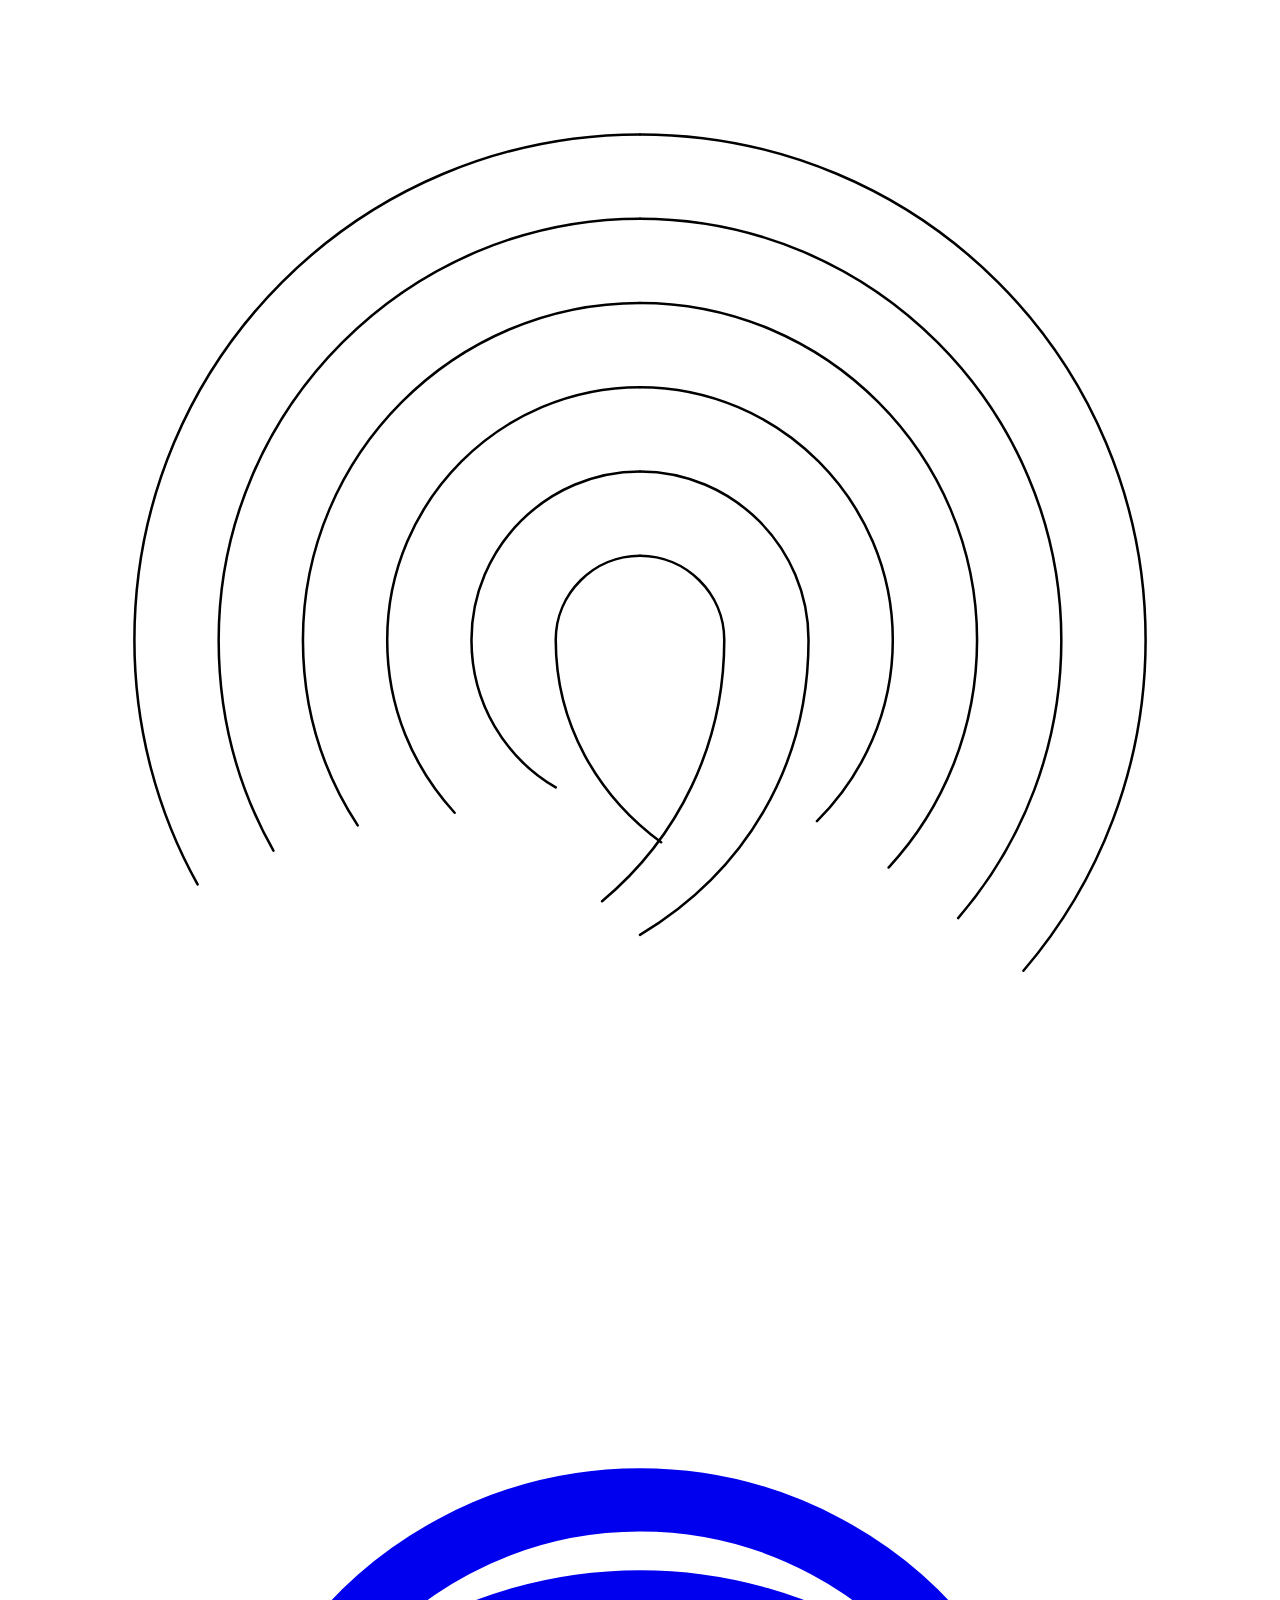
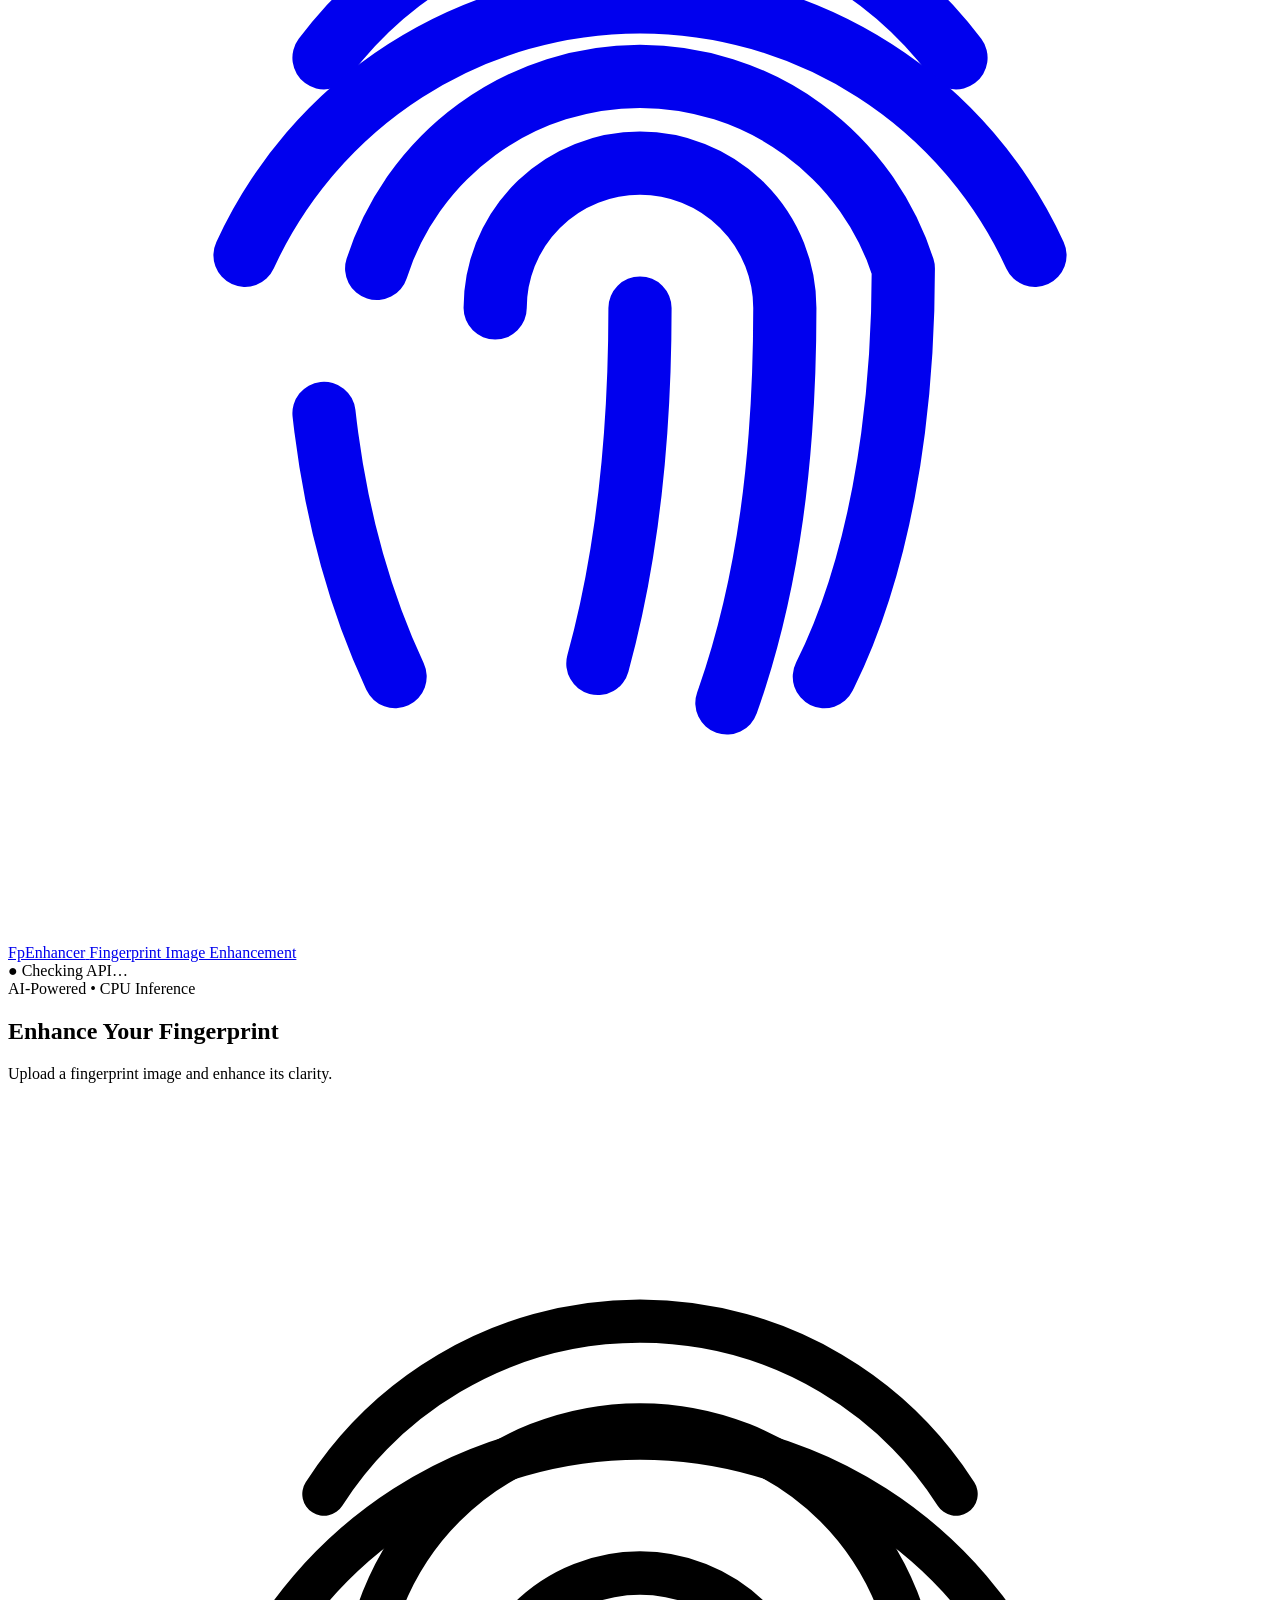
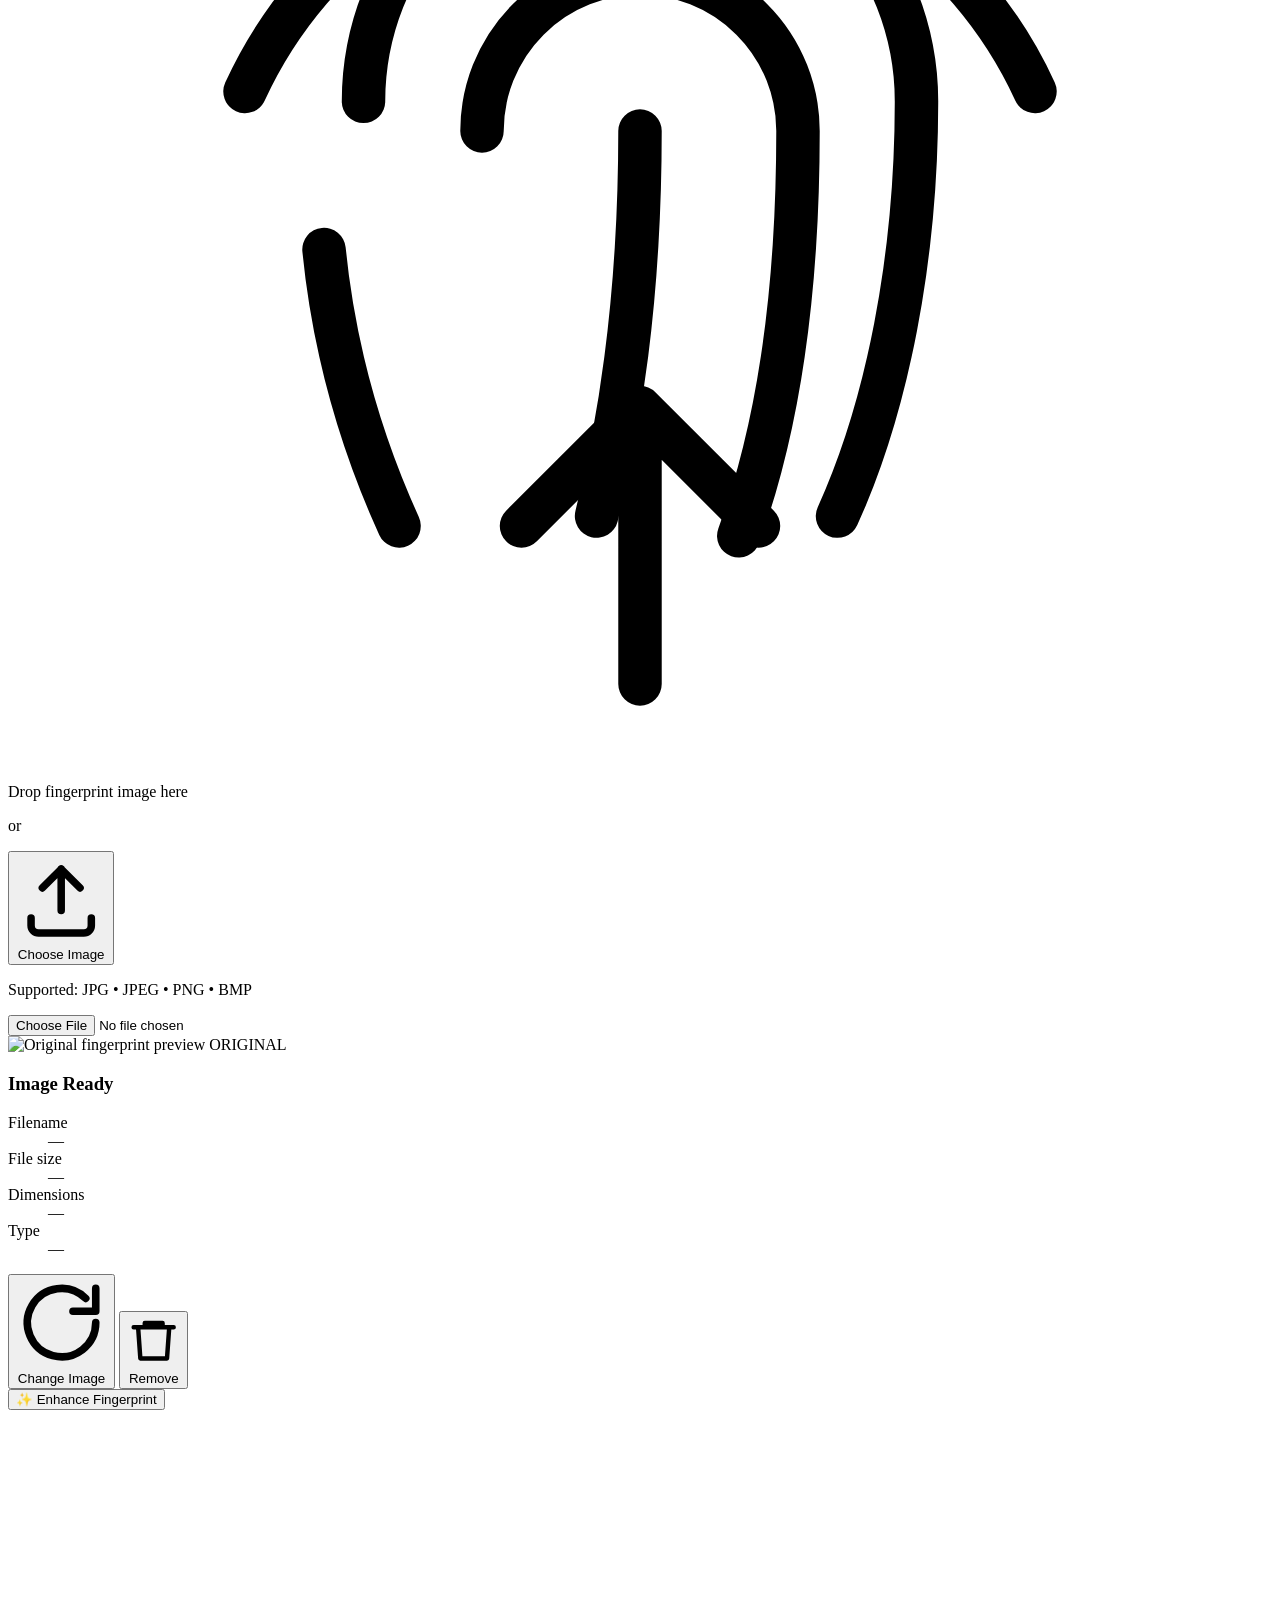
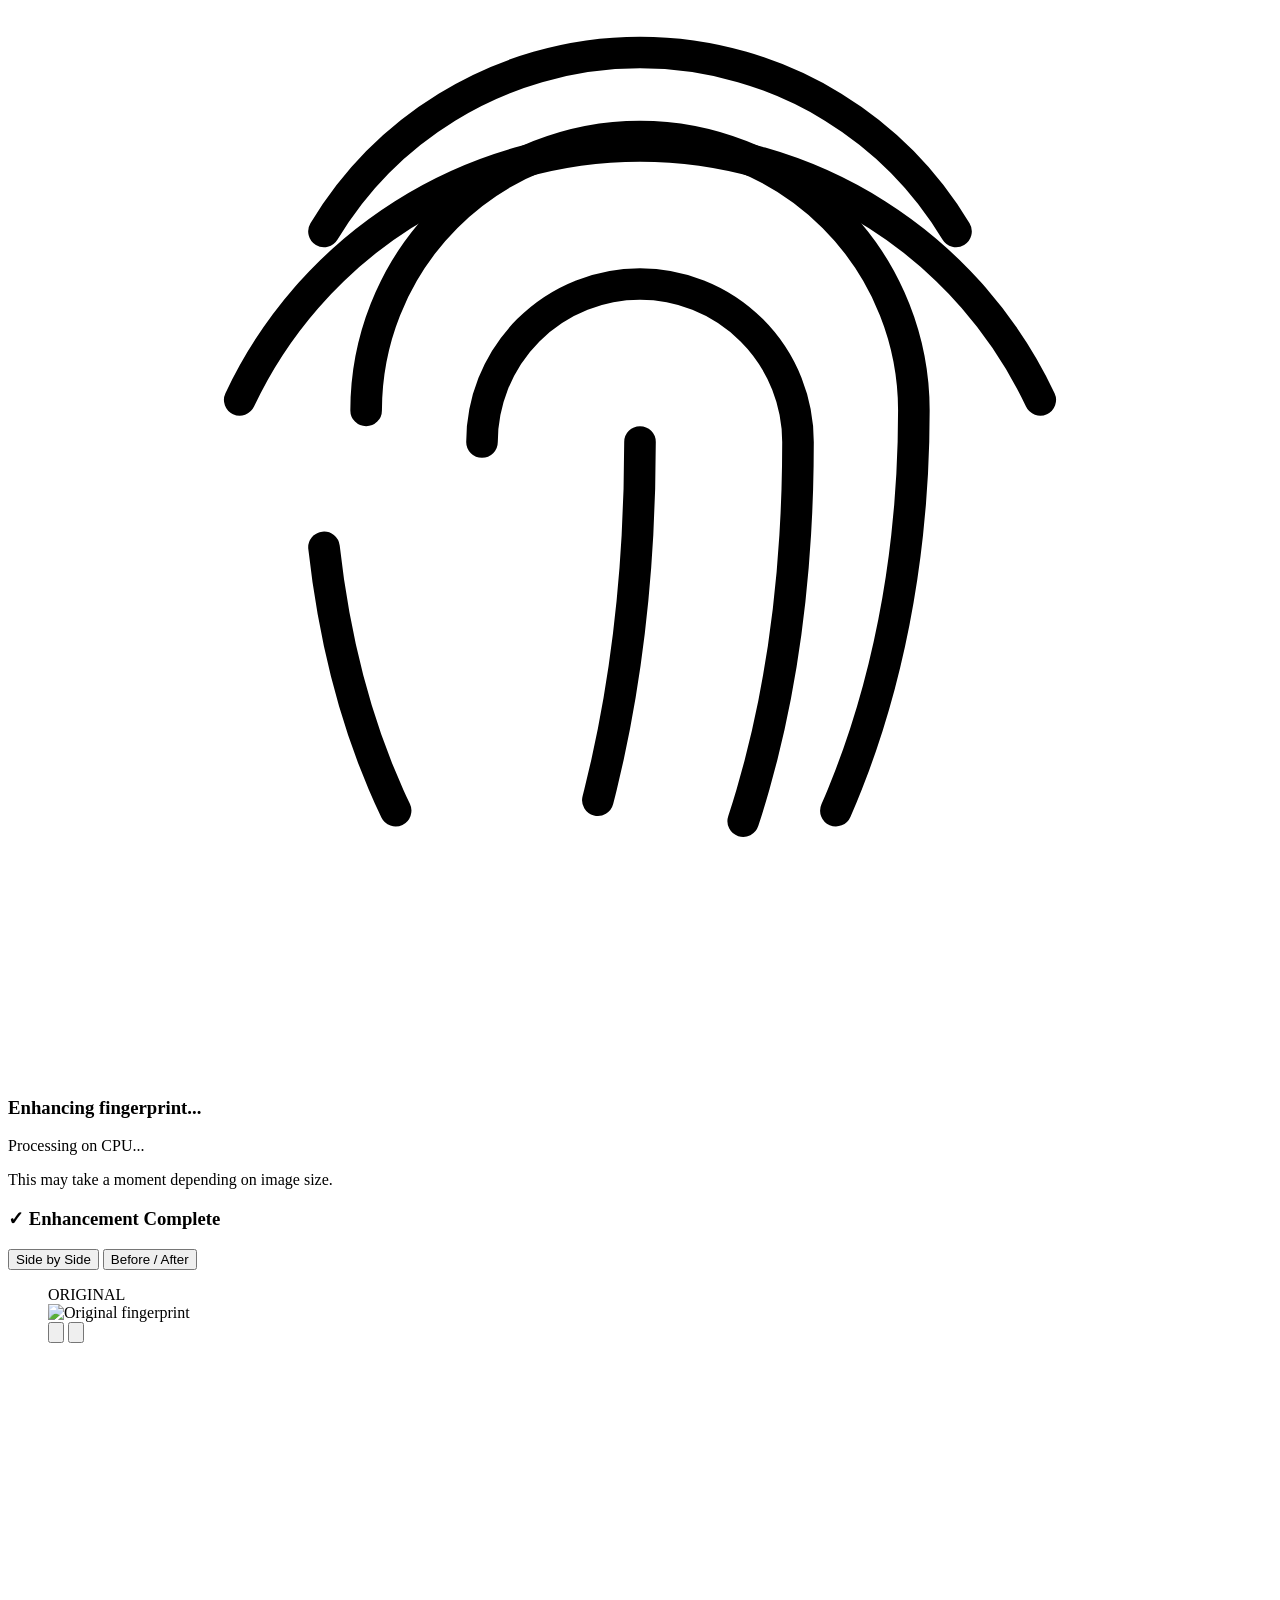
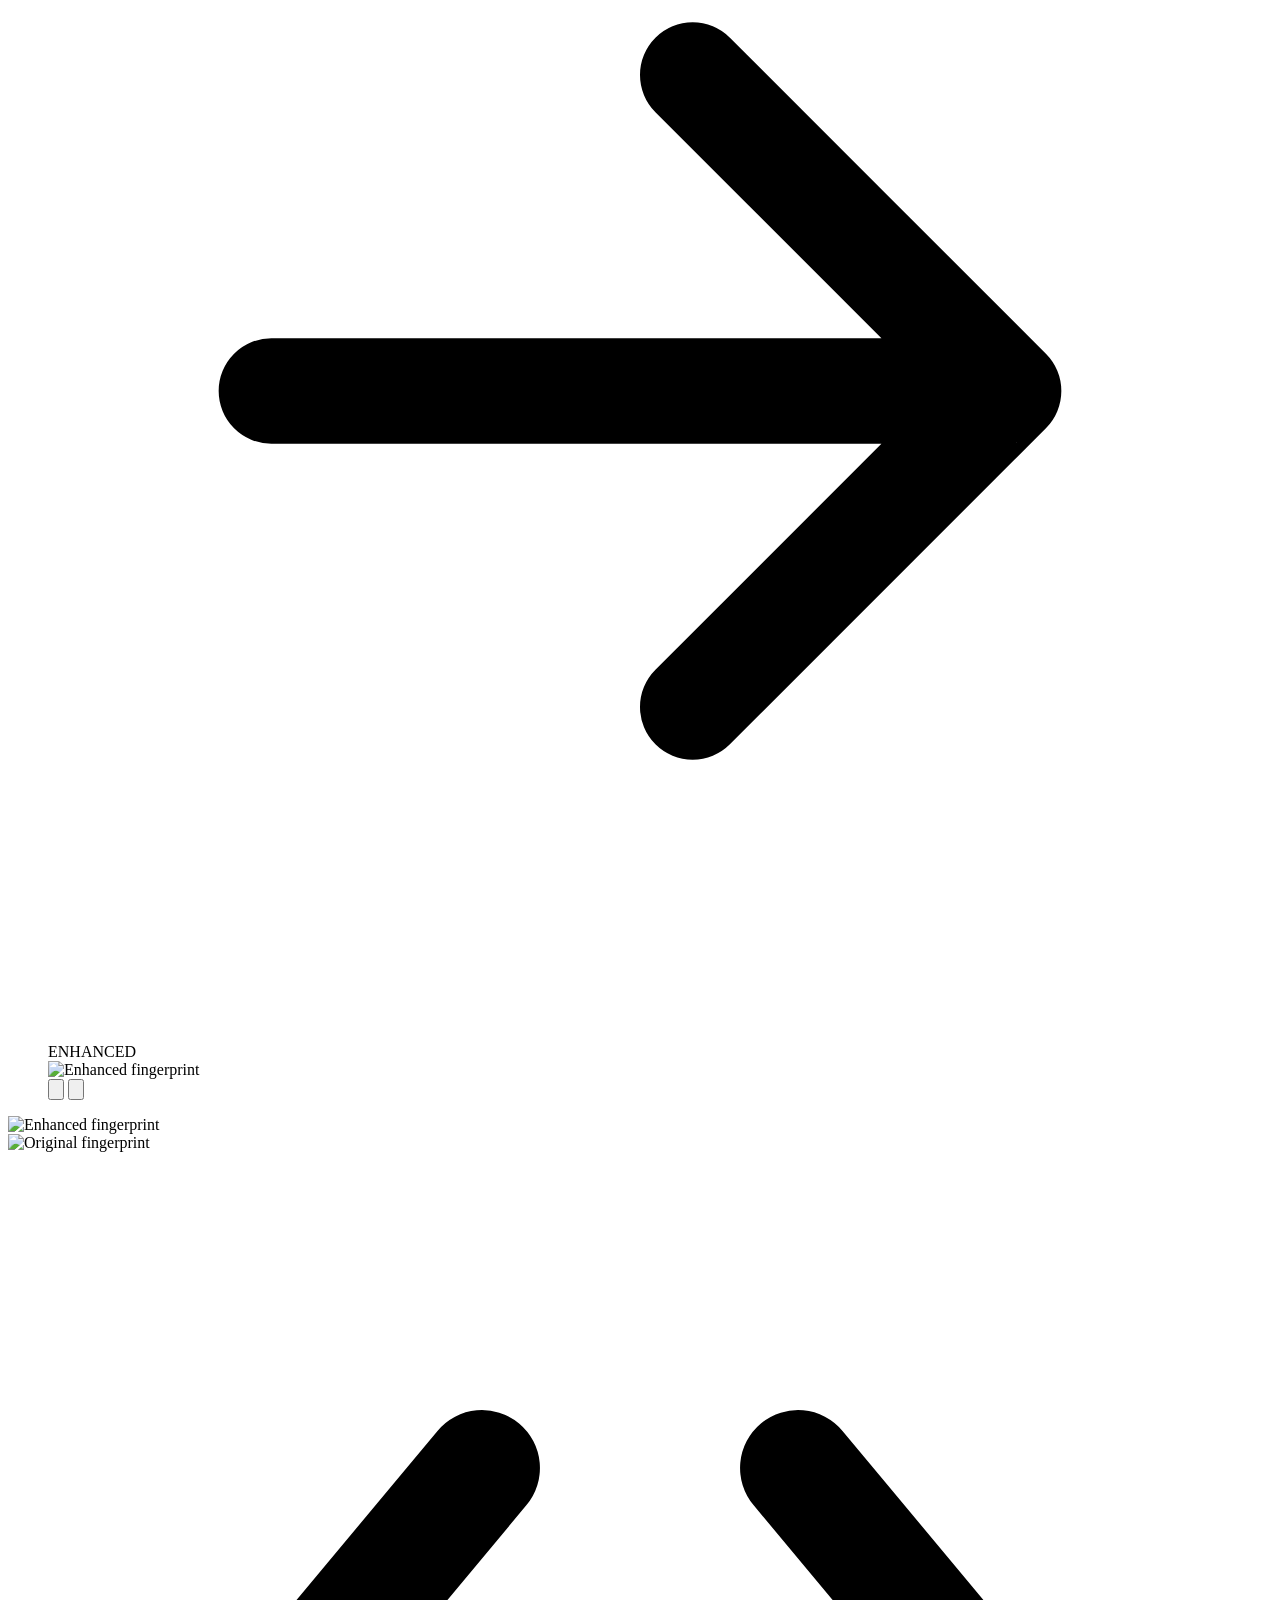
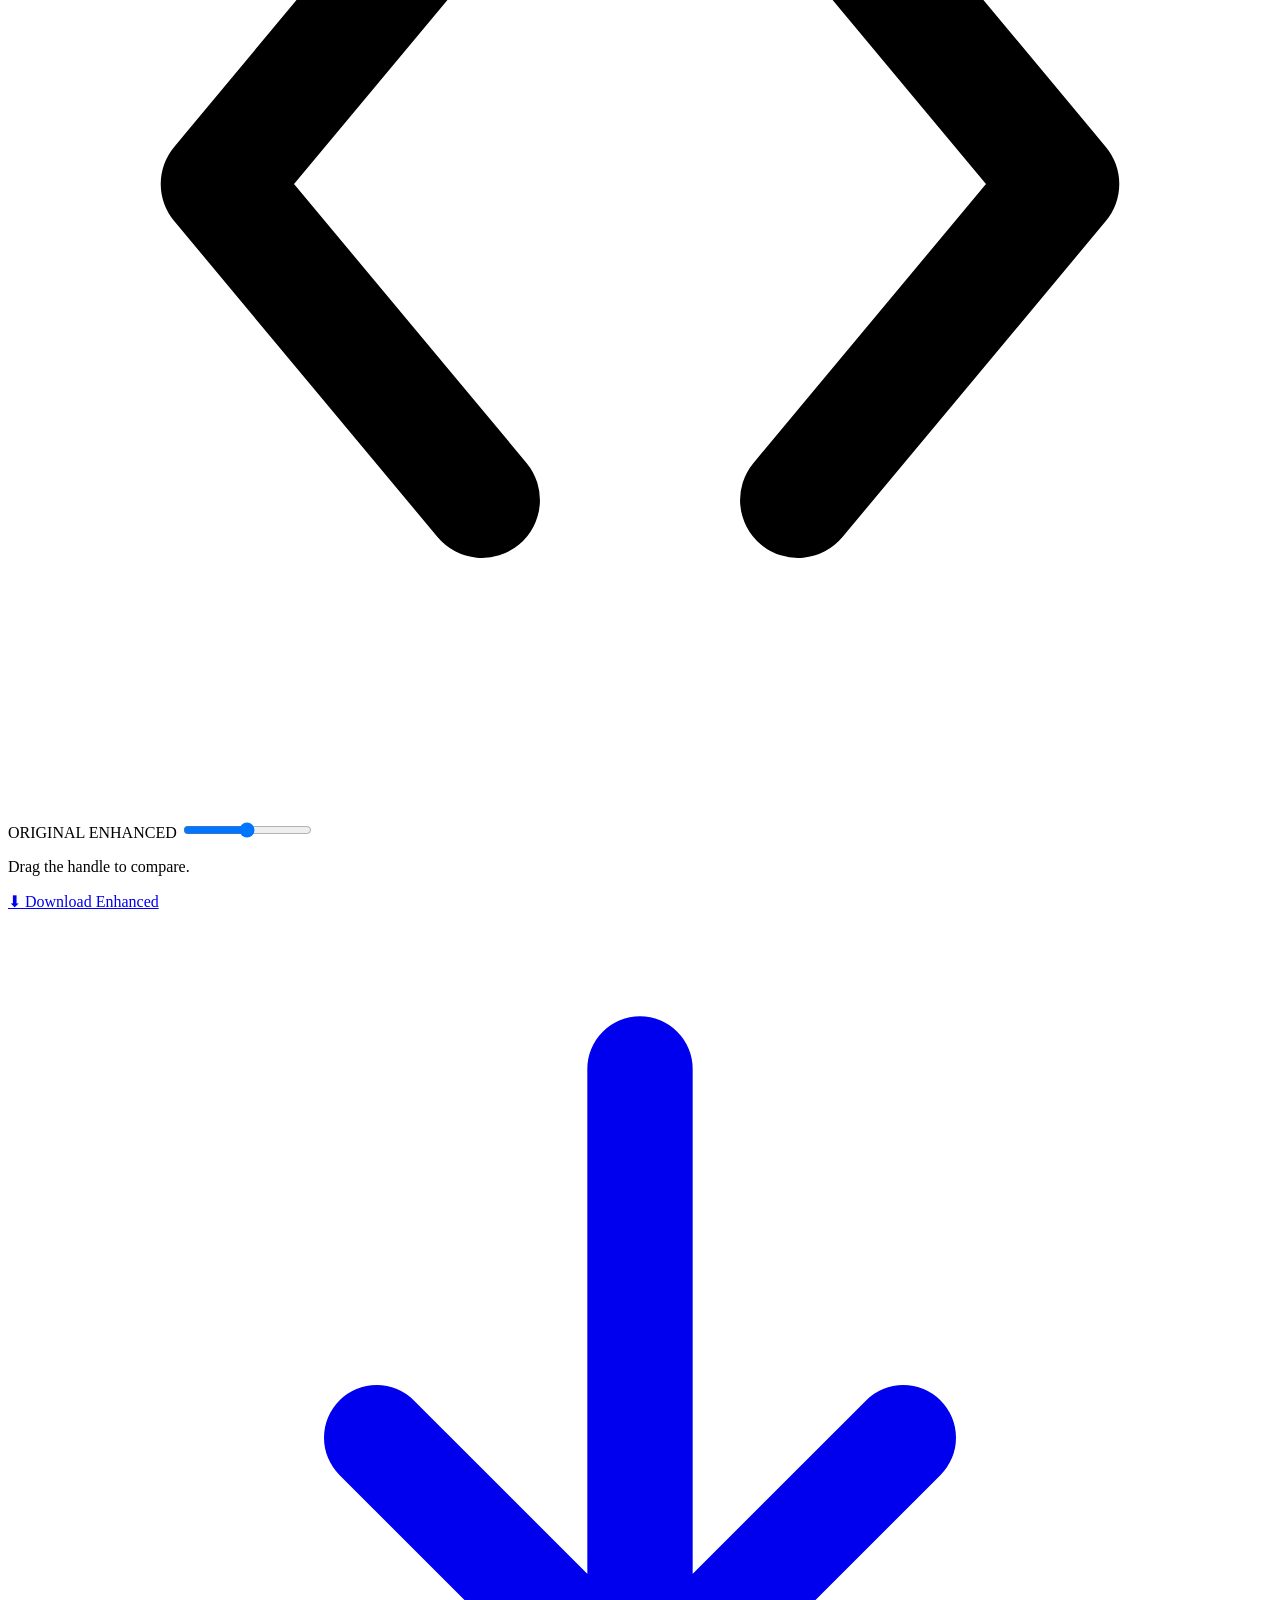
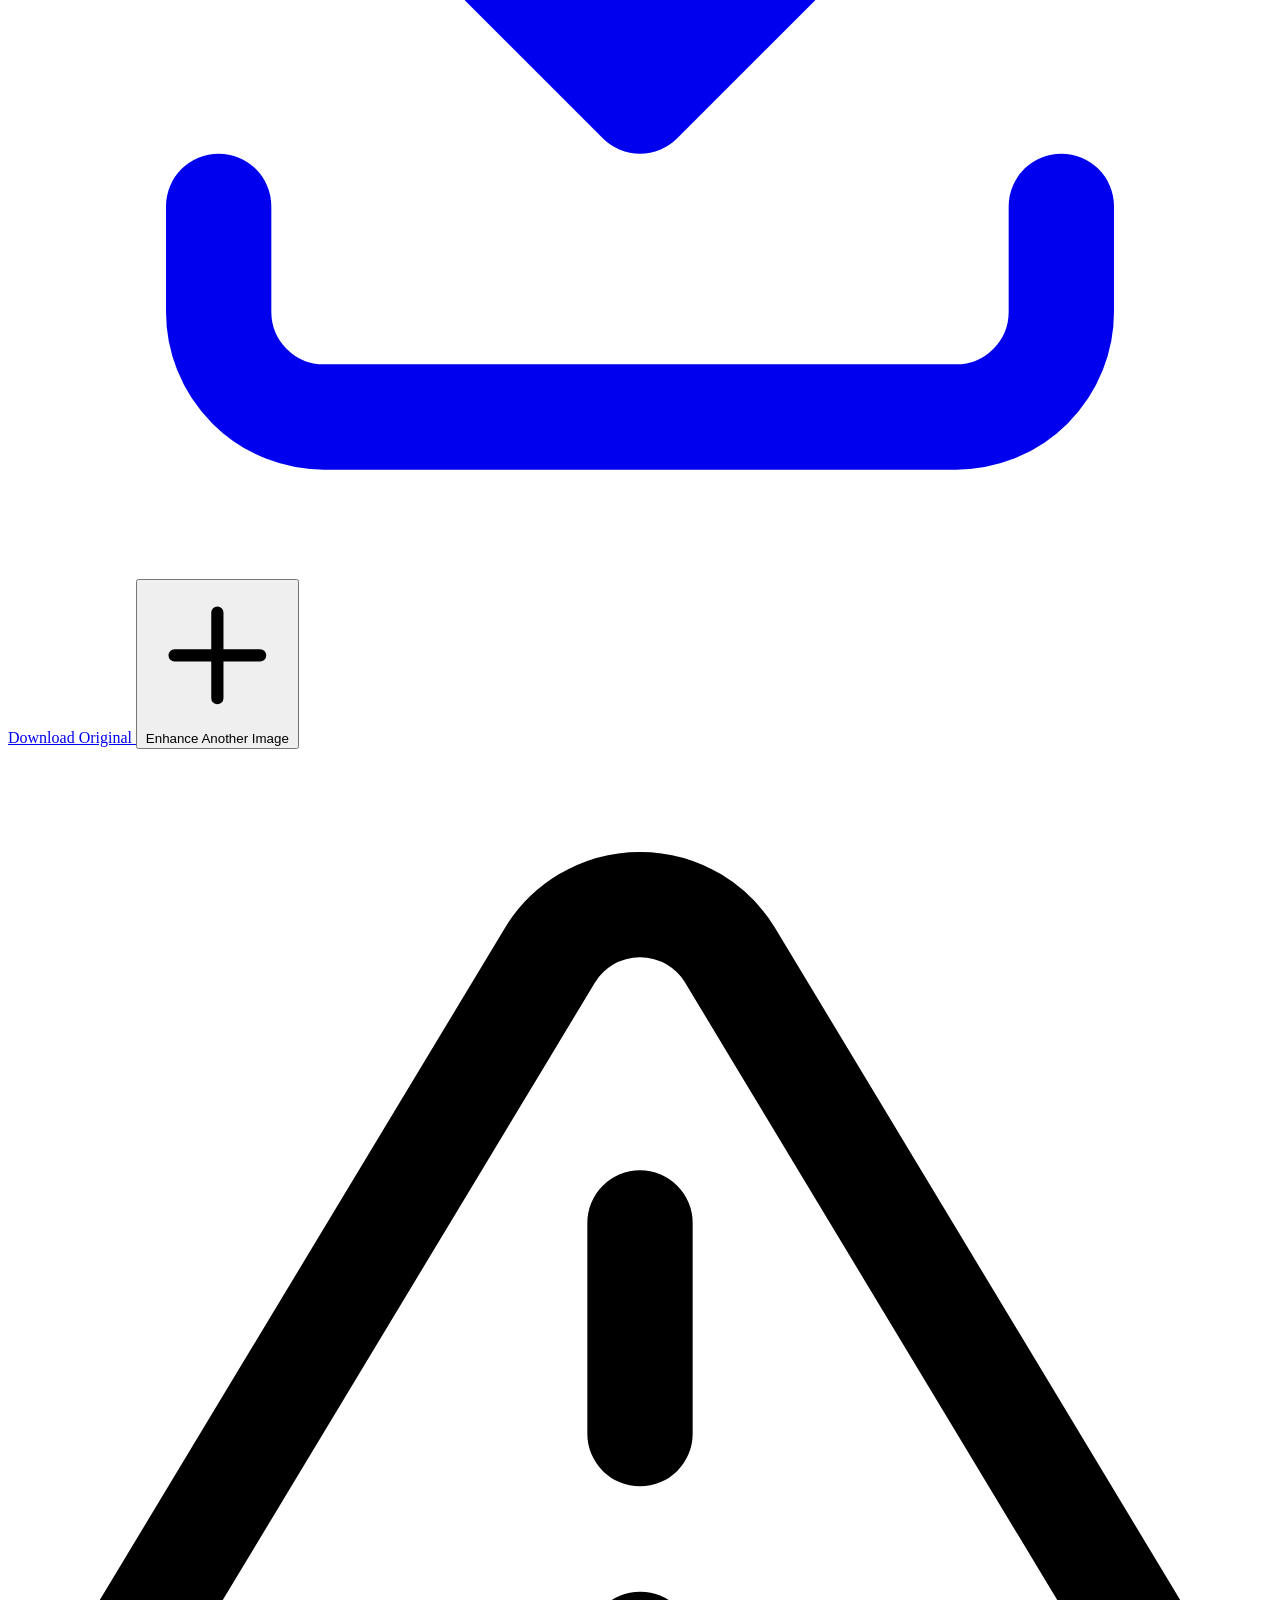
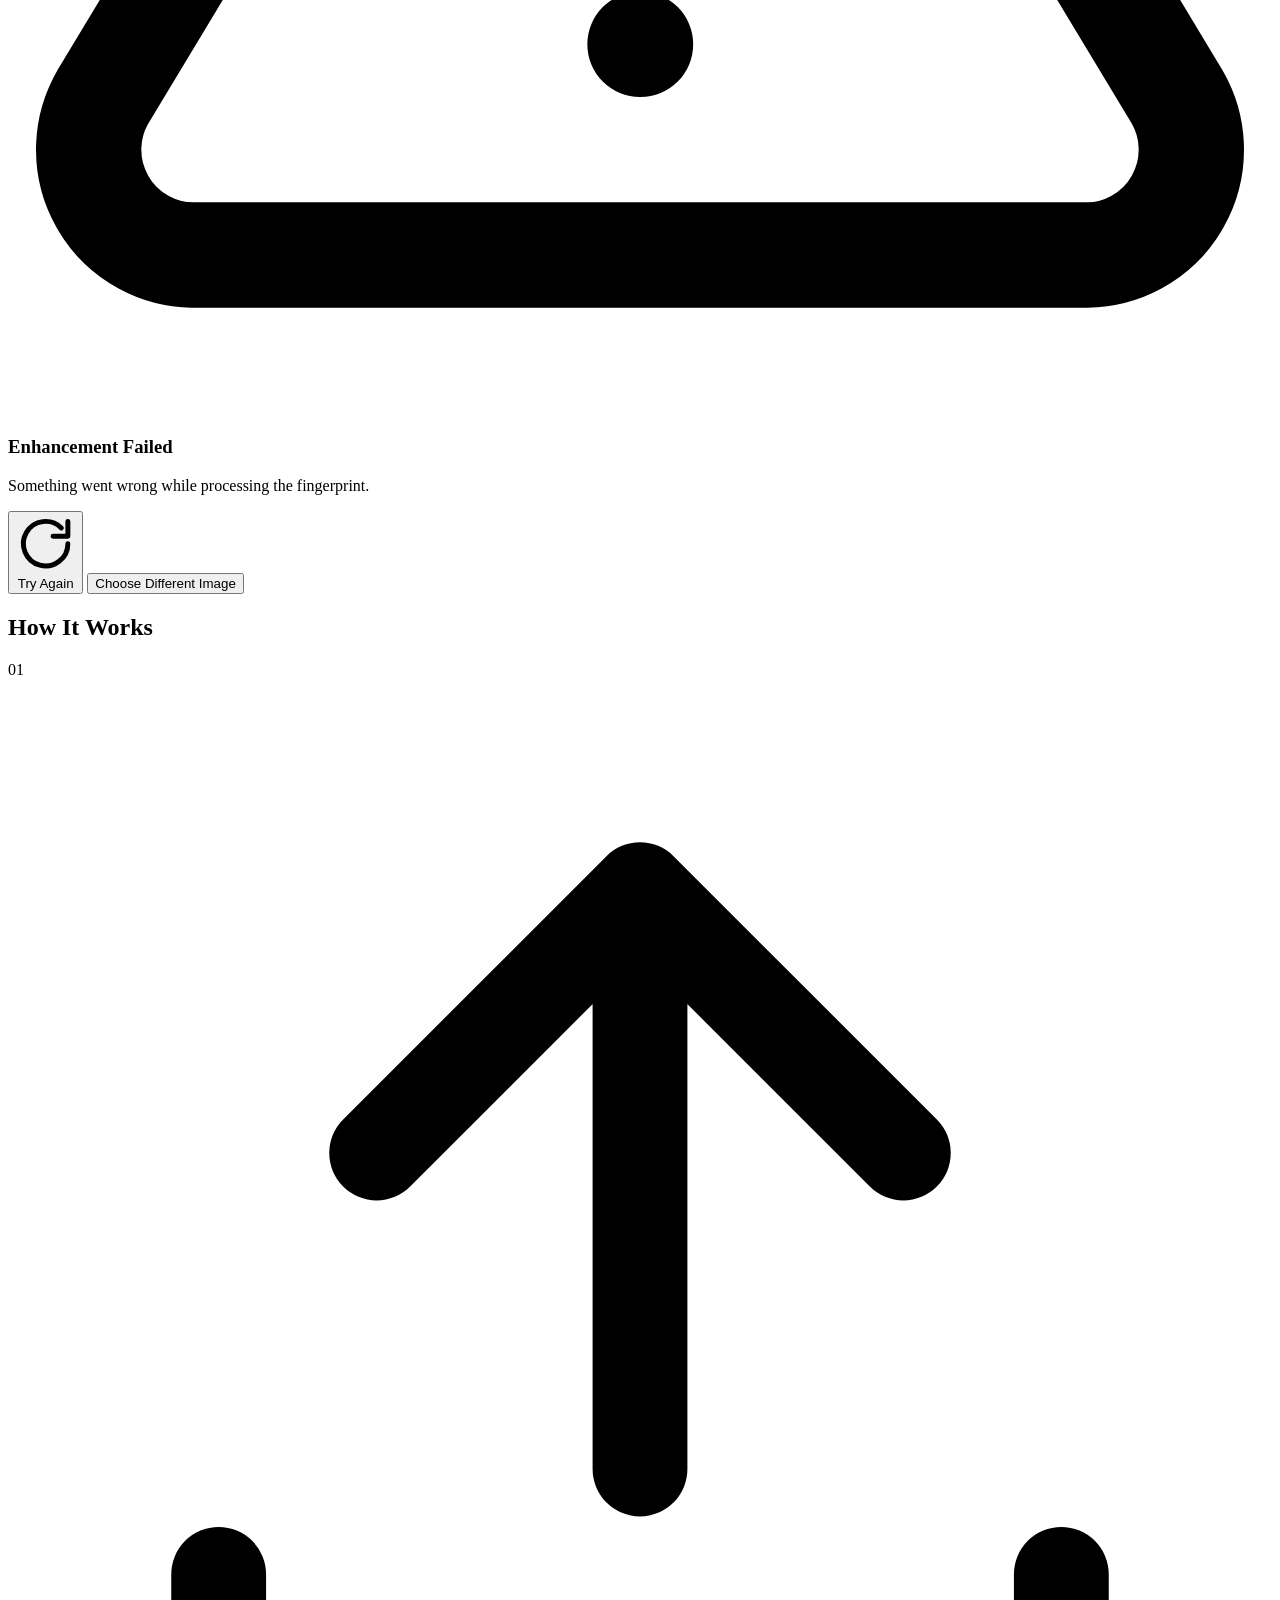
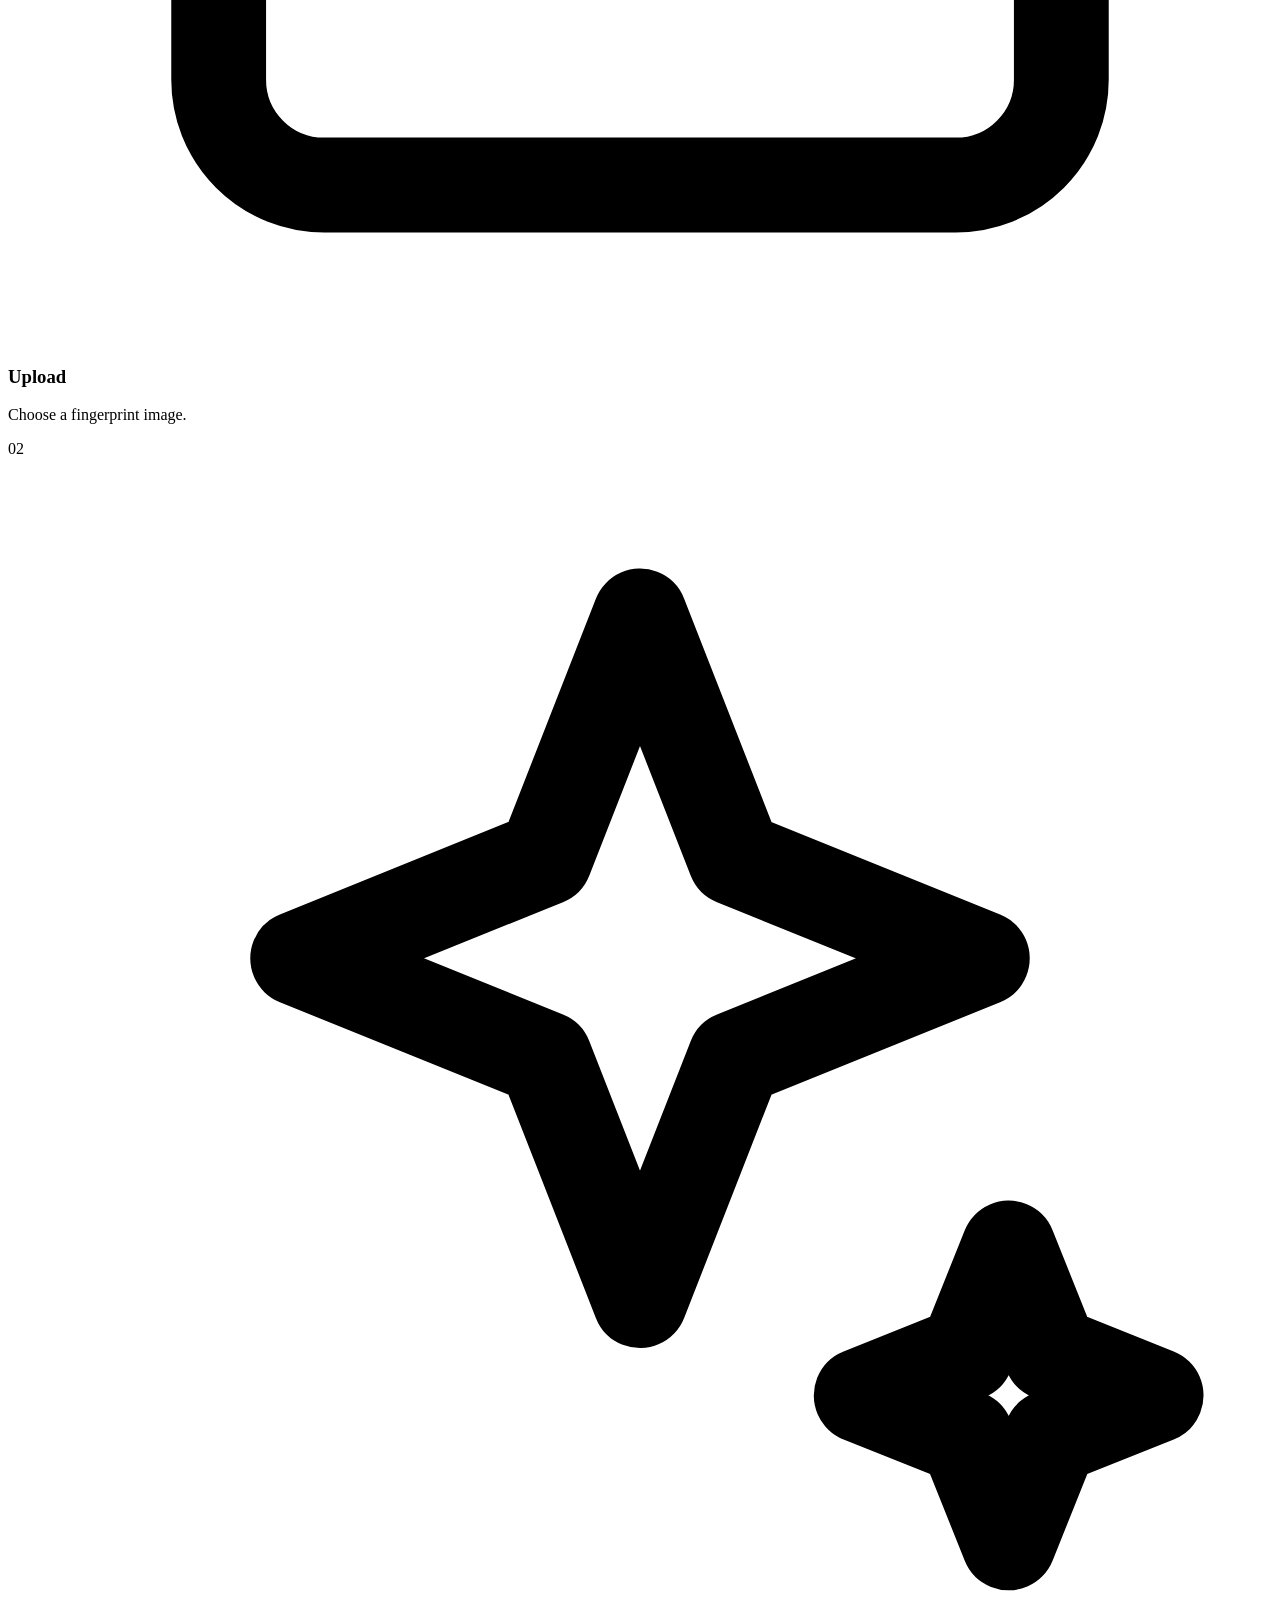
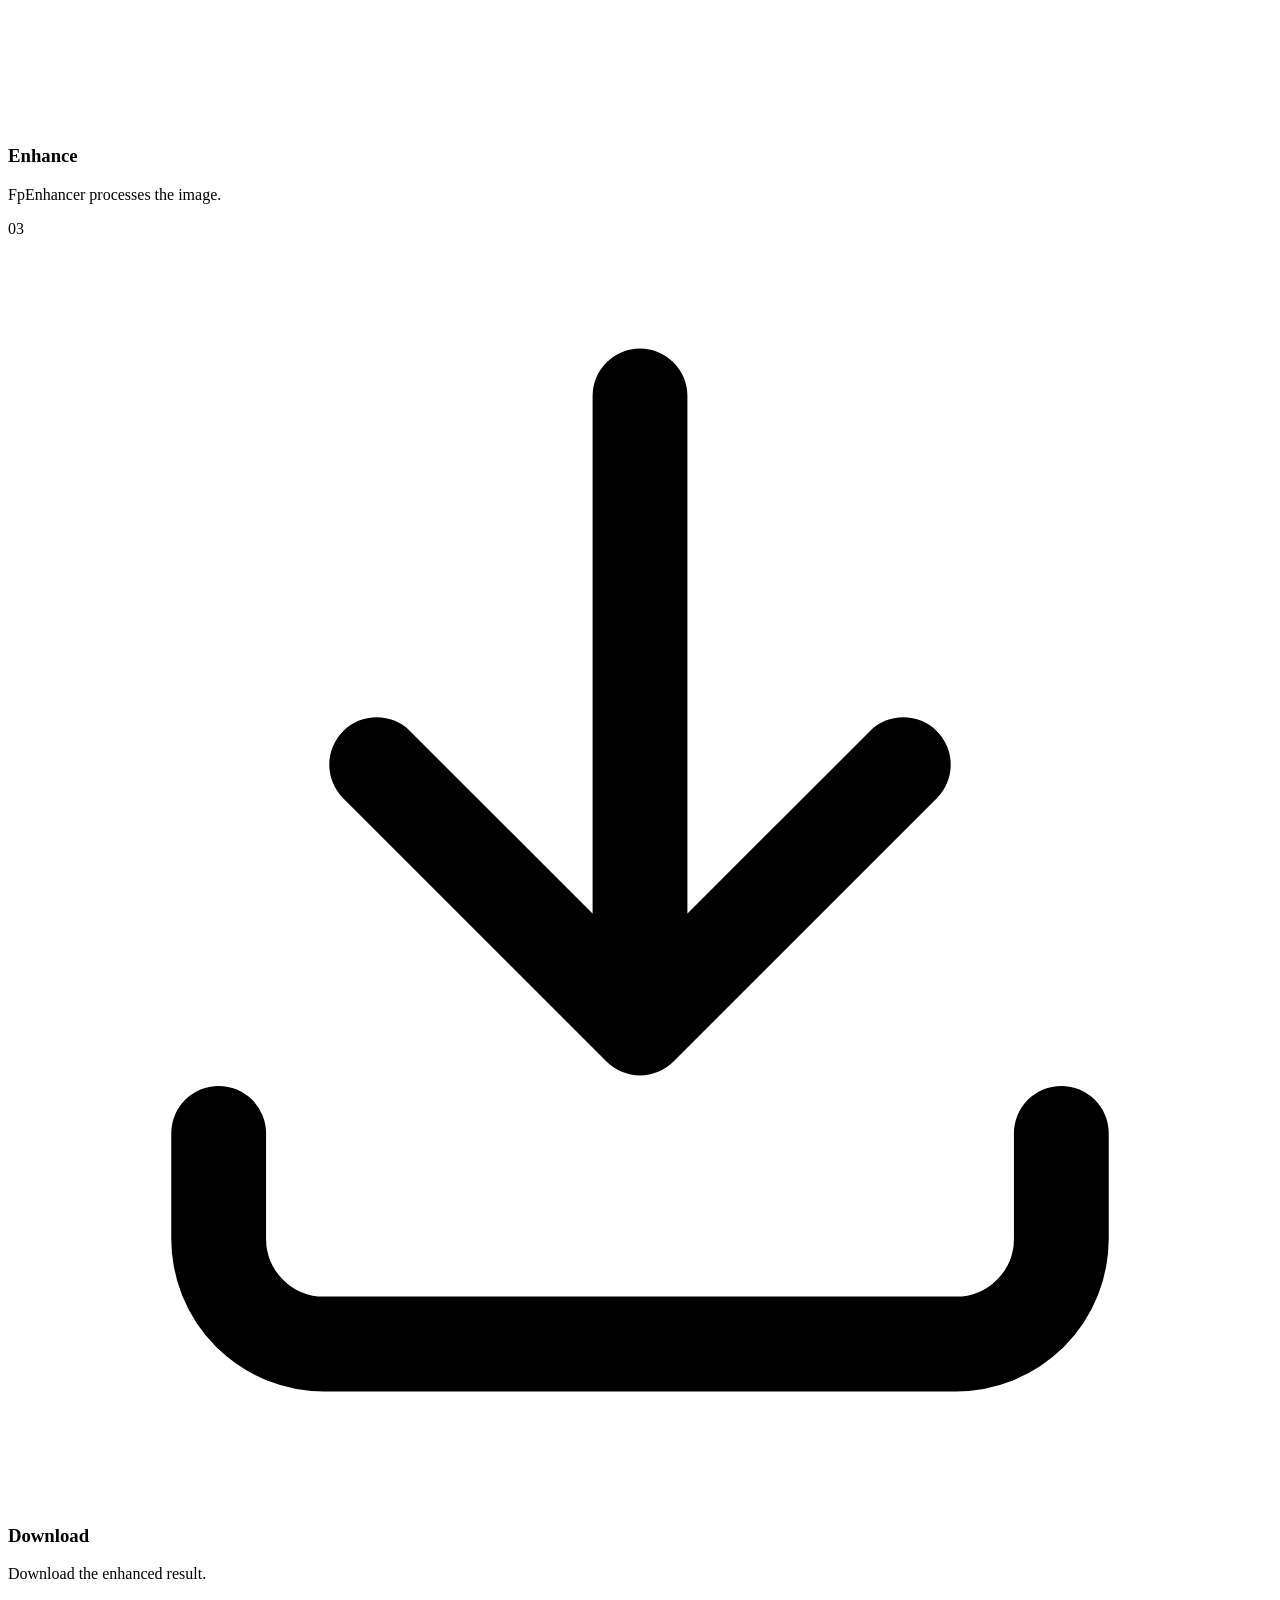
==== static/index.html @ 7eae7085 "Create index.html" ====
<!DOCTYPE html>
<html lang="en">
<head>
  <meta charset="UTF-8" />
  <meta name="viewport" content="width=device-width, initial-scale=1.0, viewport-fit=cover" />
  <meta name="theme-color" content="#070b14" />
  <meta name="description" content="FpEnhancer — AI fingerprint image enhancement. Upload a fingerprint image and enhance its clarity." />
  <title>FpEnhancer • Fingerprint Image Enhancement</title>
  <link rel="icon" href="/static/favicon.svg" type="image/svg+xml" />
  <link rel="preconnect" href="https://fonts.googleapis.com" />
  <link rel="preconnect" href="https://fonts.gstatic.com" crossorigin />
  <link href="https://fonts.googleapis.com/css2?family=Inter:wght@400;500;600;700;800&display=swap" rel="stylesheet" />
  <link rel="stylesheet" href="/static/style.css" />
</head>
<body>
  <!-- Ambient background -->
  <div class="bg" aria-hidden="true">
    <div class="bg-glow bg-glow--1"></div>
    <div class="bg-glow bg-glow--2"></div>
    <div class="bg-grid"></div>
    <svg class="bg-print" viewBox="0 0 600 600" fill="none" stroke="currentColor" stroke-width="1.2" stroke-linecap="round">
      <path d="M300 60c-133 0-240 107-240 240 0 42 11 82 30 116" />
      <path d="M300 100c-110 0-200 90-200 200 0 36 9 70 26 100" />
      <path d="M300 140c-88 0-160 72-160 160 0 32 9 62 26 88" />
      <path d="M300 180c-66 0-120 54-120 120 0 32 12 60 32 82" />
      <path d="M300 220c-44 0-80 36-80 80 0 30 16 56 40 70" />
      <path d="M300 260c-22 0-40 18-40 40 0 40 20 74 50 96" />
      <path d="M300 60c133 0 240 107 240 240 0 60-22 115-58 157" />
      <path d="M300 100c110 0 200 90 200 200 0 50-18 96-49 132" />
      <path d="M300 140c88 0 160 72 160 160 0 42-16 80-42 108" />
      <path d="M300 180c66 0 120 54 120 120 0 34-14 64-36 86" />
      <path d="M300 220c44 0 80 36 80 80 0 60-30 110-80 140" />
      <path d="M300 260c22 0 40 18 40 40 0 50-22 94-58 124" />
    </svg>
  </div>

  <!-- Header -->
  <header class="header">
    <div class="container header__inner">
      <a class="brand" href="/" aria-label="FpEnhancer home">
        <span class="brand__icon">
          <svg viewBox="0 0 48 48" fill="none" stroke="currentColor" stroke-width="2.4" stroke-linecap="round" stroke-linejoin="round" aria-hidden="true">
            <path d="M12 14.5A15 15 0 0 1 36 14.5" />
            <path d="M9 22a16.5 16.5 0 0 1 30 0" />
            <path d="M14 22.5a10.5 10.5 0 0 1 20 0c0 6-1 11.5-3 15.5" />
            <path d="M18.5 24a5.5 5.5 0 0 1 11 0c0 5.5-.6 10.5-2.2 15" />
            <path d="M24 24c0 5-.5 9.5-1.6 13.5" />
            <path d="M12 28c.4 3.6 1.3 7 2.7 10" />
          </svg>
        </span>
        <span class="brand__text">
          <span class="brand__name">FpEnhancer</span>
          <span class="brand__sub">Fingerprint Image Enhancement</span>
        </span>
      </a>
      <div class="api-status api-status--checking" id="apiStatus" role="status" aria-live="polite">
        <span class="api-status__dot" aria-hidden="true">●</span>
        <span class="api-status__text" id="apiStatusText">Checking API…</span>
      </div>
    </div>
  </header>

  <main class="container main">
    <!-- Hero -->
    <section class="hero">
      <span class="hero__eyebrow">AI-Powered • CPU Inference</span>
      <h1 class="hero__title">Enhance Your <span class="grad-text">Fingerprint</span></h1>
      <p class="hero__desc">Upload a fingerprint image and enhance its clarity.</p>
    </section>

    <!-- Workspace card -->
    <section class="glass card workspace" id="workspace">

      <!-- STATE: upload -->
      <div class="state state--active" id="stateUpload">
        <div class="dropzone" id="dropzone" tabindex="0" role="button" aria-label="Drop fingerprint image here or choose an image">
          <div class="dropzone__ring" aria-hidden="true"></div>
          <div class="dropzone__icon" aria-hidden="true">
            <svg viewBox="0 0 64 64" fill="none" stroke="currentColor" stroke-width="2.2" stroke-linecap="round" stroke-linejoin="round">
              <path d="M16 20a19 19 0 0 1 32 0" />
              <path d="M12 30a22 22 0 0 1 40 0" />
              <path d="M18 30.5a14 14 0 0 1 28 0c0 8-1.5 15.5-4 21" />
              <path d="M24 32a8 8 0 0 1 16 0c0 7.5-.8 14.5-3 20.5" />
              <path d="M32 32c0 7-.7 13.5-2.2 19.5" />
              <path d="M16 38c.5 5 1.8 9.6 3.8 14" />
              <path class="dropzone__arrow" d="M32 60V46M26 52l6-6 6 6" />
            </svg>
          </div>
          <p class="dropzone__title">Drop fingerprint image here</p>
          <p class="dropzone__or">or</p>
          <button type="button" class="btn btn--primary btn--sm" id="chooseBtn">
            <svg viewBox="0 0 24 24" fill="none" stroke="currentColor" stroke-width="2" stroke-linecap="round" stroke-linejoin="round" aria-hidden="true"><path d="M4 17v2a2 2 0 0 0 2 2h12a2 2 0 0 0 2-2v-2"/><path d="M12 15V4M7 9l5-5 5 5"/></svg>
            Choose Image
          </button>
          <p class="dropzone__formats">Supported: <span>JPG</span> • <span>JPEG</span> • <span>PNG</span> • <span>BMP</span></p>
          <input type="file" id="fileInput" class="visually-hidden" accept="image/jpeg,image/png,image/bmp,.jpg,.jpeg,.png,.bmp" />
        </div>
        <p class="inline-error" id="uploadError" role="alert" hidden></p>
      </div>

      <!-- STATE: preview -->
      <div class="state" id="statePreview">
        <div class="preview">
          <div class="preview__image-wrap">
            <img id="previewImg" class="preview__img" alt="Original fingerprint preview" />
            <span class="badge badge--outline preview__badge">ORIGINAL</span>
          </div>
          <div class="preview__meta">
            <h3 class="preview__heading">Image Ready</h3>
            <dl class="meta-list">
              <div class="meta-list__row"><dt>Filename</dt><dd id="metaName">—</dd></div>
              <div class="meta-list__row"><dt>File size</dt><dd id="metaSize">—</dd></div>
              <div class="meta-list__row"><dt>Dimensions</dt><dd id="metaDims">—</dd></div>
              <div class="meta-list__row"><dt>Type</dt><dd id="metaType">—</dd></div>
            </dl>
            <div class="preview__actions">
              <button type="button" class="btn btn--ghost btn--sm" id="changeBtn">
                <svg viewBox="0 0 24 24" fill="none" stroke="currentColor" stroke-width="2" stroke-linecap="round" stroke-linejoin="round" aria-hidden="true"><path d="M21 12a9 9 0 1 1-2.64-6.36"/><path d="M21 3v6h-6"/></svg>
                Change Image
              </button>
              <button type="button" class="btn btn--danger-ghost btn--sm" id="removeBtn">
                <svg viewBox="0 0 24 24" fill="none" stroke="currentColor" stroke-width="2" stroke-linecap="round" stroke-linejoin="round" aria-hidden="true"><path d="M3 6h18M8 6V4h8v2M19 6l-1 14H6L5 6"/></svg>
                Remove
              </button>
            </div>
            <button type="button" class="btn btn--primary btn--lg btn--glow" id="enhanceBtn">
              <span class="btn__sparkle" aria-hidden="true">✨</span> Enhance Fingerprint
            </button>
            <p class="inline-error" id="previewError" role="alert" hidden></p>
          </div>
        </div>
      </div>

      <!-- STATE: processing -->
      <div class="state" id="stateProcessing" aria-live="polite">
        <div class="processing">
          <div class="fp-loader" aria-hidden="true">
            <svg viewBox="0 0 120 120" fill="none" stroke="currentColor" stroke-width="3" stroke-linecap="round" stroke-linejoin="round">
              <path class="fp-loader__line" d="M30 40a35 35 0 0 1 60 0" />
              <path class="fp-loader__line" d="M22 56a42 42 0 0 1 76 0" />
              <path class="fp-loader__line" d="M34 57a26 26 0 0 1 52 0c0 14-2.6 27-7.4 38" />
              <path class="fp-loader__line" d="M45 60a15 15 0 0 1 30 0c0 13-1.6 25-5.2 36" />
              <path class="fp-loader__line" d="M60 60c0 12-1.3 23.5-4 34" />
              <path class="fp-loader__line" d="M30 70c1 9 3.2 17.5 6.8 25" />
            </svg>
            <div class="fp-loader__scan"></div>
            <div class="fp-loader__halo"></div>
          </div>
          <h3 class="processing__title">Enhancing fingerprint<span class="dots"><span>.</span><span>.</span><span>.</span></span></h3>
          <p class="processing__sub">Processing on CPU...</p>
          <p class="processing__hint">This may take a moment depending on image size.</p>
        </div>
      </div>

      <!-- STATE: result -->
      <div class="state" id="stateResult">
        <div class="result">
          <div class="result__header">
            <h3 class="result__title"><span class="check" aria-hidden="true">✓</span> Enhancement Complete</h3>
            <div class="seg" role="tablist" aria-label="Result view">
              <button type="button" class="seg__btn seg__btn--active" data-view="side" role="tab" aria-selected="true">Side by Side</button>
              <button type="button" class="seg__btn" data-view="compare" role="tab" aria-selected="false">Before / After</button>
            </div>
          </div>

          <!-- Side-by-side view -->
          <div class="result__view result__view--active" id="viewSide">
            <figure class="img-card">
              <figcaption class="img-card__label">ORIGINAL</figcaption>
              <div class="img-card__frame">
                <img id="resultOriginal" alt="Original fingerprint" />
                <div class="img-card__tools">
                  <button type="button" class="tool-btn" data-zoom="original" title="Zoom" aria-label="Zoom original">
                    <svg viewBox="0 0 24 24" fill="none" stroke="currentColor" stroke-width="2" stroke-linecap="round" stroke-linejoin="round"><circle cx="11" cy="11" r="7"/><path d="M21 21l-4.3-4.3M11 8v6M8 11h6"/></svg>
                  </button>
                  <button type="button" class="tool-btn" data-full="original" title="Fullscreen" aria-label="Fullscreen original">
                    <svg viewBox="0 0 24 24" fill="none" stroke="currentColor" stroke-width="2" stroke-linecap="round" stroke-linejoin="round"><path d="M8 3H5a2 2 0 0 0-2 2v3M16 3h3a2 2 0 0 1 2 2v3M8 21H5a2 2 0 0 1-2-2v-3M16 21h3a2 2 0 0 0 2-2v-3"/></svg>
                  </button>
                </div>
              </div>
            </figure>
            <div class="result__arrow" aria-hidden="true">
              <svg viewBox="0 0 24 24" fill="none" stroke="currentColor" stroke-width="2" stroke-linecap="round" stroke-linejoin="round"><path d="M5 12h14M13 6l6 6-6 6"/></svg>
            </div>
            <figure class="img-card img-card--enhanced">
              <figcaption class="img-card__label img-card__label--accent">ENHANCED</figcaption>
              <div class="img-card__frame">
                <img id="resultEnhanced" alt="Enhanced fingerprint" />
                <div class="img-card__tools">
                  <button type="button" class="tool-btn" data-zoom="enhanced" title="Zoom" aria-label="Zoom enhanced">
                    <svg viewBox="0 0 24 24" fill="none" stroke="currentColor" stroke-width="2" stroke-linecap="round" stroke-linejoin="round"><circle cx="11" cy="11" r="7"/><path d="M21 21l-4.3-4.3M11 8v6M8 11h6"/></svg>
                  </button>
                  <button type="button" class="tool-btn" data-full="enhanced" title="Fullscreen" aria-label="Fullscreen enhanced">
                    <svg viewBox="0 0 24 24" fill="none" stroke="currentColor" stroke-width="2" stroke-linecap="round" stroke-linejoin="round"><path d="M8 3H5a2 2 0 0 0-2 2v3M16 3h3a2 2 0 0 1 2 2v3M8 21H5a2 2 0 0 1-2-2v-3M16 21h3a2 2 0 0 0 2-2v-3"/></svg>
                  </button>
                </div>
              </div>
            </figure>
          </div>

          <!-- Before/After slider view -->
          <div class="result__view" id="viewCompare">
            <div class="compare" id="compare">
              <img class="compare__img compare__img--after" id="compareAfter" alt="Enhanced fingerprint" draggable="false" />
              <div class="compare__before-wrap" id="compareBeforeWrap">
                <img class="compare__img compare__img--before" id="compareBefore" alt="Original fingerprint" draggable="false" />
              </div>
              <div class="compare__handle" id="compareHandle">
                <div class="compare__knob" aria-hidden="true">
                  <svg viewBox="0 0 24 24" fill="none" stroke="currentColor" stroke-width="2.2" stroke-linecap="round" stroke-linejoin="round"><path d="M9 6l-5 6 5 6M15 6l5 6-5 6"/></svg>
                </div>
              </div>
              <span class="compare__tag compare__tag--left">ORIGINAL</span>
              <span class="compare__tag compare__tag--right">ENHANCED</span>
              <input type="range" class="compare__range" id="compareRange" min="0" max="100" value="50" aria-label="Before/After slider" />
            </div>
            <p class="compare__hint">Drag the handle to compare.</p>
          </div>

          <div class="result__meta" id="resultMeta"></div>

          <div class="result__actions">
            <a class="btn btn--primary btn--lg btn--glow" id="downloadEnhanced" download="enhanced_fingerprint.png" href="#">⬇ Download Enhanced</a>
            <a class="btn btn--ghost" id="downloadOriginal" download href="#">
              <svg viewBox="0 0 24 24" fill="none" stroke="currentColor" stroke-width="2" stroke-linecap="round" stroke-linejoin="round" aria-hidden="true"><path d="M12 3v12M7 10l5 5 5-5M4 17v2a2 2 0 0 0 2 2h12a2 2 0 0 0 2-2v-2"/></svg>
              Download Original
            </a>
            <button type="button" class="btn btn--ghost" id="anotherBtn">
              <svg viewBox="0 0 24 24" fill="none" stroke="currentColor" stroke-width="2" stroke-linecap="round" stroke-linejoin="round" aria-hidden="true"><path d="M12 5v14M5 12h14"/></svg>
              Enhance Another Image
            </button>
          </div>
        </div>
      </div>

      <!-- STATE: error -->
      <div class="state" id="stateError" role="alert">
        <div class="error">
          <div class="error__icon" aria-hidden="true">
            <svg viewBox="0 0 24 24" fill="none" stroke="currentColor" stroke-width="2" stroke-linecap="round" stroke-linejoin="round"><path d="M10.3 3.9 1.8 18a2 2 0 0 0 1.7 3h17a2 2 0 0 0 1.7-3L13.7 3.9a2 2 0 0 0-3.4 0z"/><path d="M12 9v4M12 17h.01"/></svg>
          </div>
          <h3 class="error__title">Enhancement Failed</h3>
          <p class="error__desc">Something went wrong while processing the fingerprint.</p>
          <p class="error__detail" id="errorDetail"></p>
          <div class="error__actions">
            <button type="button" class="btn btn--primary" id="retryBtn">
              <svg viewBox="0 0 24 24" fill="none" stroke="currentColor" stroke-width="2" stroke-linecap="round" stroke-linejoin="round" aria-hidden="true"><path d="M21 12a9 9 0 1 1-2.64-6.36"/><path d="M21 3v6h-6"/></svg>
              Try Again
            </button>
            <button type="button" class="btn btn--ghost" id="errorNewBtn">Choose Different Image</button>
          </div>
        </div>
      </div>
    </section>

    <!-- How it works -->
    <section class="section">
      <h2 class="section__title">How It Works</h2>
      <div class="steps">
        <article class="glass step">
          <span class="step__num">01</span>
          <div class="step__icon" aria-hidden="true">
            <svg viewBox="0 0 24 24" fill="none" stroke="currentColor" stroke-width="1.8" stroke-linecap="round" stroke-linejoin="round"><path d="M4 17v2a2 2 0 0 0 2 2h12a2 2 0 0 0 2-2v-2"/><path d="M12 15V4M7 9l5-5 5 5"/></svg>
          </div>
          <h3 class="step__title">Upload</h3>
          <p class="step__desc">Choose a fingerprint image.</p>
        </article>
        <article class="glass step">
          <span class="step__num">02</span>
          <div class="step__icon" aria-hidden="true">
            <svg viewBox="0 0 24 24" fill="none" stroke="currentColor" stroke-width="1.8" stroke-linecap="round" stroke-linejoin="round"><path d="M12 3l1.8 4.6L18.5 9.5l-4.7 1.9L12 16l-1.8-4.6L5.5 9.5l4.7-1.9z"/><path d="M19 15l.8 2 2 .8-2 .8-.8 2-.8-2-2-.8 2-.8z"/></svg>
          </div>
          <h3 class="step__title">Enhance</h3>
          <p class="step__desc">FpEnhancer processes the image.</p>
        </article>
        <article class="glass step">
          <span class="step__num">03</span>
          <div class="step__icon" aria-hidden="true">
            <svg viewBox="0 0 24 24" fill="none" stroke="currentColor" stroke-width="1.8" stroke-linecap="round" stroke-linejoin="round"><path d="M12 3v12M7 10l5 5 5-5M4 17v2a2 2 0 0 0 2 2h12a2 2 0 0 0 2-2v-2"/></svg>
          </div>
          <h3 class="step__title">Download</h3>
          <p class="step__desc">Download the enhanced result.</p>
        </article>
      </div>
    </section>

    <!-- Privacy -->
    <section class="glass privacy">
      <div class="privacy__icon" aria-hidden="true">
        <svg viewBox="0 0 24 24" fill="none" stroke="currentColor" stroke-width="1.8" stroke-linecap="round" stroke-linejoin="round"><path d="M12 22s8-4 8-10V5l-8-3-8 3v7c0 6 8 10 8 10z"/><path d="M12 8v4M12 16h.01"/></svg>
      </div>
      <div>
        <h3 class="privacy__title">Privacy</h3>
        <p class="privacy__text">Your uploaded image is sent to the FpEnhancer processing server for enhancement.</p>
      </div>
    </section>
  </main>

  <footer class="footer">
    <div class="container footer__inner">
      <p class="footer__made">Made with <span class="heart" aria-label="love">❤️</span> By Vikash</p>
      <p class="footer__tag">FpEnhancer • Fingerprint Image Enhancement</p>
    </div>
  </footer>

  <!-- Lightbox / Fullscreen viewer -->
  <div class="lightbox" id="lightbox" aria-hidden="true" role="dialog" aria-modal="true" aria-label="Image viewer">
    <div class="lightbox__bar">
      <span class="lightbox__title" id="lightboxTitle">Image</span>
      <div class="lightbox__tools">
        <button type="button" class="tool-btn tool-btn--lg" id="lbZoomOut" title="Zoom out" aria-label="Zoom out">−</button>
        <span class="lightbox__zoom" id="lbZoomLabel">100%</span>
        <button type="button" class="tool-btn tool-btn--lg" id="lbZoomIn" title="Zoom in" aria-label="Zoom in">+</button>
        <button type="button" class="tool-btn tool-btn--lg" id="lbReset" title="Reset" aria-label="Reset zoom">1:1</button>
        <button type="button" class="tool-btn tool-btn--lg" id="lbFullscreen" title="Toggle fullscreen" aria-label="Toggle fullscreen">
          <svg viewBox="0 0 24 24" fill="none" stroke="currentColor" stroke-width="2" stroke-linecap="round" stroke-linejoin="round"><path d="M8 3H5a2 2 0 0 0-2 2v3M16 3h3a2 2 0 0 1 2 2v3M8 21H5a2 2 0 0 1-2-2v-3M16 21h3a2 2 0 0 0 2-2v-3"/></svg>
        </button>
        <button type="button" class="tool-btn tool-btn--lg" id="lbClose" title="Close" aria-label="Close viewer">✕</button>
      </div>
    </div>
    <div class="lightbox__stage" id="lightboxStage">
      <img id="lightboxImg" alt="" draggable="false" />
    </div>
    <p class="lightbox__hint">Scroll / pinch to zoom • Drag to pan • Esc to close</p>
  </div>

  <script src="/static/app.js" defer></script>
</body>
</html>
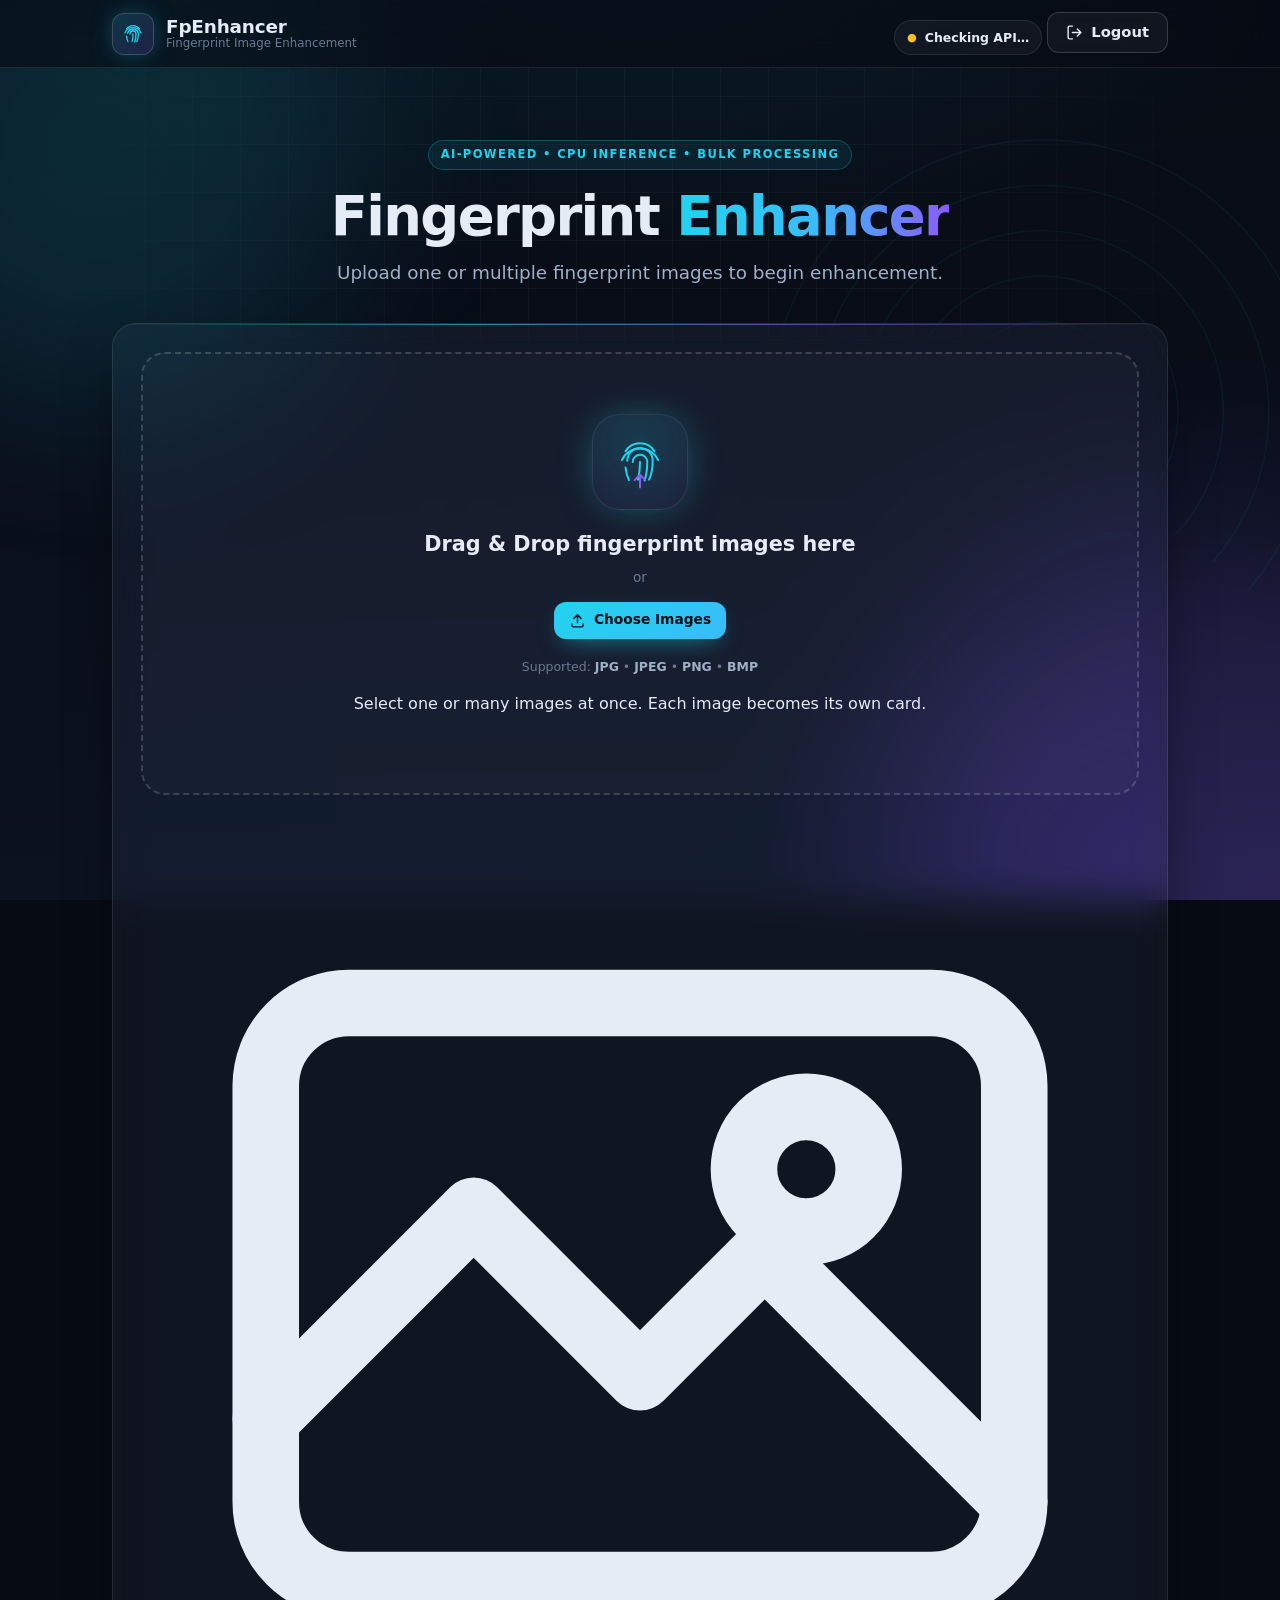
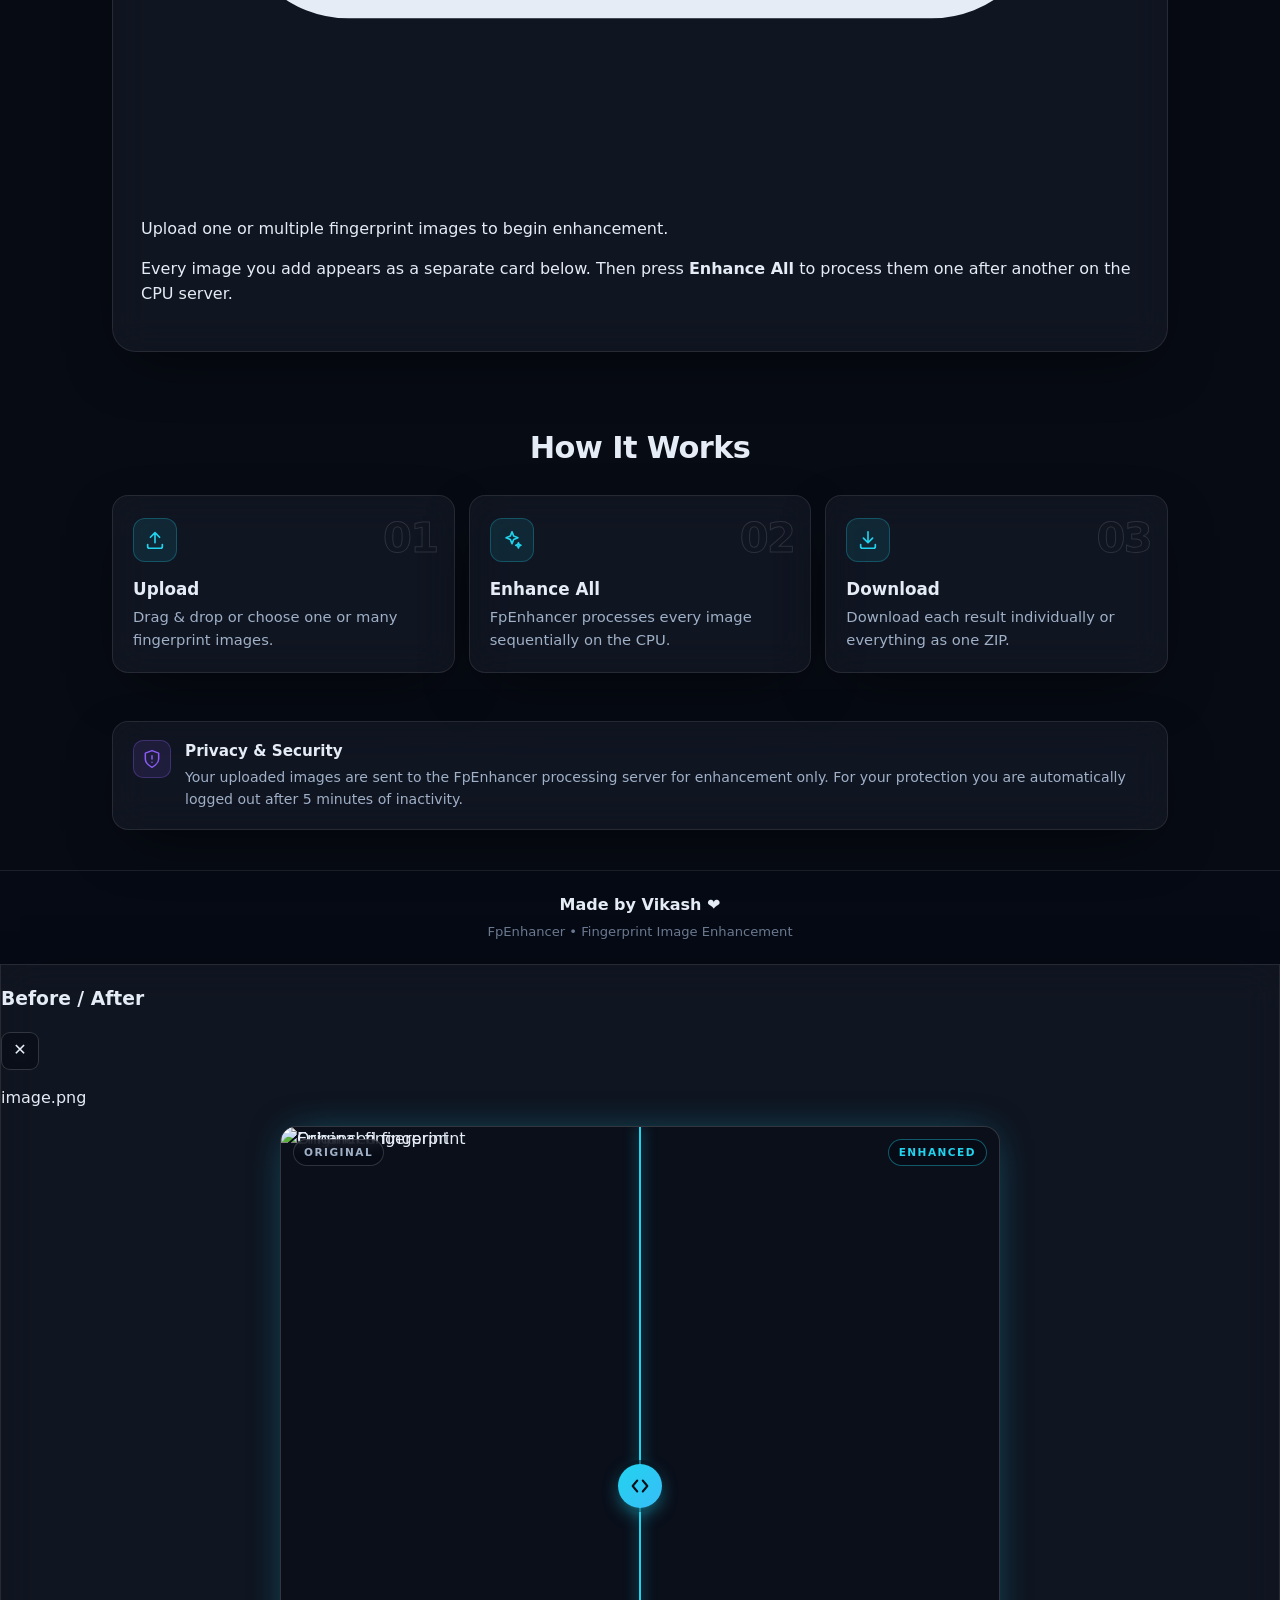
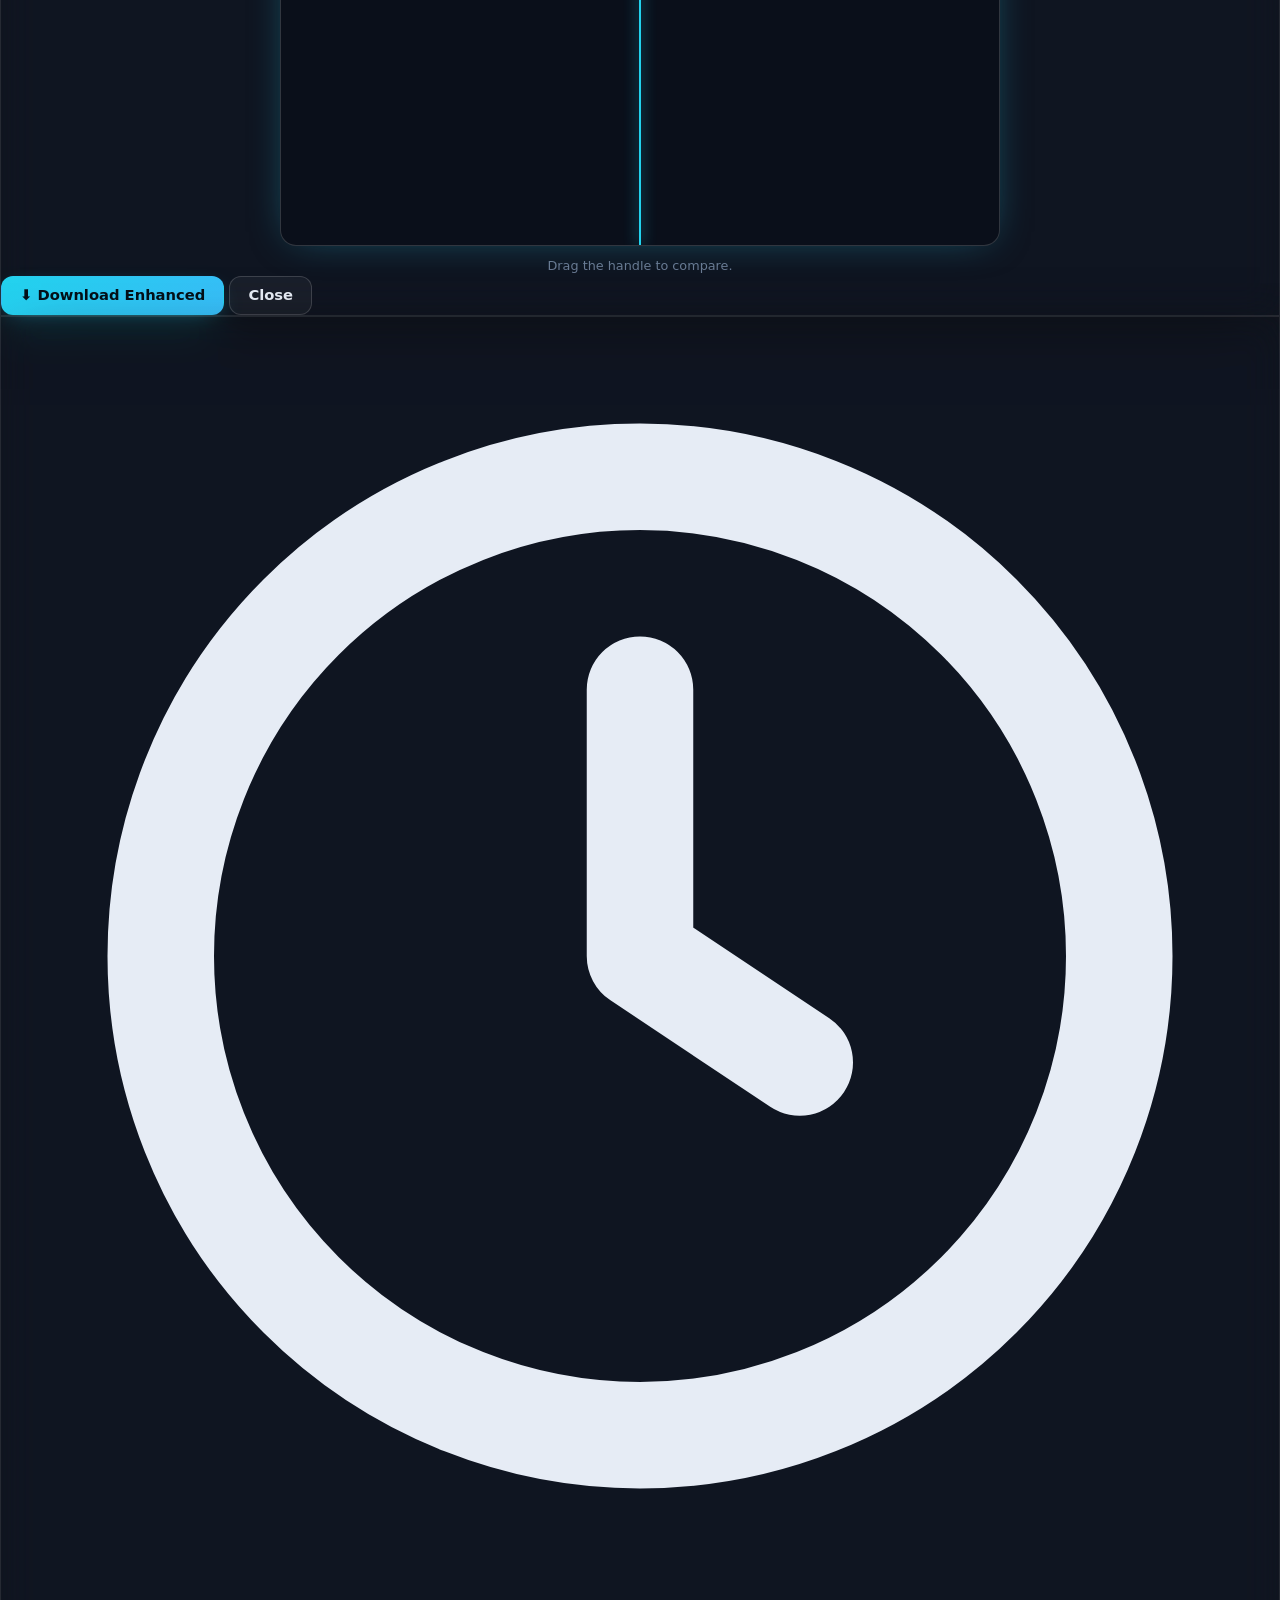
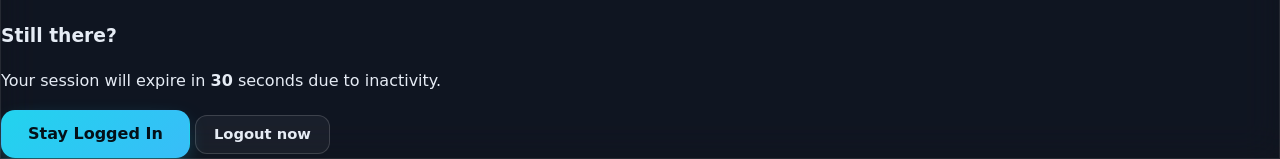
==== commit 64578352: "Add files via upload" ====
--- a/static/index.html
+++ b/static/index.html
@@ -4,7 +4,8 @@
   <meta charset="UTF-8" />
   <meta name="viewport" content="width=device-width, initial-scale=1.0, viewport-fit=cover" />
   <meta name="theme-color" content="#070b14" />
-  <meta name="description" content="FpEnhancer — AI fingerprint image enhancement. Upload a fingerprint image and enhance its clarity." />
+  <meta name="robots" content="noindex" />
+  <meta name="description" content="FpEnhancer — AI fingerprint image enhancement. Upload one or many fingerprint images and enhance their clarity." />
   <title>FpEnhancer • Fingerprint Image Enhancement</title>
   <link rel="icon" href="/static/favicon.svg" type="image/svg+xml" />
   <link rel="preconnect" href="https://fonts.googleapis.com" />
@@ -53,9 +54,15 @@
           <span class="brand__sub">Fingerprint Image Enhancement</span>
         </span>
       </a>
-      <div class="api-status api-status--checking" id="apiStatus" role="status" aria-live="polite">
-        <span class="api-status__dot" aria-hidden="true">●</span>
-        <span class="api-status__text" id="apiStatusText">Checking API…</span>
+      <div class="header__actions">
+        <div class="api-status api-status--checking" id="apiStatus" role="status" aria-live="polite">
+          <span class="api-status__dot" aria-hidden="true">●</span>
+          <span class="api-status__text" id="apiStatusText">Checking API…</span>
+        </div>
+        <button type="button" class="btn btn--ghost btn--logout" id="logoutBtn" title="Logout" aria-label="Logout">
+          <svg viewBox="0 0 24 24" fill="none" stroke="currentColor" stroke-width="2" stroke-linecap="round" stroke-linejoin="round" aria-hidden="true"><path d="M9 21H5a2 2 0 0 1-2-2V5a2 2 0 0 1 2-2h4"/><path d="M16 17l5-5-5-5M21 12H9"/></svg>
+          <span>Logout</span>
+        </button>
       </div>
     </div>
   </header>
@@ -63,194 +70,88 @@
   <main class="container main">
     <!-- Hero -->
     <section class="hero">
-      <span class="hero__eyebrow">AI-Powered • CPU Inference</span>
-      <h1 class="hero__title">Enhance Your <span class="grad-text">Fingerprint</span></h1>
-      <p class="hero__desc">Upload a fingerprint image and enhance its clarity.</p>
+      <span class="hero__eyebrow">AI-Powered • CPU Inference • Bulk Processing</span>
+      <h1 class="hero__title">Fingerprint <span class="grad-text">Enhancer</span></h1>
+      <p class="hero__desc">Upload one or multiple fingerprint images to begin enhancement.</p>
     </section>
 
     <!-- Workspace card -->
-    <section class="glass card workspace" id="workspace">
-
-      <!-- STATE: upload -->
-      <div class="state state--active" id="stateUpload">
-        <div class="dropzone" id="dropzone" tabindex="0" role="button" aria-label="Drop fingerprint image here or choose an image">
-          <div class="dropzone__ring" aria-hidden="true"></div>
-          <div class="dropzone__icon" aria-hidden="true">
-            <svg viewBox="0 0 64 64" fill="none" stroke="currentColor" stroke-width="2.2" stroke-linecap="round" stroke-linejoin="round">
-              <path d="M16 20a19 19 0 0 1 32 0" />
-              <path d="M12 30a22 22 0 0 1 40 0" />
-              <path d="M18 30.5a14 14 0 0 1 28 0c0 8-1.5 15.5-4 21" />
-              <path d="M24 32a8 8 0 0 1 16 0c0 7.5-.8 14.5-3 20.5" />
-              <path d="M32 32c0 7-.7 13.5-2.2 19.5" />
-              <path d="M16 38c.5 5 1.8 9.6 3.8 14" />
-              <path class="dropzone__arrow" d="M32 60V46M26 52l6-6 6 6" />
-            </svg>
-          </div>
-          <p class="dropzone__title">Drop fingerprint image here</p>
-          <p class="dropzone__or">or</p>
-          <button type="button" class="btn btn--primary btn--sm" id="chooseBtn">
-            <svg viewBox="0 0 24 24" fill="none" stroke="currentColor" stroke-width="2" stroke-linecap="round" stroke-linejoin="round" aria-hidden="true"><path d="M4 17v2a2 2 0 0 0 2 2h12a2 2 0 0 0 2-2v-2"/><path d="M12 15V4M7 9l5-5 5 5"/></svg>
-            Choose Image
-          </button>
-          <p class="dropzone__formats">Supported: <span>JPG</span> • <span>JPEG</span> • <span>PNG</span> • <span>BMP</span></p>
-          <input type="file" id="fileInput" class="visually-hidden" accept="image/jpeg,image/png,image/bmp,.jpg,.jpeg,.png,.bmp" />
-        </div>
-        <p class="inline-error" id="uploadError" role="alert" hidden></p>
-      </div>
-
-      <!-- STATE: preview -->
-      <div class="state" id="statePreview">
-        <div class="preview">
-          <div class="preview__image-wrap">
-            <img id="previewImg" class="preview__img" alt="Original fingerprint preview" />
-            <span class="badge badge--outline preview__badge">ORIGINAL</span>
-          </div>
-          <div class="preview__meta">
-            <h3 class="preview__heading">Image Ready</h3>
-            <dl class="meta-list">
-              <div class="meta-list__row"><dt>Filename</dt><dd id="metaName">—</dd></div>
-              <div class="meta-list__row"><dt>File size</dt><dd id="metaSize">—</dd></div>
-              <div class="meta-list__row"><dt>Dimensions</dt><dd id="metaDims">—</dd></div>
-              <div class="meta-list__row"><dt>Type</dt><dd id="metaType">—</dd></div>
-            </dl>
-            <div class="preview__actions">
-              <button type="button" class="btn btn--ghost btn--sm" id="changeBtn">
-                <svg viewBox="0 0 24 24" fill="none" stroke="currentColor" stroke-width="2" stroke-linecap="round" stroke-linejoin="round" aria-hidden="true"><path d="M21 12a9 9 0 1 1-2.64-6.36"/><path d="M21 3v6h-6"/></svg>
-                Change Image
-              </button>
-              <button type="button" class="btn btn--danger-ghost btn--sm" id="removeBtn">
-                <svg viewBox="0 0 24 24" fill="none" stroke="currentColor" stroke-width="2" stroke-linecap="round" stroke-linejoin="round" aria-hidden="true"><path d="M3 6h18M8 6V4h8v2M19 6l-1 14H6L5 6"/></svg>
-                Remove
-              </button>
-            </div>
-            <button type="button" class="btn btn--primary btn--lg btn--glow" id="enhanceBtn">
-              <span class="btn__sparkle" aria-hidden="true">✨</span> Enhance Fingerprint
-            </button>
-            <p class="inline-error" id="previewError" role="alert" hidden></p>
-          </div>
-        </div>
-      </div>
-
-      <!-- STATE: processing -->
-      <div class="state" id="stateProcessing" aria-live="polite">
-        <div class="processing">
-          <div class="fp-loader" aria-hidden="true">
-            <svg viewBox="0 0 120 120" fill="none" stroke="currentColor" stroke-width="3" stroke-linecap="round" stroke-linejoin="round">
-              <path class="fp-loader__line" d="M30 40a35 35 0 0 1 60 0" />
-              <path class="fp-loader__line" d="M22 56a42 42 0 0 1 76 0" />
-              <path class="fp-loader__line" d="M34 57a26 26 0 0 1 52 0c0 14-2.6 27-7.4 38" />
-              <path class="fp-loader__line" d="M45 60a15 15 0 0 1 30 0c0 13-1.6 25-5.2 36" />
-              <path class="fp-loader__line" d="M60 60c0 12-1.3 23.5-4 34" />
-              <path class="fp-loader__line" d="M30 70c1 9 3.2 17.5 6.8 25" />
-            </svg>
-            <div class="fp-loader__scan"></div>
-            <div class="fp-loader__halo"></div>
-          </div>
-          <h3 class="processing__title">Enhancing fingerprint<span class="dots"><span>.</span><span>.</span><span>.</span></span></h3>
-          <p class="processing__sub">Processing on CPU...</p>
-          <p class="processing__hint">This may take a moment depending on image size.</p>
-        </div>
-      </div>
-
-      <!-- STATE: result -->
-      <div class="state" id="stateResult">
-        <div class="result">
-          <div class="result__header">
-            <h3 class="result__title"><span class="check" aria-hidden="true">✓</span> Enhancement Complete</h3>
-            <div class="seg" role="tablist" aria-label="Result view">
-              <button type="button" class="seg__btn seg__btn--active" data-view="side" role="tab" aria-selected="true">Side by Side</button>
-              <button type="button" class="seg__btn" data-view="compare" role="tab" aria-selected="false">Before / After</button>
-            </div>
-          </div>
-
-          <!-- Side-by-side view -->
-          <div class="result__view result__view--active" id="viewSide">
-            <figure class="img-card">
-              <figcaption class="img-card__label">ORIGINAL</figcaption>
-              <div class="img-card__frame">
-                <img id="resultOriginal" alt="Original fingerprint" />
-                <div class="img-card__tools">
-                  <button type="button" class="tool-btn" data-zoom="original" title="Zoom" aria-label="Zoom original">
-                    <svg viewBox="0 0 24 24" fill="none" stroke="currentColor" stroke-width="2" stroke-linecap="round" stroke-linejoin="round"><circle cx="11" cy="11" r="7"/><path d="M21 21l-4.3-4.3M11 8v6M8 11h6"/></svg>
-                  </button>
-                  <button type="button" class="tool-btn" data-full="original" title="Fullscreen" aria-label="Fullscreen original">
-                    <svg viewBox="0 0 24 24" fill="none" stroke="currentColor" stroke-width="2" stroke-linecap="round" stroke-linejoin="round"><path d="M8 3H5a2 2 0 0 0-2 2v3M16 3h3a2 2 0 0 1 2 2v3M8 21H5a2 2 0 0 1-2-2v-3M16 21h3a2 2 0 0 0 2-2v-3"/></svg>
-                  </button>
-                </div>
-              </div>
-            </figure>
-            <div class="result__arrow" aria-hidden="true">
-              <svg viewBox="0 0 24 24" fill="none" stroke="currentColor" stroke-width="2" stroke-linecap="round" stroke-linejoin="round"><path d="M5 12h14M13 6l6 6-6 6"/></svg>
-            </div>
-            <figure class="img-card img-card--enhanced">
-              <figcaption class="img-card__label img-card__label--accent">ENHANCED</figcaption>
-              <div class="img-card__frame">
-                <img id="resultEnhanced" alt="Enhanced fingerprint" />
-                <div class="img-card__tools">
-                  <button type="button" class="tool-btn" data-zoom="enhanced" title="Zoom" aria-label="Zoom enhanced">
-                    <svg viewBox="0 0 24 24" fill="none" stroke="currentColor" stroke-width="2" stroke-linecap="round" stroke-linejoin="round"><circle cx="11" cy="11" r="7"/><path d="M21 21l-4.3-4.3M11 8v6M8 11h6"/></svg>
-                  </button>
-                  <button type="button" class="tool-btn" data-full="enhanced" title="Fullscreen" aria-label="Fullscreen enhanced">
-                    <svg viewBox="0 0 24 24" fill="none" stroke="currentColor" stroke-width="2" stroke-linecap="round" stroke-linejoin="round"><path d="M8 3H5a2 2 0 0 0-2 2v3M16 3h3a2 2 0 0 1 2 2v3M8 21H5a2 2 0 0 1-2-2v-3M16 21h3a2 2 0 0 0 2-2v-3"/></svg>
-                  </button>
-                </div>
-              </div>
-            </figure>
-          </div>
-
-          <!-- Before/After slider view -->
-          <div class="result__view" id="viewCompare">
-            <div class="compare" id="compare">
-              <img class="compare__img compare__img--after" id="compareAfter" alt="Enhanced fingerprint" draggable="false" />
-              <div class="compare__before-wrap" id="compareBeforeWrap">
-                <img class="compare__img compare__img--before" id="compareBefore" alt="Original fingerprint" draggable="false" />
-              </div>
-              <div class="compare__handle" id="compareHandle">
-                <div class="compare__knob" aria-hidden="true">
-                  <svg viewBox="0 0 24 24" fill="none" stroke="currentColor" stroke-width="2.2" stroke-linecap="round" stroke-linejoin="round"><path d="M9 6l-5 6 5 6M15 6l5 6-5 6"/></svg>
-                </div>
-              </div>
-              <span class="compare__tag compare__tag--left">ORIGINAL</span>
-              <span class="compare__tag compare__tag--right">ENHANCED</span>
-              <input type="range" class="compare__range" id="compareRange" min="0" max="100" value="50" aria-label="Before/After slider" />
-            </div>
-            <p class="compare__hint">Drag the handle to compare.</p>
-          </div>
-
-          <div class="result__meta" id="resultMeta"></div>
-
-          <div class="result__actions">
-            <a class="btn btn--primary btn--lg btn--glow" id="downloadEnhanced" download="enhanced_fingerprint.png" href="#">⬇ Download Enhanced</a>
-            <a class="btn btn--ghost" id="downloadOriginal" download href="#">
-              <svg viewBox="0 0 24 24" fill="none" stroke="currentColor" stroke-width="2" stroke-linecap="round" stroke-linejoin="round" aria-hidden="true"><path d="M12 3v12M7 10l5 5 5-5M4 17v2a2 2 0 0 0 2 2h12a2 2 0 0 0 2-2v-2"/></svg>
-              Download Original
-            </a>
-            <button type="button" class="btn btn--ghost" id="anotherBtn">
-              <svg viewBox="0 0 24 24" fill="none" stroke="currentColor" stroke-width="2" stroke-linecap="round" stroke-linejoin="round" aria-hidden="true"><path d="M12 5v14M5 12h14"/></svg>
-              Enhance Another Image
-            </button>
-          </div>
-        </div>
-      </div>
-
-      <!-- STATE: error -->
-      <div class="state" id="stateError" role="alert">
-        <div class="error">
-          <div class="error__icon" aria-hidden="true">
-            <svg viewBox="0 0 24 24" fill="none" stroke="currentColor" stroke-width="2" stroke-linecap="round" stroke-linejoin="round"><path d="M10.3 3.9 1.8 18a2 2 0 0 0 1.7 3h17a2 2 0 0 0 1.7-3L13.7 3.9a2 2 0 0 0-3.4 0z"/><path d="M12 9v4M12 17h.01"/></svg>
-          </div>
-          <h3 class="error__title">Enhancement Failed</h3>
-          <p class="error__desc">Something went wrong while processing the fingerprint.</p>
-          <p class="error__detail" id="errorDetail"></p>
-          <div class="error__actions">
-            <button type="button" class="btn btn--primary" id="retryBtn">
-              <svg viewBox="0 0 24 24" fill="none" stroke="currentColor" stroke-width="2" stroke-linecap="round" stroke-linejoin="round" aria-hidden="true"><path d="M21 12a9 9 0 1 1-2.64-6.36"/><path d="M21 3v6h-6"/></svg>
-              Try Again
-            </button>
-            <button type="button" class="btn btn--ghost" id="errorNewBtn">Choose Different Image</button>
-          </div>
-        </div>
-      </div>
+    <section class="glass card workspace" id="workspace" aria-label="Fingerprint enhancement workspace">
+
+      <!-- Bulk upload area -->
+      <div class="dropzone dropzone--bulk" id="dropzone" tabindex="0" role="button" aria-label="Drag and drop fingerprint images here, or choose images">
+        <div class="dropzone__ring" aria-hidden="true"></div>
+        <div class="dropzone__icon" aria-hidden="true">
+          <svg viewBox="0 0 64 64" fill="none" stroke="currentColor" stroke-width="2.2" stroke-linecap="round" stroke-linejoin="round">
+            <path d="M16 20a19 19 0 0 1 32 0" />
+            <path d="M12 30a22 22 0 0 1 40 0" />
+            <path d="M18 30.5a14 14 0 0 1 28 0c0 8-1.5 15.5-4 21" />
+            <path d="M24 32a8 8 0 0 1 16 0c0 7.5-.8 14.5-3 20.5" />
+            <path d="M32 32c0 7-.7 13.5-2.2 19.5" />
+            <path d="M16 38c.5 5 1.8 9.6 3.8 14" />
+            <path class="dropzone__arrow" d="M32 60V46M26 52l6-6 6 6" />
+          </svg>
+        </div>
+        <p class="dropzone__title">Drag &amp; Drop fingerprint images here</p>
+        <p class="dropzone__or">or</p>
+        <button type="button" class="btn btn--primary btn--sm" id="chooseBtn">
+          <svg viewBox="0 0 24 24" fill="none" stroke="currentColor" stroke-width="2" stroke-linecap="round" stroke-linejoin="round" aria-hidden="true"><path d="M4 17v2a2 2 0 0 0 2 2h12a2 2 0 0 0 2-2v-2"/><path d="M12 15V4M7 9l5-5 5 5"/></svg>
+          Choose Images
+        </button>
+        <p class="dropzone__formats">Supported: <span>JPG</span> • <span>JPEG</span> • <span>PNG</span> • <span>BMP</span></p>
+        <p class="dropzone__hint">Select one or many images at once. Each image becomes its own card.</p>
+        <input type="file" id="fileInput" class="visually-hidden" multiple accept="image/jpeg,image/png,image/bmp,.jpg,.jpeg,.png,.bmp" />
+      </div>
+      <div class="inline-error" id="uploadError" role="alert" hidden></div>
+
+      <!-- Empty state -->
+      <div class="empty" id="emptyState">
+        <div class="empty__icon" aria-hidden="true">
+          <svg viewBox="0 0 24 24" fill="none" stroke="currentColor" stroke-width="1.6" stroke-linecap="round" stroke-linejoin="round"><rect x="3" y="5" width="18" height="14" rx="2"/><path d="M3 15l5-5 4 4 3-3 6 6"/><circle cx="16" cy="9" r="1.5"/></svg>
+        </div>
+        <p class="empty__title">Upload one or multiple fingerprint images to begin enhancement.</p>
+        <p class="empty__desc">Every image you add appears as a separate card below. Then press <strong>Enhance All</strong> to process them one after another on the CPU server.</p>
+      </div>
+
+      <!-- Batch toolbar + progress (visible once images are added) -->
+      <div class="batch" id="batch" hidden>
+        <div class="batch__summary">
+          <div class="batch__counts" id="batchCounts" aria-live="polite">
+            <span class="batch__total"><strong id="countTotal">0</strong> images</span>
+            <span class="pill pill--pending" id="pillPending" hidden><strong>0</strong> pending</span>
+            <span class="pill pill--processing" id="pillProcessing" hidden><strong>0</strong> processing</span>
+            <span class="pill pill--done" id="pillDone" hidden><strong>0</strong> completed</span>
+            <span class="pill pill--failed" id="pillFailed" hidden><strong>0</strong> failed</span>
+          </div>
+          <div class="batch__actions">
+            <button type="button" class="btn btn--primary btn--lg btn--glow" id="enhanceAllBtn">
+              <span class="btn__sparkle" aria-hidden="true">✨</span> <span id="enhanceAllLabel">Enhance All</span>
+            </button>
+            <button type="button" class="btn btn--ghost btn--lg" id="zipBtn" disabled>
+              <svg viewBox="0 0 24 24" fill="none" stroke="currentColor" stroke-width="2" stroke-linecap="round" stroke-linejoin="round" aria-hidden="true"><path d="M21 8v11a2 2 0 0 1-2 2H5a2 2 0 0 1-2-2V8"/><path d="M1 3h22v5H1z"/><path d="M10 12h4"/></svg>
+              <span id="zipLabel">Download All as ZIP</span>
+            </button>
+            <button type="button" class="btn btn--danger-ghost btn--lg" id="clearAllBtn">
+              <svg viewBox="0 0 24 24" fill="none" stroke="currentColor" stroke-width="2" stroke-linecap="round" stroke-linejoin="round" aria-hidden="true"><path d="M3 6h18M8 6V4h8v2M19 6l-1 14H6L5 6"/></svg>
+              Clear All
+            </button>
+          </div>
+        </div>
+
+        <div class="progress" id="progress" hidden aria-live="polite">
+          <div class="progress__head">
+            <span class="progress__label" id="progressLabel">0 / 0 completed</span>
+            <span class="progress__pct" id="progressPct">0%</span>
+          </div>
+          <div class="progress__track" role="progressbar" aria-valuemin="0" aria-valuemax="100" aria-valuenow="0" id="progressBar">
+            <div class="progress__fill" id="progressFill"></div>
+          </div>
+          <p class="progress__hint" id="progressHint">Processing on CPU, one image at a time. This can take a moment per image.</p>
+        </div>
+      </div>
+
+      <!-- Uploaded image cards -->
+      <div class="cards" id="cards" aria-live="polite"></div>
     </section>
 
     <!-- How it works -->
@@ -263,15 +164,15 @@
             <svg viewBox="0 0 24 24" fill="none" stroke="currentColor" stroke-width="1.8" stroke-linecap="round" stroke-linejoin="round"><path d="M4 17v2a2 2 0 0 0 2 2h12a2 2 0 0 0 2-2v-2"/><path d="M12 15V4M7 9l5-5 5 5"/></svg>
           </div>
           <h3 class="step__title">Upload</h3>
-          <p class="step__desc">Choose a fingerprint image.</p>
+          <p class="step__desc">Drag &amp; drop or choose one or many fingerprint images.</p>
         </article>
         <article class="glass step">
           <span class="step__num">02</span>
           <div class="step__icon" aria-hidden="true">
             <svg viewBox="0 0 24 24" fill="none" stroke="currentColor" stroke-width="1.8" stroke-linecap="round" stroke-linejoin="round"><path d="M12 3l1.8 4.6L18.5 9.5l-4.7 1.9L12 16l-1.8-4.6L5.5 9.5l4.7-1.9z"/><path d="M19 15l.8 2 2 .8-2 .8-.8 2-.8-2-2-.8 2-.8z"/></svg>
           </div>
-          <h3 class="step__title">Enhance</h3>
-          <p class="step__desc">FpEnhancer processes the image.</p>
+          <h3 class="step__title">Enhance All</h3>
+          <p class="step__desc">FpEnhancer processes every image sequentially on the CPU.</p>
         </article>
         <article class="glass step">
           <span class="step__num">03</span>
@@ -279,7 +180,7 @@
             <svg viewBox="0 0 24 24" fill="none" stroke="currentColor" stroke-width="1.8" stroke-linecap="round" stroke-linejoin="round"><path d="M12 3v12M7 10l5 5 5-5M4 17v2a2 2 0 0 0 2 2h12a2 2 0 0 0 2-2v-2"/></svg>
           </div>
           <h3 class="step__title">Download</h3>
-          <p class="step__desc">Download the enhanced result.</p>
+          <p class="step__desc">Download each result individually or everything as one ZIP.</p>
         </article>
       </div>
     </section>
@@ -290,18 +191,138 @@
         <svg viewBox="0 0 24 24" fill="none" stroke="currentColor" stroke-width="1.8" stroke-linecap="round" stroke-linejoin="round"><path d="M12 22s8-4 8-10V5l-8-3-8 3v7c0 6 8 10 8 10z"/><path d="M12 8v4M12 16h.01"/></svg>
       </div>
       <div>
-        <h3 class="privacy__title">Privacy</h3>
-        <p class="privacy__text">Your uploaded image is sent to the FpEnhancer processing server for enhancement.</p>
+        <h3 class="privacy__title">Privacy &amp; Security</h3>
+        <p class="privacy__text">Your uploaded images are sent to the FpEnhancer processing server for enhancement only. For your protection you are automatically logged out after 5 minutes of inactivity.</p>
       </div>
     </section>
   </main>
 
   <footer class="footer">
     <div class="container footer__inner">
-      <p class="footer__made">Made with <span class="heart" aria-label="love">❤️</span> By Vikash</p>
+      <p class="footer__made">Made by Vikash <span class="heart" role="img" aria-label="love">❤️</span></p>
       <p class="footer__tag">FpEnhancer • Fingerprint Image Enhancement</p>
     </div>
   </footer>
+
+  <!-- ===== Card template (cloned per uploaded image) ===== -->
+  <template id="cardTemplate">
+    <article class="fp-card" data-status="pending">
+      <header class="fp-card__head">
+        <div class="fp-card__file">
+          <span class="fp-card__name" data-role="name" title="">image.png</span>
+          <span class="fp-card__meta" data-role="meta">—</span>
+        </div>
+        <span class="status status--pending" data-role="status">Pending</span>
+      </header>
+
+      <div class="fp-card__body">
+        <figure class="thumb">
+          <figcaption class="thumb__label">ORIGINAL</figcaption>
+          <div class="thumb__frame">
+            <img data-role="original" alt="Original fingerprint" loading="lazy" decoding="async" />
+            <button type="button" class="tool-btn thumb__zoom" data-action="zoom-original" title="View original" aria-label="View original in full size">
+              <svg viewBox="0 0 24 24" fill="none" stroke="currentColor" stroke-width="2" stroke-linecap="round" stroke-linejoin="round"><circle cx="11" cy="11" r="7"/><path d="M21 21l-4.3-4.3M11 8v6M8 11h6"/></svg>
+            </button>
+          </div>
+        </figure>
+
+        <div class="fp-card__arrow" aria-hidden="true">
+          <svg viewBox="0 0 24 24" fill="none" stroke="currentColor" stroke-width="2" stroke-linecap="round" stroke-linejoin="round"><path d="M5 12h14M13 6l6 6-6 6"/></svg>
+        </div>
+
+        <figure class="thumb thumb--enhanced">
+          <figcaption class="thumb__label thumb__label--accent">ENHANCED</figcaption>
+          <div class="thumb__frame" data-role="enhancedFrame">
+            <img data-role="enhanced" alt="Enhanced fingerprint" hidden decoding="async" />
+            <div class="thumb__placeholder" data-role="placeholder">
+              <div class="mini-loader" data-role="loader" hidden>
+                <svg viewBox="0 0 120 120" fill="none" stroke="currentColor" stroke-width="4" stroke-linecap="round" stroke-linejoin="round">
+                  <path class="fp-loader__line" d="M30 40a35 35 0 0 1 60 0" />
+                  <path class="fp-loader__line" d="M22 56a42 42 0 0 1 76 0" />
+                  <path class="fp-loader__line" d="M34 57a26 26 0 0 1 52 0c0 14-2.6 27-7.4 38" />
+                  <path class="fp-loader__line" d="M45 60a15 15 0 0 1 30 0c0 13-1.6 25-5.2 36" />
+                  <path class="fp-loader__line" d="M60 60c0 12-1.3 23.5-4 34" />
+                </svg>
+                <div class="mini-loader__scan"></div>
+              </div>
+              <span class="thumb__placeholder-text" data-role="placeholderText">Awaiting enhancement</span>
+            </div>
+            <button type="button" class="tool-btn thumb__zoom" data-action="zoom-enhanced" title="View enhanced" aria-label="View enhanced in full size" hidden>
+              <svg viewBox="0 0 24 24" fill="none" stroke="currentColor" stroke-width="2" stroke-linecap="round" stroke-linejoin="round"><circle cx="11" cy="11" r="7"/><path d="M21 21l-4.3-4.3M11 8v6M8 11h6"/></svg>
+            </button>
+          </div>
+        </figure>
+      </div>
+
+      <p class="fp-card__error" data-role="error" role="alert" hidden></p>
+
+      <footer class="fp-card__actions">
+        <a class="btn btn--primary btn--sm fp-card__download" data-role="download" data-action="download" href="#" download hidden>
+          <svg viewBox="0 0 24 24" fill="none" stroke="currentColor" stroke-width="2" stroke-linecap="round" stroke-linejoin="round" aria-hidden="true"><path d="M12 3v12M7 10l5 5 5-5M4 17v2a2 2 0 0 0 2 2h12a2 2 0 0 0 2-2v-2"/></svg>
+          Download
+        </a>
+        <button type="button" class="btn btn--ghost btn--sm" data-action="compare" hidden>
+          <svg viewBox="0 0 24 24" fill="none" stroke="currentColor" stroke-width="2" stroke-linecap="round" stroke-linejoin="round" aria-hidden="true"><path d="M12 3v18"/><rect x="3" y="6" width="7" height="12" rx="1.5"/><rect x="14" y="6" width="7" height="12" rx="1.5"/></svg>
+          Before / After
+        </button>
+        <button type="button" class="btn btn--primary btn--sm" data-action="retry" hidden>
+          <svg viewBox="0 0 24 24" fill="none" stroke="currentColor" stroke-width="2" stroke-linecap="round" stroke-linejoin="round" aria-hidden="true"><path d="M21 12a9 9 0 1 1-2.64-6.36"/><path d="M21 3v6h-6"/></svg>
+          Retry
+        </button>
+        <button type="button" class="btn btn--danger-ghost btn--sm fp-card__remove" data-action="remove">
+          <svg viewBox="0 0 24 24" fill="none" stroke="currentColor" stroke-width="2" stroke-linecap="round" stroke-linejoin="round" aria-hidden="true"><path d="M3 6h18M8 6V4h8v2M19 6l-1 14H6L5 6"/></svg>
+          Remove
+        </button>
+      </footer>
+    </article>
+  </template>
+
+  <!-- ===== Before / After comparison dialog ===== -->
+  <div class="modal" id="compareModal" aria-hidden="true" role="dialog" aria-modal="true" aria-labelledby="compareTitle">
+    <div class="modal__backdrop" data-close="compare"></div>
+    <div class="modal__panel glass modal__panel--wide">
+      <div class="modal__head">
+        <h3 class="modal__title" id="compareTitle">Before / After</h3>
+        <button type="button" class="tool-btn tool-btn--lg" id="compareClose" title="Close" aria-label="Close comparison">✕</button>
+      </div>
+      <p class="modal__sub" id="compareFile">image.png</p>
+      <div class="compare" id="compare">
+        <img class="compare__img compare__img--after" id="compareAfter" alt="Enhanced fingerprint" draggable="false" />
+        <div class="compare__before-wrap" id="compareBeforeWrap">
+          <img class="compare__img compare__img--before" id="compareBefore" alt="Original fingerprint" draggable="false" />
+        </div>
+        <div class="compare__handle" id="compareHandle">
+          <div class="compare__knob" aria-hidden="true">
+            <svg viewBox="0 0 24 24" fill="none" stroke="currentColor" stroke-width="2.2" stroke-linecap="round" stroke-linejoin="round"><path d="M9 6l-5 6 5 6M15 6l5 6-5 6"/></svg>
+          </div>
+        </div>
+        <span class="compare__tag compare__tag--left">ORIGINAL</span>
+        <span class="compare__tag compare__tag--right">ENHANCED</span>
+        <input type="range" class="compare__range" id="compareRange" min="0" max="100" value="50" aria-label="Before/After slider" />
+      </div>
+      <p class="compare__hint">Drag the handle to compare.</p>
+      <div class="modal__actions">
+        <a class="btn btn--primary" id="compareDownload" href="#" download>⬇ Download Enhanced</a>
+        <button type="button" class="btn btn--ghost" data-close="compare">Close</button>
+      </div>
+    </div>
+  </div>
+
+  <!-- ===== Session timeout warning ===== -->
+  <div class="modal modal--timeout" id="timeoutModal" aria-hidden="true" role="alertdialog" aria-modal="true" aria-labelledby="timeoutTitle" aria-describedby="timeoutDesc">
+    <div class="modal__backdrop"></div>
+    <div class="modal__panel glass">
+      <div class="timeout__icon" aria-hidden="true">
+        <svg viewBox="0 0 24 24" fill="none" stroke="currentColor" stroke-width="2" stroke-linecap="round" stroke-linejoin="round"><circle cx="12" cy="12" r="9"/><path d="M12 7v5l3 2"/></svg>
+      </div>
+      <h3 class="modal__title timeout__title" id="timeoutTitle">Still there?</h3>
+      <p class="timeout__desc" id="timeoutDesc">Your session will expire in <strong id="timeoutSeconds">30</strong> seconds due to inactivity.</p>
+      <div class="modal__actions modal__actions--center">
+        <button type="button" class="btn btn--primary btn--lg btn--glow" id="stayLoggedInBtn">Stay Logged In</button>
+        <button type="button" class="btn btn--ghost" id="timeoutLogoutBtn">Logout now</button>
+      </div>
+    </div>
+  </div>
 
   <!-- Lightbox / Fullscreen viewer -->
   <div class="lightbox" id="lightbox" aria-hidden="true" role="dialog" aria-modal="true" aria-label="Image viewer">
@@ -324,6 +345,10 @@
     <p class="lightbox__hint">Scroll / pinch to zoom • Drag to pan • Esc to close</p>
   </div>
 
+  <!-- Toast notifications -->
+  <div class="toasts" id="toasts" aria-live="polite" aria-atomic="false"></div>
+
+  <script src="/static/vendor/jszip.min.js" defer></script>
   <script src="/static/app.js" defer></script>
 </body>
 </html>
--- a/static/style.css
+++ b/static/style.css
@@ -0,0 +1,493 @@
+/* ============================================================
+   FpEnhancer — Dark Glassmorphism UI
+   ============================================================ */
+
+:root {
+  --bg: #070b14;
+  --bg-2: #0b1220;
+  --surface: rgba(255, 255, 255, 0.045);
+  --surface-2: rgba(255, 255, 255, 0.07);
+  --border: rgba(255, 255, 255, 0.09);
+  --border-strong: rgba(255, 255, 255, 0.16);
+  --text: #e6ecf5;
+  --text-2: #9fb0c7;
+  --text-3: #6b7a92;
+  --accent: #22d3ee;
+  --accent-2: #8b5cf6;
+  --accent-3: #38bdf8;
+  --success: #34d399;
+  --danger: #f87171;
+  --warn: #fbbf24;
+  --glow: 0 0 0 1px rgba(34, 211, 238, 0.25), 0 12px 40px -10px rgba(34, 211, 238, 0.45);
+  --radius-lg: 24px;
+  --radius: 16px;
+  --radius-sm: 10px;
+  --shadow: 0 20px 60px -20px rgba(0, 0, 0, 0.7);
+  --ease: cubic-bezier(0.22, 1, 0.36, 1);
+  --font: "Inter", system-ui, -apple-system, "Segoe UI", Roboto, sans-serif;
+}
+
+*, *::before, *::after { box-sizing: border-box; }
+
+html { scroll-behavior: smooth; -webkit-text-size-adjust: 100%; }
+
+body {
+  margin: 0;
+  min-height: 100dvh;
+  font-family: var(--font);
+  background: var(--bg);
+  color: var(--text);
+  line-height: 1.55;
+  -webkit-font-smoothing: antialiased;
+  overflow-x: hidden;
+  display: flex;
+  flex-direction: column;
+}
+
+img { max-width: 100%; display: block; }
+button, input { font: inherit; }
+button { cursor: pointer; }
+a { color: inherit; text-decoration: none; }
+[hidden] { display: none !important; }
+
+.visually-hidden {
+  position: absolute !important;
+  width: 1px; height: 1px; padding: 0; margin: -1px;
+  overflow: hidden; clip: rect(0 0 0 0); white-space: nowrap; border: 0;
+}
+
+.container {
+  width: 100%;
+  max-width: 1120px;
+  margin: 0 auto;
+  padding: 0 clamp(16px, 4vw, 32px);
+}
+
+/* ---------- Background ---------- */
+.bg {
+  position: fixed; inset: 0; z-index: -1; overflow: hidden;
+  background:
+    radial-gradient(1200px 600px at 50% -10%, rgba(34, 211, 238, 0.10), transparent 60%),
+    radial-gradient(900px 600px at 100% 100%, rgba(139, 92, 246, 0.12), transparent 60%),
+    linear-gradient(180deg, var(--bg) 0%, var(--bg-2) 100%);
+}
+.bg-glow {
+  position: absolute; border-radius: 50%; filter: blur(90px); opacity: .5;
+  animation: drift 18s ease-in-out infinite alternate;
+}
+.bg-glow--1 { width: 520px; height: 520px; left: -160px; top: -120px; background: rgba(34, 211, 238, 0.28); }
+.bg-glow--2 { width: 620px; height: 620px; right: -220px; bottom: -220px; background: rgba(139, 92, 246, 0.28); animation-delay: -9s; }
+@keyframes drift {
+  from { transform: translate3d(0, 0, 0) scale(1); }
+  to   { transform: translate3d(40px, 30px, 0) scale(1.08); }
+}
+.bg-grid {
+  position: absolute; inset: 0;
+  background-image:
+    linear-gradient(rgba(255,255,255,0.035) 1px, transparent 1px),
+    linear-gradient(90deg, rgba(255,255,255,0.035) 1px, transparent 1px);
+  background-size: 48px 48px;
+  mask-image: radial-gradient(ellipse at 50% 30%, black 20%, transparent 75%);
+  -webkit-mask-image: radial-gradient(ellipse at 50% 30%, black 20%, transparent 75%);
+}
+.bg-print {
+  position: absolute; right: -8%; top: 8%;
+  width: min(60vw, 680px); color: var(--accent); opacity: 0.06;
+  animation: printPulse 9s ease-in-out infinite;
+}
+@keyframes printPulse { 0%,100% { opacity: .05 } 50% { opacity: .09 } }
+
+/* ---------- Glass ---------- */
+.glass {
+  background: var(--surface);
+  border: 1px solid var(--border);
+  backdrop-filter: blur(18px) saturate(140%);
+  -webkit-backdrop-filter: blur(18px) saturate(140%);
+  box-shadow: var(--shadow);
+}
+
+/* ---------- Header ---------- */
+.header {
+  position: sticky; top: 0; z-index: 50;
+  background: rgba(7, 11, 20, 0.6);
+  backdrop-filter: blur(16px);
+  -webkit-backdrop-filter: blur(16px);
+  border-bottom: 1px solid var(--border);
+}
+.header__inner {
+  display: flex; align-items: center; justify-content: space-between;
+  gap: 12px; padding-top: 12px; padding-bottom: 12px;
+}
+.brand { display: flex; align-items: center; gap: 12px; min-width: 0; }
+.brand__icon {
+  width: 42px; height: 42px; flex: 0 0 auto;
+  display: grid; place-items: center; border-radius: 12px;
+  background: linear-gradient(135deg, rgba(34,211,238,.18), rgba(139,92,246,.18));
+  border: 1px solid var(--border-strong);
+  color: var(--accent);
+  box-shadow: 0 0 24px -6px rgba(34,211,238,.5);
+}
+.brand__icon svg { width: 26px; height: 26px; }
+.brand__text { display: flex; flex-direction: column; line-height: 1.15; min-width: 0; }
+.brand__name { font-weight: 800; font-size: 1.15rem; letter-spacing: -0.01em; }
+.brand__sub { font-size: .74rem; color: var(--text-3); white-space: nowrap; overflow: hidden; text-overflow: ellipsis; }
+
+.api-status {
+  display: inline-flex; align-items: center; gap: 8px;
+  padding: 7px 12px; border-radius: 999px; font-size: .78rem; font-weight: 600;
+  background: var(--surface); border: 1px solid var(--border); white-space: nowrap;
+  transition: all .4s var(--ease);
+}
+.api-status__dot { font-size: .7rem; line-height: 1; }
+.api-status--checking .api-status__dot { color: var(--warn); animation: blink 1s infinite; }
+.api-status--online { color: var(--success); border-color: rgba(52,211,153,.35); background: rgba(52,211,153,.08); }
+.api-status--online .api-status__dot { animation: pulseDot 2s infinite; }
+.api-status--offline { color: var(--danger); border-color: rgba(248,113,113,.35); background: rgba(248,113,113,.08); }
+@keyframes blink { 50% { opacity: .3 } }
+@keyframes pulseDot {
+  0%,100% { text-shadow: 0 0 0 rgba(52,211,153,0); }
+  50% { text-shadow: 0 0 10px rgba(52,211,153,.9); }
+}
+
+/* ---------- Main / Hero ---------- */
+.main { flex: 1; padding-bottom: 40px; }
+.hero { text-align: center; padding: clamp(36px, 7vw, 72px) 0 clamp(20px, 4vw, 36px); }
+.hero__eyebrow {
+  display: inline-block; padding: 5px 12px; border-radius: 999px;
+  font-size: .72rem; font-weight: 600; letter-spacing: .12em; text-transform: uppercase;
+  color: var(--accent); background: rgba(34,211,238,.08); border: 1px solid rgba(34,211,238,.25);
+  margin-bottom: 18px;
+}
+.hero__title {
+  margin: 0 0 12px; font-size: clamp(2rem, 6vw, 3.4rem); font-weight: 800;
+  letter-spacing: -0.03em; line-height: 1.08;
+}
+.grad-text {
+  background: linear-gradient(90deg, var(--accent), var(--accent-3) 50%, var(--accent-2));
+  -webkit-background-clip: text; background-clip: text; color: transparent;
+}
+.hero__desc { margin: 0; color: var(--text-2); font-size: clamp(1rem, 2.4vw, 1.15rem); }
+
+/* ---------- Workspace ---------- */
+.card { border-radius: var(--radius-lg); padding: clamp(16px, 3vw, 28px); position: relative; overflow: hidden; }
+.card::before {
+  content: ""; position: absolute; inset: 0 0 auto 0; height: 1px;
+  background: linear-gradient(90deg, transparent, rgba(34,211,238,.6), rgba(139,92,246,.6), transparent);
+}
+.state { display: none; animation: fadeUp .45s var(--ease); }
+.state--active { display: block; }
+@keyframes fadeUp { from { opacity: 0; transform: translateY(10px); } to { opacity: 1; transform: none; } }
+
+/* ---------- Dropzone ---------- */
+.dropzone {
+  position: relative; text-align: center; padding: clamp(32px, 6vw, 60px) 20px;
+  border: 2px dashed var(--border-strong); border-radius: var(--radius-lg);
+  background: rgba(255,255,255,.02);
+  transition: border-color .3s, background .3s, transform .3s var(--ease), box-shadow .3s;
+  cursor: pointer; outline: none;
+}
+.dropzone:hover, .dropzone:focus-visible { border-color: rgba(34,211,238,.5); background: rgba(34,211,238,.04); }
+.dropzone--over {
+  border-color: var(--accent); background: rgba(34,211,238,.08);
+  transform: scale(1.01); box-shadow: var(--glow);
+}
+.dropzone__ring {
+  position: absolute; inset: -2px; border-radius: inherit; pointer-events: none; opacity: 0;
+  background: conic-gradient(from 0deg, transparent 0 70%, rgba(34,211,238,.6) 85%, transparent 100%);
+  mask: linear-gradient(#000 0 0) content-box, linear-gradient(#000 0 0);
+  -webkit-mask: linear-gradient(#000 0 0) content-box, linear-gradient(#000 0 0);
+  mask-composite: exclude; -webkit-mask-composite: xor; padding: 2px;
+  transition: opacity .3s;
+}
+.dropzone--over .dropzone__ring { opacity: 1; animation: spin 2s linear infinite; }
+@keyframes spin { to { transform: rotate(360deg); } }
+.dropzone__icon {
+  width: 96px; height: 96px; margin: 0 auto 18px; display: grid; place-items: center;
+  border-radius: 28px; color: var(--accent);
+  background: radial-gradient(circle at 50% 30%, rgba(34,211,238,.18), rgba(139,92,246,.08));
+  border: 1px solid var(--border);
+  box-shadow: 0 0 40px -12px rgba(34,211,238,.6);
+  animation: floaty 4s ease-in-out infinite;
+}
+.dropzone__icon svg { width: 58px; height: 58px; }
+.dropzone__arrow { stroke: var(--accent-2); animation: bob 1.6s ease-in-out infinite; }
+@keyframes floaty { 0%,100% { transform: translateY(0) } 50% { transform: translateY(-6px) } }
+@keyframes bob { 0%,100% { transform: translateY(0) } 50% { transform: translateY(-4px) } }
+.dropzone__title { margin: 0 0 6px; font-size: clamp(1.05rem, 2.5vw, 1.3rem); font-weight: 700; }
+.dropzone__or { margin: 0 0 14px; color: var(--text-3); font-size: .85rem; text-transform: lowercase; }
+.dropzone__formats { margin: 18px 0 0; font-size: .78rem; color: var(--text-3); }
+.dropzone__formats span { color: var(--text-2); font-weight: 600; }
+
+.inline-error {
+  margin: 14px 0 0; padding: 10px 14px; border-radius: var(--radius-sm); font-size: .86rem;
+  color: #fecaca; background: rgba(248,113,113,.1); border: 1px solid rgba(248,113,113,.3);
+  animation: fadeUp .3s var(--ease);
+}
+
+/* ---------- Buttons ---------- */
+.btn {
+  display: inline-flex; align-items: center; justify-content: center; gap: 8px;
+  padding: 11px 18px; border-radius: 12px; border: 1px solid transparent;
+  font-weight: 600; font-size: .92rem; line-height: 1; white-space: nowrap;
+  transition: transform .2s var(--ease), box-shadow .3s, background .3s, border-color .3s, opacity .3s;
+  user-select: none; -webkit-tap-highlight-color: transparent;
+}
+.btn svg { width: 17px; height: 17px; flex: 0 0 auto; }
+.btn:active:not(:disabled) { transform: translateY(1px) scale(.99); }
+.btn:disabled { opacity: .55; cursor: not-allowed; }
+.btn--sm { padding: 9px 14px; font-size: .86rem; }
+.btn--lg { padding: 15px 26px; font-size: 1rem; border-radius: 14px; }
+.btn--primary {
+  color: #041018; background: linear-gradient(135deg, var(--accent), var(--accent-3));
+  box-shadow: 0 8px 24px -10px rgba(34,211,238,.7);
+}
+.btn--primary:hover:not(:disabled) { transform: translateY(-1px); box-shadow: 0 12px 30px -10px rgba(34,211,238,.85); }
+.btn--glow { position: relative; overflow: hidden; }
+.btn--glow::after {
+  content: ""; position: absolute; inset: 0;
+  background: linear-gradient(110deg, transparent 30%, rgba(255,255,255,.45) 50%, transparent 70%);
+  transform: translateX(-120%); transition: transform .8s var(--ease);
+}
+.btn--glow:hover::after { transform: translateX(120%); }
+.btn--ghost { color: var(--text); background: var(--surface); border-color: var(--border-strong); }
+.btn--ghost:hover:not(:disabled) { background: var(--surface-2); border-color: rgba(255,255,255,.28); }
+.btn--danger-ghost { color: #fca5a5; background: rgba(248,113,113,.06); border-color: rgba(248,113,113,.3); }
+.btn--danger-ghost:hover:not(:disabled) { background: rgba(248,113,113,.14); }
+.btn__sparkle { display: inline-block; animation: twinkle 2.2s ease-in-out infinite; }
+@keyframes twinkle { 0%,100% { transform: scale(1) rotate(0) } 50% { transform: scale(1.2) rotate(12deg) } }
+
+/* ---------- Preview ---------- */
+.preview { display: grid; grid-template-columns: 1fr; gap: 22px; }
+@media (min-width: 760px) { .preview { grid-template-columns: minmax(0, 1.1fr) minmax(0, 1fr); align-items: start; } }
+.preview__image-wrap {
+  position: relative; border-radius: var(--radius); overflow: hidden;
+  border: 1px solid var(--border-strong); background: #0a0f1a;
+  background-image:
+    linear-gradient(45deg, rgba(255,255,255,.03) 25%, transparent 25%, transparent 75%, rgba(255,255,255,.03) 75%),
+    linear-gradient(45deg, rgba(255,255,255,.03) 25%, transparent 25%, transparent 75%, rgba(255,255,255,.03) 75%);
+  background-size: 24px 24px; background-position: 0 0, 12px 12px;
+  display: grid; place-items: center; min-height: 240px; max-height: 480px;
+}
+.preview__img { max-height: 480px; width: auto; max-width: 100%; object-fit: contain; }
+.badge {
+  display: inline-block; padding: 4px 10px; border-radius: 999px;
+  font-size: .68rem; font-weight: 700; letter-spacing: .12em;
+}
+.badge--outline { color: var(--text-2); background: rgba(7,11,20,.7); border: 1px solid var(--border-strong); backdrop-filter: blur(6px); }
+.preview__badge { position: absolute; top: 12px; left: 12px; }
+.preview__heading { margin: 0 0 14px; font-size: 1.2rem; font-weight: 700; }
+.meta-list { margin: 0 0 18px; padding: 0; border: 1px solid var(--border); border-radius: var(--radius-sm); overflow: hidden; }
+.meta-list__row {
+  display: flex; justify-content: space-between; gap: 12px; padding: 10px 14px; font-size: .88rem;
+  background: rgba(255,255,255,.02);
+}
+.meta-list__row + .meta-list__row { border-top: 1px solid var(--border); }
+.meta-list dt { color: var(--text-3); margin: 0; }
+.meta-list dd { margin: 0; font-weight: 600; text-align: right; word-break: break-all; }
+.preview__actions { display: flex; flex-wrap: wrap; gap: 10px; margin-bottom: 18px; }
+#enhanceBtn { width: 100%; }
+
+/* ---------- Processing ---------- */
+.processing { text-align: center; padding: clamp(28px, 6vw, 56px) 16px; }
+.fp-loader { position: relative; width: 150px; height: 150px; margin: 0 auto 26px; color: var(--accent); }
+.fp-loader svg { position: relative; z-index: 2; width: 100%; height: 100%; filter: drop-shadow(0 0 8px rgba(34,211,238,.6)); }
+.fp-loader__line { stroke-dasharray: 220; stroke-dashoffset: 220; animation: draw 2.4s var(--ease) infinite; }
+.fp-loader__line:nth-child(2) { animation-delay: .15s }
+.fp-loader__line:nth-child(3) { animation-delay: .3s }
+.fp-loader__line:nth-child(4) { animation-delay: .45s }
+.fp-loader__line:nth-child(5) { animation-delay: .6s }
+.fp-loader__line:nth-child(6) { animation-delay: .75s }
+@keyframes draw {
+  0% { stroke-dashoffset: 220; opacity: 0 }
+  25% { opacity: 1 }
+  60% { stroke-dashoffset: 0; opacity: 1 }
+  85%,100% { stroke-dashoffset: 0; opacity: 0 }
+}
+.fp-loader__scan {
+  position: absolute; left: 10%; right: 10%; height: 3px; top: 0; z-index: 3; border-radius: 2px;
+  background: linear-gradient(90deg, transparent, var(--accent), transparent);
+  box-shadow: 0 0 16px 3px rgba(34,211,238,.6);
+  animation: scan 2s ease-in-out infinite;
+}
+@keyframes scan { 0%,100% { top: 12% } 50% { top: 86% } }
+.fp-loader__halo {
+  position: absolute; inset: 0; border-radius: 50%; z-index: 1;
+  background: radial-gradient(circle, rgba(34,211,238,.18), transparent 65%);
+  animation: halo 2s ease-in-out infinite;
+}
+@keyframes halo { 0%,100% { transform: scale(.9); opacity: .6 } 50% { transform: scale(1.15); opacity: 1 } }
+.processing__title { margin: 0 0 6px; font-size: 1.3rem; font-weight: 700; }
+.dots span { animation: dotBlink 1.4s infinite; }
+.dots span:nth-child(2) { animation-delay: .2s } .dots span:nth-child(3) { animation-delay: .4s }
+@keyframes dotBlink { 0%,60%,100% { opacity: .2 } 30% { opacity: 1 } }
+.processing__sub { margin: 0; color: var(--text-2); font-size: .98rem; }
+.processing__hint { margin: 14px 0 0; color: var(--text-3); font-size: .8rem; }
+
+/* ---------- Result ---------- */
+.result__header { display: flex; flex-wrap: wrap; align-items: center; justify-content: space-between; gap: 12px; margin-bottom: 20px; }
+.result__title { margin: 0; font-size: 1.2rem; font-weight: 700; display: flex; align-items: center; gap: 10px; }
+.check {
+  width: 26px; height: 26px; border-radius: 50%; display: grid; place-items: center; font-size: .9rem;
+  color: #052e1c; background: var(--success); box-shadow: 0 0 18px -4px rgba(52,211,153,.8);
+  animation: pop .5s var(--ease);
+}
+@keyframes pop { from { transform: scale(0) } to { transform: scale(1) } }
+.seg { display: inline-flex; padding: 4px; border-radius: 12px; background: var(--surface); border: 1px solid var(--border); }
+.seg__btn {
+  padding: 7px 14px; border-radius: 9px; border: 0; background: transparent; color: var(--text-2);
+  font-size: .82rem; font-weight: 600; transition: all .25s;
+}
+.seg__btn--active { color: var(--text); background: var(--surface-2); box-shadow: inset 0 0 0 1px var(--border-strong); }
+.result__view { display: none; animation: fadeUp .4s var(--ease); }
+.result__view--active { display: grid; }
+#viewSide { grid-template-columns: 1fr; gap: 16px; align-items: stretch; }
+@media (min-width: 760px) { #viewSide.result__view--active { grid-template-columns: 1fr auto 1fr; } }
+.result__arrow { display: none; color: var(--accent); align-self: center; }
+.result__arrow svg { width: 28px; height: 28px; animation: nudge 1.6s ease-in-out infinite; }
+@media (min-width: 760px) { .result__arrow { display: grid; place-items: center; } }
+@keyframes nudge { 0%,100% { transform: translateX(0) } 50% { transform: translateX(6px) } }
+
+.img-card { margin: 0; display: flex; flex-direction: column; gap: 10px; min-width: 0; }
+.img-card__label { font-size: .72rem; font-weight: 700; letter-spacing: .16em; color: var(--text-3); text-align: center; }
+.img-card__label--accent { color: var(--accent); }
+.img-card__frame {
+  position: relative; border-radius: var(--radius); overflow: hidden; background: #0a0f1a;
+  border: 1px solid var(--border-strong); display: grid; place-items: center; min-height: 220px;
+  transition: border-color .3s, box-shadow .3s;
+}
+.img-card--enhanced .img-card__frame { border-color: rgba(34,211,238,.4); box-shadow: 0 0 40px -14px rgba(34,211,238,.6); }
+.img-card__frame img { max-height: 460px; width: 100%; object-fit: contain; cursor: zoom-in; }
+.img-card__tools { position: absolute; right: 10px; bottom: 10px; display: flex; gap: 6px; opacity: 0; transform: translateY(6px); transition: all .25s var(--ease); }
+.img-card__frame:hover .img-card__tools, .img-card__frame:focus-within .img-card__tools { opacity: 1; transform: none; }
+@media (hover: none) { .img-card__tools { opacity: 1; transform: none; } }
+.tool-btn {
+  width: 34px; height: 34px; display: grid; place-items: center; border-radius: 9px;
+  color: var(--text); background: rgba(7,11,20,.75); border: 1px solid var(--border-strong);
+  backdrop-filter: blur(8px); transition: all .2s; font-weight: 700;
+}
+.tool-btn svg { width: 17px; height: 17px; }
+.tool-btn:hover { background: rgba(34,211,238,.18); border-color: rgba(34,211,238,.5); color: var(--accent); }
+.tool-btn--lg { width: 38px; height: 38px; font-size: 1rem; }
+
+/* Before/After compare */
+.compare {
+  position: relative; width: 100%; max-width: 720px; margin: 0 auto; aspect-ratio: 1 / 1;
+  border-radius: var(--radius); overflow: hidden; background: #0a0f1a;
+  border: 1px solid var(--border-strong); user-select: none; touch-action: none;
+  box-shadow: 0 0 40px -14px rgba(34,211,238,.5);
+}
+.compare__img { position: absolute; inset: 0; width: 100%; height: 100%; object-fit: contain; pointer-events: none; }
+.compare__before-wrap { position: absolute; inset: 0; width: 50%; overflow: hidden; }
+.compare__before-wrap .compare__img { width: auto; }
+.compare__handle {
+  position: absolute; top: 0; bottom: 0; left: 50%; width: 2px; transform: translateX(-50%);
+  background: var(--accent); box-shadow: 0 0 14px rgba(34,211,238,.9); pointer-events: none;
+}
+.compare__knob {
+  position: absolute; top: 50%; left: 50%; transform: translate(-50%, -50%);
+  width: 44px; height: 44px; border-radius: 50%; display: grid; place-items: center;
+  color: #041018; background: linear-gradient(135deg, var(--accent), var(--accent-3));
+  box-shadow: 0 6px 20px -6px rgba(34,211,238,.9), 0 0 0 4px rgba(7,11,20,.5);
+}
+.compare__knob svg { width: 22px; height: 22px; }
+.compare__tag {
+  position: absolute; top: 12px; padding: 4px 10px; border-radius: 999px; font-size: .66rem; font-weight: 700;
+  letter-spacing: .14em; background: rgba(7,11,20,.7); border: 1px solid var(--border-strong); backdrop-filter: blur(6px); pointer-events: none;
+}
+.compare__tag--left { left: 12px; color: var(--text-2); }
+.compare__tag--right { right: 12px; color: var(--accent); border-color: rgba(34,211,238,.4); }
+.compare__range { position: absolute; inset: 0; width: 100%; height: 100%; opacity: 0; margin: 0; cursor: ew-resize; }
+.compare__hint { margin: 10px 0 0; text-align: center; color: var(--text-3); font-size: .8rem; }
+
+.result__meta { display: flex; flex-wrap: wrap; justify-content: center; gap: 8px; margin: 18px 0 0; }
+.chip {
+  padding: 5px 11px; border-radius: 999px; font-size: .74rem; font-weight: 600;
+  color: var(--text-2); background: var(--surface); border: 1px solid var(--border);
+}
+.chip strong { color: var(--text); }
+.result__actions { display: flex; flex-wrap: wrap; justify-content: center; gap: 10px; margin-top: 22px; }
+@media (max-width: 560px) { .result__actions .btn { width: 100%; } }
+
+/* ---------- Error ---------- */
+.error { text-align: center; padding: clamp(24px, 5vw, 48px) 16px; }
+.error__icon {
+  width: 84px; height: 84px; margin: 0 auto 18px; display: grid; place-items: center; border-radius: 26px;
+  color: var(--danger); background: rgba(248,113,113,.1); border: 1px solid rgba(248,113,113,.35);
+  box-shadow: 0 0 36px -12px rgba(248,113,113,.7); animation: shake .5s var(--ease);
+}
+.error__icon svg { width: 42px; height: 42px; }
+@keyframes shake { 0%,100% { transform: translateX(0) } 25% { transform: translateX(-6px) } 75% { transform: translateX(6px) } }
+.error__title { margin: 0 0 6px; font-size: 1.3rem; font-weight: 700; }
+.error__desc { margin: 0; color: var(--text-2); }
+.error__detail { margin: 10px auto 0; max-width: 520px; color: var(--text-3); font-size: .84rem; min-height: 1em; }
+.error__actions { display: flex; flex-wrap: wrap; justify-content: center; gap: 10px; margin-top: 22px; }
+
+/* ---------- Sections ---------- */
+.section { padding-top: clamp(40px, 7vw, 72px); }
+.section__title { text-align: center; margin: 0 0 24px; font-size: clamp(1.4rem, 3.4vw, 1.9rem); font-weight: 800; letter-spacing: -0.02em; }
+.steps { display: grid; grid-template-columns: 1fr; gap: 14px; }
+@media (min-width: 680px) { .steps { grid-template-columns: repeat(3, 1fr); } }
+.step { position: relative; border-radius: var(--radius); padding: 22px 20px 20px; overflow: hidden; transition: transform .3s var(--ease), border-color .3s; }
+.step:hover { transform: translateY(-4px); border-color: rgba(34,211,238,.35); }
+.step__num {
+  position: absolute; right: 16px; top: 10px; font-size: 2.6rem; font-weight: 800; letter-spacing: -0.04em;
+  color: transparent; -webkit-text-stroke: 1px rgba(255,255,255,.12);
+}
+.step__icon {
+  width: 44px; height: 44px; display: grid; place-items: center; border-radius: 12px; margin-bottom: 14px;
+  color: var(--accent); background: rgba(34,211,238,.1); border: 1px solid rgba(34,211,238,.25);
+}
+.step__icon svg { width: 22px; height: 22px; }
+.step__title { margin: 0 0 4px; font-size: 1.05rem; font-weight: 700; }
+.step__desc { margin: 0; color: var(--text-2); font-size: .92rem; }
+
+.privacy {
+  margin-top: clamp(28px, 5vw, 48px); border-radius: var(--radius); padding: 18px 20px;
+  display: flex; gap: 14px; align-items: flex-start;
+}
+.privacy__icon { width: 38px; height: 38px; flex: 0 0 auto; display: grid; place-items: center; border-radius: 10px; color: var(--accent-2); background: rgba(139,92,246,.12); border: 1px solid rgba(139,92,246,.3); }
+.privacy__icon svg { width: 20px; height: 20px; }
+.privacy__title { margin: 0 0 4px; font-size: .95rem; font-weight: 700; }
+.privacy__text { margin: 0; color: var(--text-2); font-size: .88rem; }
+
+/* ---------- Footer ---------- */
+.footer { border-top: 1px solid var(--border); background: rgba(7,11,20,.5); }
+.footer__inner { padding-top: 22px; padding-bottom: calc(22px + env(safe-area-inset-bottom)); text-align: center; }
+.footer__made { margin: 0 0 4px; font-weight: 600; }
+.heart { display: inline-block; animation: heartbeat 1.8s ease-in-out infinite; transform-origin: center; }
+@keyframes heartbeat {
+  0%, 100% { transform: scale(1); }
+  14% { transform: scale(1.18); }
+  28% { transform: scale(1); }
+  42% { transform: scale(1.12); }
+  70% { transform: scale(1); }
+}
+.footer__tag { margin: 0; color: var(--text-3); font-size: .82rem; }
+
+/* ---------- Lightbox ---------- */
+.lightbox {
+  position: fixed; inset: 0; z-index: 100; display: flex; flex-direction: column;
+  background: rgba(3, 6, 12, .94); backdrop-filter: blur(10px); -webkit-backdrop-filter: blur(10px);
+  opacity: 0; visibility: hidden; transition: opacity .3s, visibility .3s;
+}
+.lightbox--open { opacity: 1; visibility: visible; }
+.lightbox__bar {
+  display: flex; align-items: center; justify-content: space-between; gap: 12px;
+  padding: 12px clamp(12px, 3vw, 24px); border-bottom: 1px solid var(--border);
+  padding-top: calc(12px + env(safe-area-inset-top));
+}
+.lightbox__title { font-weight: 700; letter-spacing: .1em; font-size: .8rem; color: var(--accent); }
+.lightbox__tools { display: flex; align-items: center; gap: 6px; }
+.lightbox__zoom { min-width: 52px; text-align: center; font-size: .82rem; color: var(--text-2); font-variant-numeric: tabular-nums; }
+.lightbox__stage { flex: 1; overflow: hidden; display: grid; place-items: center; cursor: grab; touch-action: none; position: relative; }
+.lightbox__stage:active { cursor: grabbing; }
+.lightbox__stage img {
+  max-width: none; max-height: none; will-change: transform; transform-origin: 0 0;
+  image-rendering: auto; user-select: none; -webkit-user-drag: none; position: absolute; left: 0; top: 0;
+}
+.lightbox__hint { margin: 0; padding: 10px; text-align: center; color: var(--text-3); font-size: .78rem; border-top: 1px solid var(--border); }
+
+/* ---------- Motion preferences ---------- */
+@media (prefers-reduced-motion: reduce) {
+  *, *::before, *::after { animation-duration: .001ms !important; animation-iteration-count: 1 !important; transition-duration: .001ms !important; }
+}
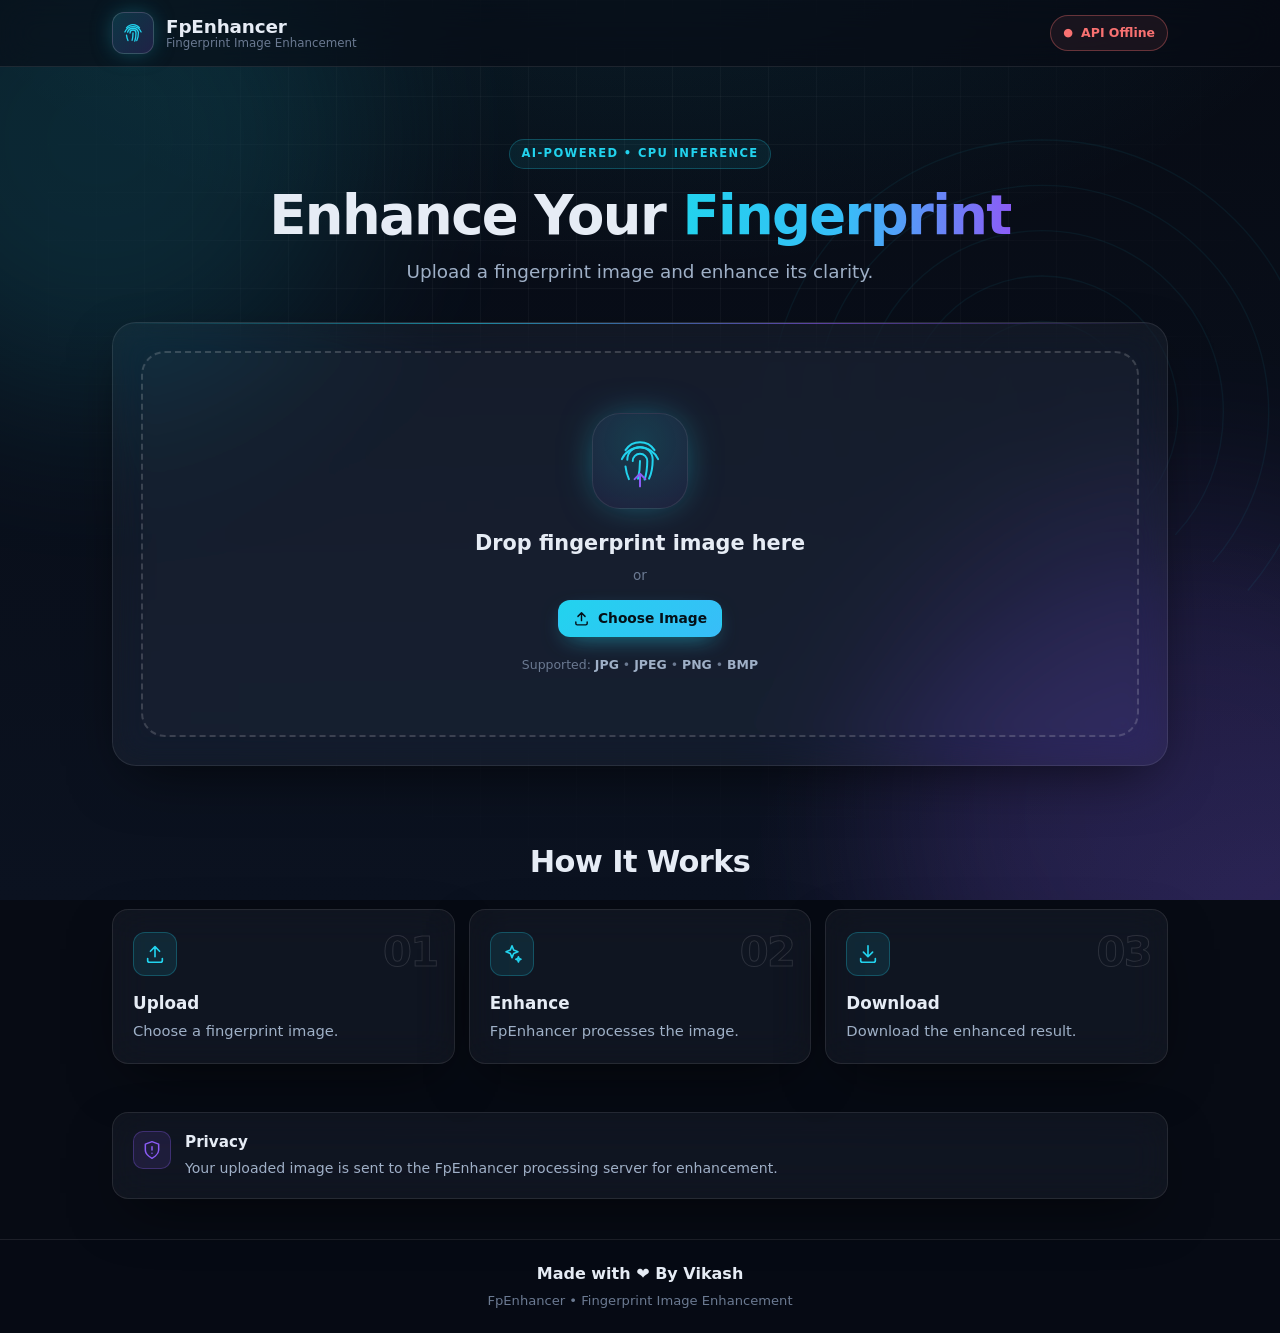
==== commit 42e83735: "Update index.html" ====
--- a/static/index.html
+++ b/static/index.html
@@ -4,8 +4,7 @@
   <meta charset="UTF-8" />
   <meta name="viewport" content="width=device-width, initial-scale=1.0, viewport-fit=cover" />
   <meta name="theme-color" content="#070b14" />
-  <meta name="robots" content="noindex" />
-  <meta name="description" content="FpEnhancer — AI fingerprint image enhancement. Upload one or many fingerprint images and enhance their clarity." />
+  <meta name="description" content="FpEnhancer — AI fingerprint image enhancement. Upload a fingerprint image and enhance its clarity." />
   <title>FpEnhancer • Fingerprint Image Enhancement</title>
   <link rel="icon" href="/static/favicon.svg" type="image/svg+xml" />
   <link rel="preconnect" href="https://fonts.googleapis.com" />
@@ -54,15 +53,9 @@
           <span class="brand__sub">Fingerprint Image Enhancement</span>
         </span>
       </a>
-      <div class="header__actions">
-        <div class="api-status api-status--checking" id="apiStatus" role="status" aria-live="polite">
-          <span class="api-status__dot" aria-hidden="true">●</span>
-          <span class="api-status__text" id="apiStatusText">Checking API…</span>
-        </div>
-        <button type="button" class="btn btn--ghost btn--logout" id="logoutBtn" title="Logout" aria-label="Logout">
-          <svg viewBox="0 0 24 24" fill="none" stroke="currentColor" stroke-width="2" stroke-linecap="round" stroke-linejoin="round" aria-hidden="true"><path d="M9 21H5a2 2 0 0 1-2-2V5a2 2 0 0 1 2-2h4"/><path d="M16 17l5-5-5-5M21 12H9"/></svg>
-          <span>Logout</span>
-        </button>
+      <div class="api-status api-status--checking" id="apiStatus" role="status" aria-live="polite">
+        <span class="api-status__dot" aria-hidden="true">●</span>
+        <span class="api-status__text" id="apiStatusText">Checking API…</span>
       </div>
     </div>
   </header>
@@ -70,88 +63,194 @@
   <main class="container main">
     <!-- Hero -->
     <section class="hero">
-      <span class="hero__eyebrow">AI-Powered • CPU Inference • Bulk Processing</span>
-      <h1 class="hero__title">Fingerprint <span class="grad-text">Enhancer</span></h1>
-      <p class="hero__desc">Upload one or multiple fingerprint images to begin enhancement.</p>
+      <span class="hero__eyebrow">AI-Powered • CPU Inference</span>
+      <h1 class="hero__title">Enhance Your <span class="grad-text">Fingerprint</span></h1>
+      <p class="hero__desc">Upload a fingerprint image and enhance its clarity.</p>
     </section>
 
     <!-- Workspace card -->
-    <section class="glass card workspace" id="workspace" aria-label="Fingerprint enhancement workspace">
-
-      <!-- Bulk upload area -->
-      <div class="dropzone dropzone--bulk" id="dropzone" tabindex="0" role="button" aria-label="Drag and drop fingerprint images here, or choose images">
-        <div class="dropzone__ring" aria-hidden="true"></div>
-        <div class="dropzone__icon" aria-hidden="true">
-          <svg viewBox="0 0 64 64" fill="none" stroke="currentColor" stroke-width="2.2" stroke-linecap="round" stroke-linejoin="round">
-            <path d="M16 20a19 19 0 0 1 32 0" />
-            <path d="M12 30a22 22 0 0 1 40 0" />
-            <path d="M18 30.5a14 14 0 0 1 28 0c0 8-1.5 15.5-4 21" />
-            <path d="M24 32a8 8 0 0 1 16 0c0 7.5-.8 14.5-3 20.5" />
-            <path d="M32 32c0 7-.7 13.5-2.2 19.5" />
-            <path d="M16 38c.5 5 1.8 9.6 3.8 14" />
-            <path class="dropzone__arrow" d="M32 60V46M26 52l6-6 6 6" />
-          </svg>
-        </div>
-        <p class="dropzone__title">Drag &amp; Drop fingerprint images here</p>
-        <p class="dropzone__or">or</p>
-        <button type="button" class="btn btn--primary btn--sm" id="chooseBtn">
-          <svg viewBox="0 0 24 24" fill="none" stroke="currentColor" stroke-width="2" stroke-linecap="round" stroke-linejoin="round" aria-hidden="true"><path d="M4 17v2a2 2 0 0 0 2 2h12a2 2 0 0 0 2-2v-2"/><path d="M12 15V4M7 9l5-5 5 5"/></svg>
-          Choose Images
-        </button>
-        <p class="dropzone__formats">Supported: <span>JPG</span> • <span>JPEG</span> • <span>PNG</span> • <span>BMP</span></p>
-        <p class="dropzone__hint">Select one or many images at once. Each image becomes its own card.</p>
-        <input type="file" id="fileInput" class="visually-hidden" multiple accept="image/jpeg,image/png,image/bmp,.jpg,.jpeg,.png,.bmp" />
-      </div>
-      <div class="inline-error" id="uploadError" role="alert" hidden></div>
-
-      <!-- Empty state -->
-      <div class="empty" id="emptyState">
-        <div class="empty__icon" aria-hidden="true">
-          <svg viewBox="0 0 24 24" fill="none" stroke="currentColor" stroke-width="1.6" stroke-linecap="round" stroke-linejoin="round"><rect x="3" y="5" width="18" height="14" rx="2"/><path d="M3 15l5-5 4 4 3-3 6 6"/><circle cx="16" cy="9" r="1.5"/></svg>
-        </div>
-        <p class="empty__title">Upload one or multiple fingerprint images to begin enhancement.</p>
-        <p class="empty__desc">Every image you add appears as a separate card below. Then press <strong>Enhance All</strong> to process them one after another on the CPU server.</p>
-      </div>
-
-      <!-- Batch toolbar + progress (visible once images are added) -->
-      <div class="batch" id="batch" hidden>
-        <div class="batch__summary">
-          <div class="batch__counts" id="batchCounts" aria-live="polite">
-            <span class="batch__total"><strong id="countTotal">0</strong> images</span>
-            <span class="pill pill--pending" id="pillPending" hidden><strong>0</strong> pending</span>
-            <span class="pill pill--processing" id="pillProcessing" hidden><strong>0</strong> processing</span>
-            <span class="pill pill--done" id="pillDone" hidden><strong>0</strong> completed</span>
-            <span class="pill pill--failed" id="pillFailed" hidden><strong>0</strong> failed</span>
-          </div>
-          <div class="batch__actions">
-            <button type="button" class="btn btn--primary btn--lg btn--glow" id="enhanceAllBtn">
-              <span class="btn__sparkle" aria-hidden="true">✨</span> <span id="enhanceAllLabel">Enhance All</span>
+    <section class="glass card workspace" id="workspace">
+
+      <!-- STATE: upload -->
+      <div class="state state--active" id="stateUpload">
+        <div class="dropzone" id="dropzone" tabindex="0" role="button" aria-label="Drop fingerprint image here or choose an image">
+          <div class="dropzone__ring" aria-hidden="true"></div>
+          <div class="dropzone__icon" aria-hidden="true">
+            <svg viewBox="0 0 64 64" fill="none" stroke="currentColor" stroke-width="2.2" stroke-linecap="round" stroke-linejoin="round">
+              <path d="M16 20a19 19 0 0 1 32 0" />
+              <path d="M12 30a22 22 0 0 1 40 0" />
+              <path d="M18 30.5a14 14 0 0 1 28 0c0 8-1.5 15.5-4 21" />
+              <path d="M24 32a8 8 0 0 1 16 0c0 7.5-.8 14.5-3 20.5" />
+              <path d="M32 32c0 7-.7 13.5-2.2 19.5" />
+              <path d="M16 38c.5 5 1.8 9.6 3.8 14" />
+              <path class="dropzone__arrow" d="M32 60V46M26 52l6-6 6 6" />
+            </svg>
+          </div>
+          <p class="dropzone__title">Drop fingerprint image here</p>
+          <p class="dropzone__or">or</p>
+          <button type="button" class="btn btn--primary btn--sm" id="chooseBtn">
+            <svg viewBox="0 0 24 24" fill="none" stroke="currentColor" stroke-width="2" stroke-linecap="round" stroke-linejoin="round" aria-hidden="true"><path d="M4 17v2a2 2 0 0 0 2 2h12a2 2 0 0 0 2-2v-2"/><path d="M12 15V4M7 9l5-5 5 5"/></svg>
+            Choose Image
+          </button>
+          <p class="dropzone__formats">Supported: <span>JPG</span> • <span>JPEG</span> • <span>PNG</span> • <span>BMP</span></p>
+          <input type="file" id="fileInput" class="visually-hidden" accept="image/jpeg,image/png,image/bmp,.jpg,.jpeg,.png,.bmp" />
+        </div>
+        <p class="inline-error" id="uploadError" role="alert" hidden></p>
+      </div>
+
+      <!-- STATE: preview -->
+      <div class="state" id="statePreview">
+        <div class="preview">
+          <div class="preview__image-wrap">
+            <img id="previewImg" class="preview__img" alt="Original fingerprint preview" />
+            <span class="badge badge--outline preview__badge">ORIGINAL</span>
+          </div>
+          <div class="preview__meta">
+            <h3 class="preview__heading">Image Ready</h3>
+            <dl class="meta-list">
+              <div class="meta-list__row"><dt>Filename</dt><dd id="metaName">—</dd></div>
+              <div class="meta-list__row"><dt>File size</dt><dd id="metaSize">—</dd></div>
+              <div class="meta-list__row"><dt>Dimensions</dt><dd id="metaDims">—</dd></div>
+              <div class="meta-list__row"><dt>Type</dt><dd id="metaType">—</dd></div>
+            </dl>
+            <div class="preview__actions">
+              <button type="button" class="btn btn--ghost btn--sm" id="changeBtn">
+                <svg viewBox="0 0 24 24" fill="none" stroke="currentColor" stroke-width="2" stroke-linecap="round" stroke-linejoin="round" aria-hidden="true"><path d="M21 12a9 9 0 1 1-2.64-6.36"/><path d="M21 3v6h-6"/></svg>
+                Change Image
+              </button>
+              <button type="button" class="btn btn--danger-ghost btn--sm" id="removeBtn">
+                <svg viewBox="0 0 24 24" fill="none" stroke="currentColor" stroke-width="2" stroke-linecap="round" stroke-linejoin="round" aria-hidden="true"><path d="M3 6h18M8 6V4h8v2M19 6l-1 14H6L5 6"/></svg>
+                Remove
+              </button>
+            </div>
+            <button type="button" class="btn btn--primary btn--lg btn--glow" id="enhanceBtn">
+              <span class="btn__sparkle" aria-hidden="true">✨</span> Enhance Fingerprint
             </button>
-            <button type="button" class="btn btn--ghost btn--lg" id="zipBtn" disabled>
-              <svg viewBox="0 0 24 24" fill="none" stroke="currentColor" stroke-width="2" stroke-linecap="round" stroke-linejoin="round" aria-hidden="true"><path d="M21 8v11a2 2 0 0 1-2 2H5a2 2 0 0 1-2-2V8"/><path d="M1 3h22v5H1z"/><path d="M10 12h4"/></svg>
-              <span id="zipLabel">Download All as ZIP</span>
+            <p class="inline-error" id="previewError" role="alert" hidden></p>
+          </div>
+        </div>
+      </div>
+
+      <!-- STATE: processing -->
+      <div class="state" id="stateProcessing" aria-live="polite">
+        <div class="processing">
+          <div class="fp-loader" aria-hidden="true">
+            <svg viewBox="0 0 120 120" fill="none" stroke="currentColor" stroke-width="3" stroke-linecap="round" stroke-linejoin="round">
+              <path class="fp-loader__line" d="M30 40a35 35 0 0 1 60 0" />
+              <path class="fp-loader__line" d="M22 56a42 42 0 0 1 76 0" />
+              <path class="fp-loader__line" d="M34 57a26 26 0 0 1 52 0c0 14-2.6 27-7.4 38" />
+              <path class="fp-loader__line" d="M45 60a15 15 0 0 1 30 0c0 13-1.6 25-5.2 36" />
+              <path class="fp-loader__line" d="M60 60c0 12-1.3 23.5-4 34" />
+              <path class="fp-loader__line" d="M30 70c1 9 3.2 17.5 6.8 25" />
+            </svg>
+            <div class="fp-loader__scan"></div>
+            <div class="fp-loader__halo"></div>
+          </div>
+          <h3 class="processing__title">Enhancing fingerprint<span class="dots"><span>.</span><span>.</span><span>.</span></span></h3>
+          <p class="processing__sub">Processing on CPU...</p>
+          <p class="processing__hint">This may take a moment depending on image size.</p>
+        </div>
+      </div>
+
+      <!-- STATE: result -->
+      <div class="state" id="stateResult">
+        <div class="result">
+          <div class="result__header">
+            <h3 class="result__title"><span class="check" aria-hidden="true">✓</span> Enhancement Complete</h3>
+            <div class="seg" role="tablist" aria-label="Result view">
+              <button type="button" class="seg__btn seg__btn--active" data-view="side" role="tab" aria-selected="true">Side by Side</button>
+              <button type="button" class="seg__btn" data-view="compare" role="tab" aria-selected="false">Before / After</button>
+            </div>
+          </div>
+
+          <!-- Side-by-side view -->
+          <div class="result__view result__view--active" id="viewSide">
+            <figure class="img-card">
+              <figcaption class="img-card__label">ORIGINAL</figcaption>
+              <div class="img-card__frame">
+                <img id="resultOriginal" alt="Original fingerprint" />
+                <div class="img-card__tools">
+                  <button type="button" class="tool-btn" data-zoom="original" title="Zoom" aria-label="Zoom original">
+                    <svg viewBox="0 0 24 24" fill="none" stroke="currentColor" stroke-width="2" stroke-linecap="round" stroke-linejoin="round"><circle cx="11" cy="11" r="7"/><path d="M21 21l-4.3-4.3M11 8v6M8 11h6"/></svg>
+                  </button>
+                  <button type="button" class="tool-btn" data-full="original" title="Fullscreen" aria-label="Fullscreen original">
+                    <svg viewBox="0 0 24 24" fill="none" stroke="currentColor" stroke-width="2" stroke-linecap="round" stroke-linejoin="round"><path d="M8 3H5a2 2 0 0 0-2 2v3M16 3h3a2 2 0 0 1 2 2v3M8 21H5a2 2 0 0 1-2-2v-3M16 21h3a2 2 0 0 0 2-2v-3"/></svg>
+                  </button>
+                </div>
+              </div>
+            </figure>
+            <div class="result__arrow" aria-hidden="true">
+              <svg viewBox="0 0 24 24" fill="none" stroke="currentColor" stroke-width="2" stroke-linecap="round" stroke-linejoin="round"><path d="M5 12h14M13 6l6 6-6 6"/></svg>
+            </div>
+            <figure class="img-card img-card--enhanced">
+              <figcaption class="img-card__label img-card__label--accent">ENHANCED</figcaption>
+              <div class="img-card__frame">
+                <img id="resultEnhanced" alt="Enhanced fingerprint" />
+                <div class="img-card__tools">
+                  <button type="button" class="tool-btn" data-zoom="enhanced" title="Zoom" aria-label="Zoom enhanced">
+                    <svg viewBox="0 0 24 24" fill="none" stroke="currentColor" stroke-width="2" stroke-linecap="round" stroke-linejoin="round"><circle cx="11" cy="11" r="7"/><path d="M21 21l-4.3-4.3M11 8v6M8 11h6"/></svg>
+                  </button>
+                  <button type="button" class="tool-btn" data-full="enhanced" title="Fullscreen" aria-label="Fullscreen enhanced">
+                    <svg viewBox="0 0 24 24" fill="none" stroke="currentColor" stroke-width="2" stroke-linecap="round" stroke-linejoin="round"><path d="M8 3H5a2 2 0 0 0-2 2v3M16 3h3a2 2 0 0 1 2 2v3M8 21H5a2 2 0 0 1-2-2v-3M16 21h3a2 2 0 0 0 2-2v-3"/></svg>
+                  </button>
+                </div>
+              </div>
+            </figure>
+          </div>
+
+          <!-- Before/After slider view -->
+          <div class="result__view" id="viewCompare">
+            <div class="compare" id="compare">
+              <img class="compare__img compare__img--after" id="compareAfter" alt="Enhanced fingerprint" draggable="false" />
+              <div class="compare__before-wrap" id="compareBeforeWrap">
+                <img class="compare__img compare__img--before" id="compareBefore" alt="Original fingerprint" draggable="false" />
+              </div>
+              <div class="compare__handle" id="compareHandle">
+                <div class="compare__knob" aria-hidden="true">
+                  <svg viewBox="0 0 24 24" fill="none" stroke="currentColor" stroke-width="2.2" stroke-linecap="round" stroke-linejoin="round"><path d="M9 6l-5 6 5 6M15 6l5 6-5 6"/></svg>
+                </div>
+              </div>
+              <span class="compare__tag compare__tag--left">ORIGINAL</span>
+              <span class="compare__tag compare__tag--right">ENHANCED</span>
+              <input type="range" class="compare__range" id="compareRange" min="0" max="100" value="50" aria-label="Before/After slider" />
+            </div>
+            <p class="compare__hint">Drag the handle to compare.</p>
+          </div>
+
+          <div class="result__meta" id="resultMeta"></div>
+
+          <div class="result__actions">
+            <a class="btn btn--primary btn--lg btn--glow" id="downloadEnhanced" download="enhanced_fingerprint.png" href="#">⬇ Download Enhanced</a>
+            <a class="btn btn--ghost" id="downloadOriginal" download href="#">
+              <svg viewBox="0 0 24 24" fill="none" stroke="currentColor" stroke-width="2" stroke-linecap="round" stroke-linejoin="round" aria-hidden="true"><path d="M12 3v12M7 10l5 5 5-5M4 17v2a2 2 0 0 0 2 2h12a2 2 0 0 0 2-2v-2"/></svg>
+              Download Original
+            </a>
+            <button type="button" class="btn btn--ghost" id="anotherBtn">
+              <svg viewBox="0 0 24 24" fill="none" stroke="currentColor" stroke-width="2" stroke-linecap="round" stroke-linejoin="round" aria-hidden="true"><path d="M12 5v14M5 12h14"/></svg>
+              Enhance Another Image
             </button>
-            <button type="button" class="btn btn--danger-ghost btn--lg" id="clearAllBtn">
-              <svg viewBox="0 0 24 24" fill="none" stroke="currentColor" stroke-width="2" stroke-linecap="round" stroke-linejoin="round" aria-hidden="true"><path d="M3 6h18M8 6V4h8v2M19 6l-1 14H6L5 6"/></svg>
-              Clear All
+          </div>
+        </div>
+      </div>
+
+      <!-- STATE: error -->
+      <div class="state" id="stateError" role="alert">
+        <div class="error">
+          <div class="error__icon" aria-hidden="true">
+            <svg viewBox="0 0 24 24" fill="none" stroke="currentColor" stroke-width="2" stroke-linecap="round" stroke-linejoin="round"><path d="M10.3 3.9 1.8 18a2 2 0 0 0 1.7 3h17a2 2 0 0 0 1.7-3L13.7 3.9a2 2 0 0 0-3.4 0z"/><path d="M12 9v4M12 17h.01"/></svg>
+          </div>
+          <h3 class="error__title">Enhancement Failed</h3>
+          <p class="error__desc">Something went wrong while processing the fingerprint.</p>
+          <p class="error__detail" id="errorDetail"></p>
+          <div class="error__actions">
+            <button type="button" class="btn btn--primary" id="retryBtn">
+              <svg viewBox="0 0 24 24" fill="none" stroke="currentColor" stroke-width="2" stroke-linecap="round" stroke-linejoin="round" aria-hidden="true"><path d="M21 12a9 9 0 1 1-2.64-6.36"/><path d="M21 3v6h-6"/></svg>
+              Try Again
             </button>
-          </div>
-        </div>
-
-        <div class="progress" id="progress" hidden aria-live="polite">
-          <div class="progress__head">
-            <span class="progress__label" id="progressLabel">0 / 0 completed</span>
-            <span class="progress__pct" id="progressPct">0%</span>
-          </div>
-          <div class="progress__track" role="progressbar" aria-valuemin="0" aria-valuemax="100" aria-valuenow="0" id="progressBar">
-            <div class="progress__fill" id="progressFill"></div>
-          </div>
-          <p class="progress__hint" id="progressHint">Processing on CPU, one image at a time. This can take a moment per image.</p>
-        </div>
-      </div>
-
-      <!-- Uploaded image cards -->
-      <div class="cards" id="cards" aria-live="polite"></div>
+            <button type="button" class="btn btn--ghost" id="errorNewBtn">Choose Different Image</button>
+          </div>
+        </div>
+      </div>
     </section>
 
     <!-- How it works -->
@@ -164,15 +263,15 @@
             <svg viewBox="0 0 24 24" fill="none" stroke="currentColor" stroke-width="1.8" stroke-linecap="round" stroke-linejoin="round"><path d="M4 17v2a2 2 0 0 0 2 2h12a2 2 0 0 0 2-2v-2"/><path d="M12 15V4M7 9l5-5 5 5"/></svg>
           </div>
           <h3 class="step__title">Upload</h3>
-          <p class="step__desc">Drag &amp; drop or choose one or many fingerprint images.</p>
+          <p class="step__desc">Choose a fingerprint image.</p>
         </article>
         <article class="glass step">
           <span class="step__num">02</span>
           <div class="step__icon" aria-hidden="true">
             <svg viewBox="0 0 24 24" fill="none" stroke="currentColor" stroke-width="1.8" stroke-linecap="round" stroke-linejoin="round"><path d="M12 3l1.8 4.6L18.5 9.5l-4.7 1.9L12 16l-1.8-4.6L5.5 9.5l4.7-1.9z"/><path d="M19 15l.8 2 2 .8-2 .8-.8 2-.8-2-2-.8 2-.8z"/></svg>
           </div>
-          <h3 class="step__title">Enhance All</h3>
-          <p class="step__desc">FpEnhancer processes every image sequentially on the CPU.</p>
+          <h3 class="step__title">Enhance</h3>
+          <p class="step__desc">FpEnhancer processes the image.</p>
         </article>
         <article class="glass step">
           <span class="step__num">03</span>
@@ -180,7 +279,7 @@
             <svg viewBox="0 0 24 24" fill="none" stroke="currentColor" stroke-width="1.8" stroke-linecap="round" stroke-linejoin="round"><path d="M12 3v12M7 10l5 5 5-5M4 17v2a2 2 0 0 0 2 2h12a2 2 0 0 0 2-2v-2"/></svg>
           </div>
           <h3 class="step__title">Download</h3>
-          <p class="step__desc">Download each result individually or everything as one ZIP.</p>
+          <p class="step__desc">Download the enhanced result.</p>
         </article>
       </div>
     </section>
@@ -191,138 +290,18 @@
         <svg viewBox="0 0 24 24" fill="none" stroke="currentColor" stroke-width="1.8" stroke-linecap="round" stroke-linejoin="round"><path d="M12 22s8-4 8-10V5l-8-3-8 3v7c0 6 8 10 8 10z"/><path d="M12 8v4M12 16h.01"/></svg>
       </div>
       <div>
-        <h3 class="privacy__title">Privacy &amp; Security</h3>
-        <p class="privacy__text">Your uploaded images are sent to the FpEnhancer processing server for enhancement only. For your protection you are automatically logged out after 5 minutes of inactivity.</p>
+        <h3 class="privacy__title">Privacy</h3>
+        <p class="privacy__text">Your uploaded image is sent to the FpEnhancer processing server for enhancement.</p>
       </div>
     </section>
   </main>
 
   <footer class="footer">
     <div class="container footer__inner">
-      <p class="footer__made">Made by Vikash <span class="heart" role="img" aria-label="love">❤️</span></p>
+      <p class="footer__made">Made with <span class="heart" aria-label="love">❤️</span> By Vikash</p>
       <p class="footer__tag">FpEnhancer • Fingerprint Image Enhancement</p>
     </div>
   </footer>
-
-  <!-- ===== Card template (cloned per uploaded image) ===== -->
-  <template id="cardTemplate">
-    <article class="fp-card" data-status="pending">
-      <header class="fp-card__head">
-        <div class="fp-card__file">
-          <span class="fp-card__name" data-role="name" title="">image.png</span>
-          <span class="fp-card__meta" data-role="meta">—</span>
-        </div>
-        <span class="status status--pending" data-role="status">Pending</span>
-      </header>
-
-      <div class="fp-card__body">
-        <figure class="thumb">
-          <figcaption class="thumb__label">ORIGINAL</figcaption>
-          <div class="thumb__frame">
-            <img data-role="original" alt="Original fingerprint" loading="lazy" decoding="async" />
-            <button type="button" class="tool-btn thumb__zoom" data-action="zoom-original" title="View original" aria-label="View original in full size">
-              <svg viewBox="0 0 24 24" fill="none" stroke="currentColor" stroke-width="2" stroke-linecap="round" stroke-linejoin="round"><circle cx="11" cy="11" r="7"/><path d="M21 21l-4.3-4.3M11 8v6M8 11h6"/></svg>
-            </button>
-          </div>
-        </figure>
-
-        <div class="fp-card__arrow" aria-hidden="true">
-          <svg viewBox="0 0 24 24" fill="none" stroke="currentColor" stroke-width="2" stroke-linecap="round" stroke-linejoin="round"><path d="M5 12h14M13 6l6 6-6 6"/></svg>
-        </div>
-
-        <figure class="thumb thumb--enhanced">
-          <figcaption class="thumb__label thumb__label--accent">ENHANCED</figcaption>
-          <div class="thumb__frame" data-role="enhancedFrame">
-            <img data-role="enhanced" alt="Enhanced fingerprint" hidden decoding="async" />
-            <div class="thumb__placeholder" data-role="placeholder">
-              <div class="mini-loader" data-role="loader" hidden>
-                <svg viewBox="0 0 120 120" fill="none" stroke="currentColor" stroke-width="4" stroke-linecap="round" stroke-linejoin="round">
-                  <path class="fp-loader__line" d="M30 40a35 35 0 0 1 60 0" />
-                  <path class="fp-loader__line" d="M22 56a42 42 0 0 1 76 0" />
-                  <path class="fp-loader__line" d="M34 57a26 26 0 0 1 52 0c0 14-2.6 27-7.4 38" />
-                  <path class="fp-loader__line" d="M45 60a15 15 0 0 1 30 0c0 13-1.6 25-5.2 36" />
-                  <path class="fp-loader__line" d="M60 60c0 12-1.3 23.5-4 34" />
-                </svg>
-                <div class="mini-loader__scan"></div>
-              </div>
-              <span class="thumb__placeholder-text" data-role="placeholderText">Awaiting enhancement</span>
-            </div>
-            <button type="button" class="tool-btn thumb__zoom" data-action="zoom-enhanced" title="View enhanced" aria-label="View enhanced in full size" hidden>
-              <svg viewBox="0 0 24 24" fill="none" stroke="currentColor" stroke-width="2" stroke-linecap="round" stroke-linejoin="round"><circle cx="11" cy="11" r="7"/><path d="M21 21l-4.3-4.3M11 8v6M8 11h6"/></svg>
-            </button>
-          </div>
-        </figure>
-      </div>
-
-      <p class="fp-card__error" data-role="error" role="alert" hidden></p>
-
-      <footer class="fp-card__actions">
-        <a class="btn btn--primary btn--sm fp-card__download" data-role="download" data-action="download" href="#" download hidden>
-          <svg viewBox="0 0 24 24" fill="none" stroke="currentColor" stroke-width="2" stroke-linecap="round" stroke-linejoin="round" aria-hidden="true"><path d="M12 3v12M7 10l5 5 5-5M4 17v2a2 2 0 0 0 2 2h12a2 2 0 0 0 2-2v-2"/></svg>
-          Download
-        </a>
-        <button type="button" class="btn btn--ghost btn--sm" data-action="compare" hidden>
-          <svg viewBox="0 0 24 24" fill="none" stroke="currentColor" stroke-width="2" stroke-linecap="round" stroke-linejoin="round" aria-hidden="true"><path d="M12 3v18"/><rect x="3" y="6" width="7" height="12" rx="1.5"/><rect x="14" y="6" width="7" height="12" rx="1.5"/></svg>
-          Before / After
-        </button>
-        <button type="button" class="btn btn--primary btn--sm" data-action="retry" hidden>
-          <svg viewBox="0 0 24 24" fill="none" stroke="currentColor" stroke-width="2" stroke-linecap="round" stroke-linejoin="round" aria-hidden="true"><path d="M21 12a9 9 0 1 1-2.64-6.36"/><path d="M21 3v6h-6"/></svg>
-          Retry
-        </button>
-        <button type="button" class="btn btn--danger-ghost btn--sm fp-card__remove" data-action="remove">
-          <svg viewBox="0 0 24 24" fill="none" stroke="currentColor" stroke-width="2" stroke-linecap="round" stroke-linejoin="round" aria-hidden="true"><path d="M3 6h18M8 6V4h8v2M19 6l-1 14H6L5 6"/></svg>
-          Remove
-        </button>
-      </footer>
-    </article>
-  </template>
-
-  <!-- ===== Before / After comparison dialog ===== -->
-  <div class="modal" id="compareModal" aria-hidden="true" role="dialog" aria-modal="true" aria-labelledby="compareTitle">
-    <div class="modal__backdrop" data-close="compare"></div>
-    <div class="modal__panel glass modal__panel--wide">
-      <div class="modal__head">
-        <h3 class="modal__title" id="compareTitle">Before / After</h3>
-        <button type="button" class="tool-btn tool-btn--lg" id="compareClose" title="Close" aria-label="Close comparison">✕</button>
-      </div>
-      <p class="modal__sub" id="compareFile">image.png</p>
-      <div class="compare" id="compare">
-        <img class="compare__img compare__img--after" id="compareAfter" alt="Enhanced fingerprint" draggable="false" />
-        <div class="compare__before-wrap" id="compareBeforeWrap">
-          <img class="compare__img compare__img--before" id="compareBefore" alt="Original fingerprint" draggable="false" />
-        </div>
-        <div class="compare__handle" id="compareHandle">
-          <div class="compare__knob" aria-hidden="true">
-            <svg viewBox="0 0 24 24" fill="none" stroke="currentColor" stroke-width="2.2" stroke-linecap="round" stroke-linejoin="round"><path d="M9 6l-5 6 5 6M15 6l5 6-5 6"/></svg>
-          </div>
-        </div>
-        <span class="compare__tag compare__tag--left">ORIGINAL</span>
-        <span class="compare__tag compare__tag--right">ENHANCED</span>
-        <input type="range" class="compare__range" id="compareRange" min="0" max="100" value="50" aria-label="Before/After slider" />
-      </div>
-      <p class="compare__hint">Drag the handle to compare.</p>
-      <div class="modal__actions">
-        <a class="btn btn--primary" id="compareDownload" href="#" download>⬇ Download Enhanced</a>
-        <button type="button" class="btn btn--ghost" data-close="compare">Close</button>
-      </div>
-    </div>
-  </div>
-
-  <!-- ===== Session timeout warning ===== -->
-  <div class="modal modal--timeout" id="timeoutModal" aria-hidden="true" role="alertdialog" aria-modal="true" aria-labelledby="timeoutTitle" aria-describedby="timeoutDesc">
-    <div class="modal__backdrop"></div>
-    <div class="modal__panel glass">
-      <div class="timeout__icon" aria-hidden="true">
-        <svg viewBox="0 0 24 24" fill="none" stroke="currentColor" stroke-width="2" stroke-linecap="round" stroke-linejoin="round"><circle cx="12" cy="12" r="9"/><path d="M12 7v5l3 2"/></svg>
-      </div>
-      <h3 class="modal__title timeout__title" id="timeoutTitle">Still there?</h3>
-      <p class="timeout__desc" id="timeoutDesc">Your session will expire in <strong id="timeoutSeconds">30</strong> seconds due to inactivity.</p>
-      <div class="modal__actions modal__actions--center">
-        <button type="button" class="btn btn--primary btn--lg btn--glow" id="stayLoggedInBtn">Stay Logged In</button>
-        <button type="button" class="btn btn--ghost" id="timeoutLogoutBtn">Logout now</button>
-      </div>
-    </div>
-  </div>
 
   <!-- Lightbox / Fullscreen viewer -->
   <div class="lightbox" id="lightbox" aria-hidden="true" role="dialog" aria-modal="true" aria-label="Image viewer">
@@ -345,10 +324,6 @@
     <p class="lightbox__hint">Scroll / pinch to zoom • Drag to pan • Esc to close</p>
   </div>
 
-  <!-- Toast notifications -->
-  <div class="toasts" id="toasts" aria-live="polite" aria-atomic="false"></div>
-
-  <script src="/static/vendor/jszip.min.js" defer></script>
   <script src="/static/app.js" defer></script>
 </body>
 </html>
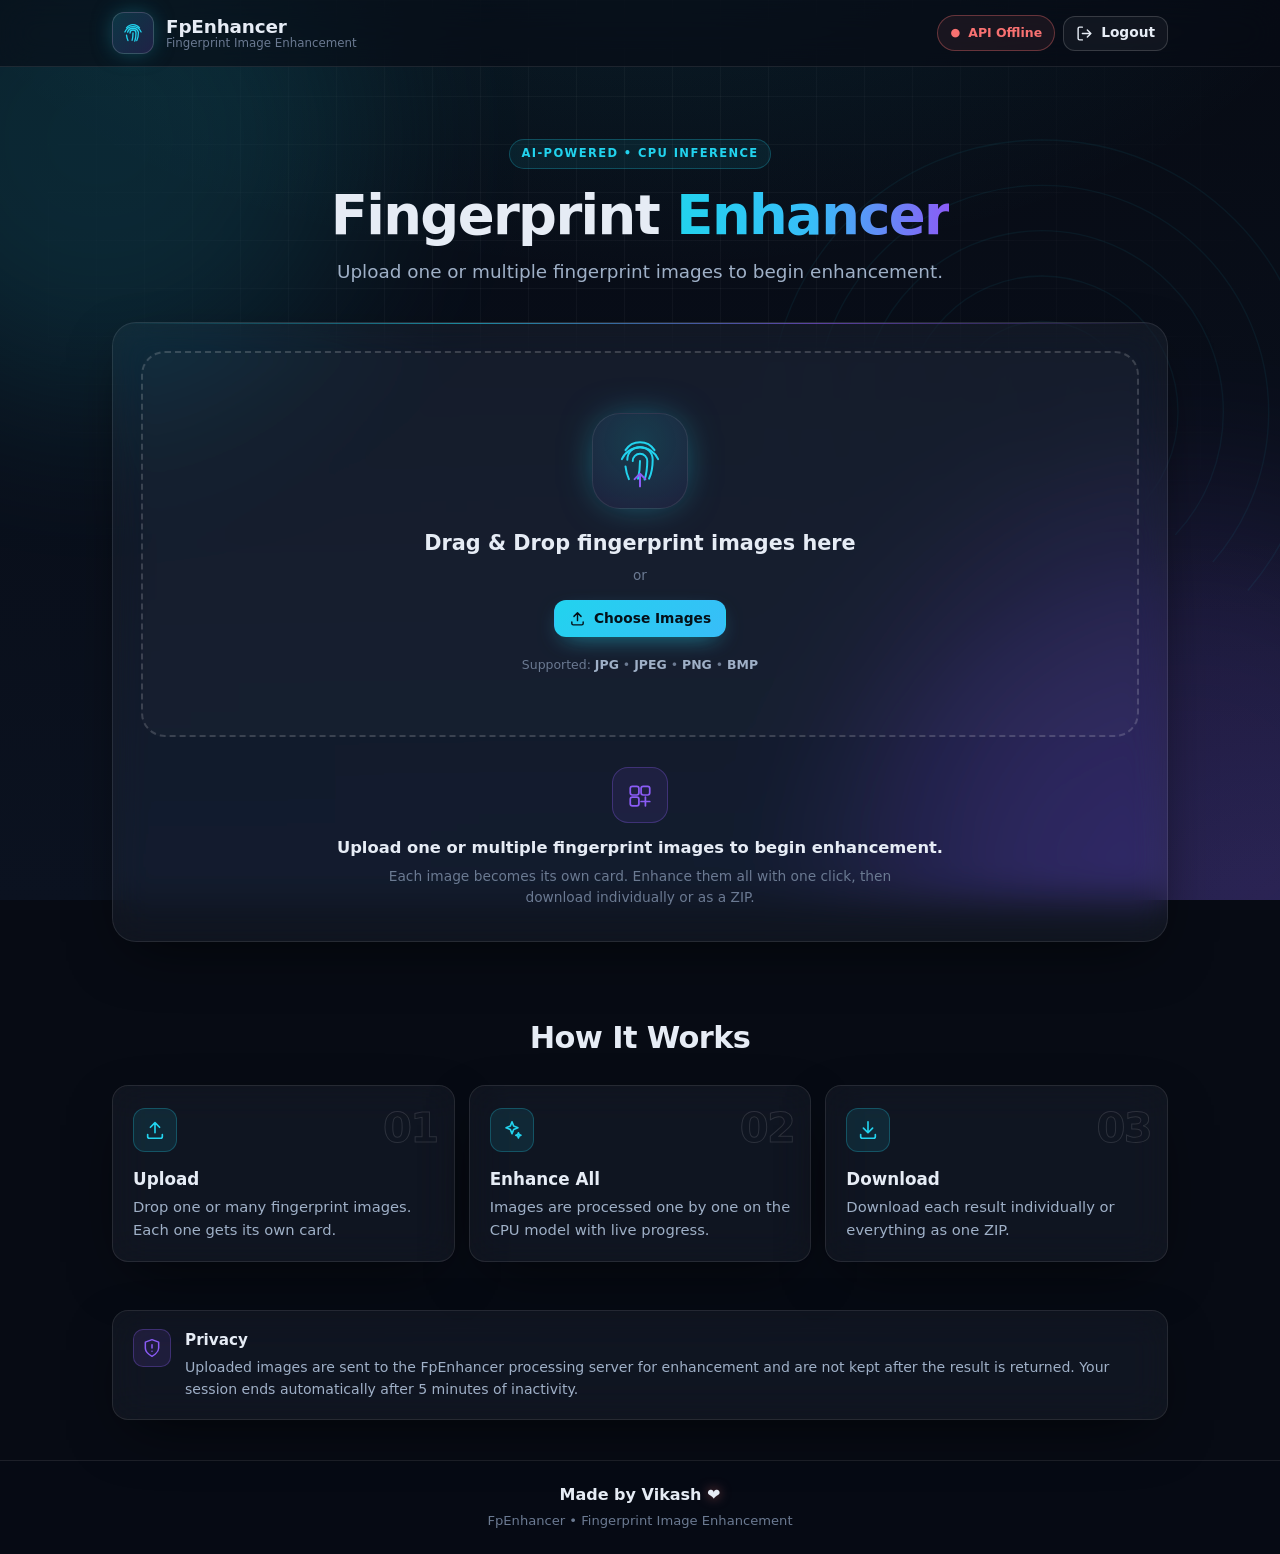
==== commit 55ef7dd0: "Add files via upload" ====
--- a/static/index.html
+++ b/static/index.html
@@ -4,7 +4,8 @@
   <meta charset="UTF-8" />
   <meta name="viewport" content="width=device-width, initial-scale=1.0, viewport-fit=cover" />
   <meta name="theme-color" content="#070b14" />
-  <meta name="description" content="FpEnhancer — AI fingerprint image enhancement. Upload a fingerprint image and enhance its clarity." />
+  <meta name="robots" content="noindex" />
+  <meta name="description" content="FpEnhancer — AI fingerprint image enhancement. Upload one or many fingerprint images and enhance their clarity." />
   <title>FpEnhancer • Fingerprint Image Enhancement</title>
   <link rel="icon" href="/static/favicon.svg" type="image/svg+xml" />
   <link rel="preconnect" href="https://fonts.googleapis.com" />
@@ -53,9 +54,15 @@
           <span class="brand__sub">Fingerprint Image Enhancement</span>
         </span>
       </a>
-      <div class="api-status api-status--checking" id="apiStatus" role="status" aria-live="polite">
-        <span class="api-status__dot" aria-hidden="true">●</span>
-        <span class="api-status__text" id="apiStatusText">Checking API…</span>
+      <div class="header__right">
+        <div class="api-status api-status--checking" id="apiStatus" role="status" aria-live="polite">
+          <span class="api-status__dot" aria-hidden="true">●</span>
+          <span class="api-status__text" id="apiStatusText">Checking API…</span>
+        </div>
+        <button type="button" class="btn btn--ghost btn--sm header__logout" id="logoutBtn" title="Sign out">
+          <svg viewBox="0 0 24 24" fill="none" stroke="currentColor" stroke-width="2" stroke-linecap="round" stroke-linejoin="round" aria-hidden="true"><path d="M9 21H5a2 2 0 0 1-2-2V5a2 2 0 0 1 2-2h4"/><path d="M16 17l5-5-5-5M21 12H9"/></svg>
+          <span class="header__logout-text">Logout</span>
+        </button>
       </div>
     </div>
   </header>
@@ -64,192 +71,87 @@
     <!-- Hero -->
     <section class="hero">
       <span class="hero__eyebrow">AI-Powered • CPU Inference</span>
-      <h1 class="hero__title">Enhance Your <span class="grad-text">Fingerprint</span></h1>
-      <p class="hero__desc">Upload a fingerprint image and enhance its clarity.</p>
+      <h1 class="hero__title">Fingerprint <span class="grad-text">Enhancer</span></h1>
+      <p class="hero__desc">Upload one or multiple fingerprint images to begin enhancement.</p>
     </section>
 
     <!-- Workspace card -->
     <section class="glass card workspace" id="workspace">
 
-      <!-- STATE: upload -->
-      <div class="state state--active" id="stateUpload">
-        <div class="dropzone" id="dropzone" tabindex="0" role="button" aria-label="Drop fingerprint image here or choose an image">
-          <div class="dropzone__ring" aria-hidden="true"></div>
-          <div class="dropzone__icon" aria-hidden="true">
-            <svg viewBox="0 0 64 64" fill="none" stroke="currentColor" stroke-width="2.2" stroke-linecap="round" stroke-linejoin="round">
-              <path d="M16 20a19 19 0 0 1 32 0" />
-              <path d="M12 30a22 22 0 0 1 40 0" />
-              <path d="M18 30.5a14 14 0 0 1 28 0c0 8-1.5 15.5-4 21" />
-              <path d="M24 32a8 8 0 0 1 16 0c0 7.5-.8 14.5-3 20.5" />
-              <path d="M32 32c0 7-.7 13.5-2.2 19.5" />
-              <path d="M16 38c.5 5 1.8 9.6 3.8 14" />
-              <path class="dropzone__arrow" d="M32 60V46M26 52l6-6 6 6" />
-            </svg>
-          </div>
-          <p class="dropzone__title">Drop fingerprint image here</p>
-          <p class="dropzone__or">or</p>
-          <button type="button" class="btn btn--primary btn--sm" id="chooseBtn">
-            <svg viewBox="0 0 24 24" fill="none" stroke="currentColor" stroke-width="2" stroke-linecap="round" stroke-linejoin="round" aria-hidden="true"><path d="M4 17v2a2 2 0 0 0 2 2h12a2 2 0 0 0 2-2v-2"/><path d="M12 15V4M7 9l5-5 5 5"/></svg>
-            Choose Image
-          </button>
-          <p class="dropzone__formats">Supported: <span>JPG</span> • <span>JPEG</span> • <span>PNG</span> • <span>BMP</span></p>
-          <input type="file" id="fileInput" class="visually-hidden" accept="image/jpeg,image/png,image/bmp,.jpg,.jpeg,.png,.bmp" />
-        </div>
-        <p class="inline-error" id="uploadError" role="alert" hidden></p>
-      </div>
-
-      <!-- STATE: preview -->
-      <div class="state" id="statePreview">
-        <div class="preview">
-          <div class="preview__image-wrap">
-            <img id="previewImg" class="preview__img" alt="Original fingerprint preview" />
-            <span class="badge badge--outline preview__badge">ORIGINAL</span>
-          </div>
-          <div class="preview__meta">
-            <h3 class="preview__heading">Image Ready</h3>
-            <dl class="meta-list">
-              <div class="meta-list__row"><dt>Filename</dt><dd id="metaName">—</dd></div>
-              <div class="meta-list__row"><dt>File size</dt><dd id="metaSize">—</dd></div>
-              <div class="meta-list__row"><dt>Dimensions</dt><dd id="metaDims">—</dd></div>
-              <div class="meta-list__row"><dt>Type</dt><dd id="metaType">—</dd></div>
-            </dl>
-            <div class="preview__actions">
-              <button type="button" class="btn btn--ghost btn--sm" id="changeBtn">
-                <svg viewBox="0 0 24 24" fill="none" stroke="currentColor" stroke-width="2" stroke-linecap="round" stroke-linejoin="round" aria-hidden="true"><path d="M21 12a9 9 0 1 1-2.64-6.36"/><path d="M21 3v6h-6"/></svg>
-                Change Image
-              </button>
-              <button type="button" class="btn btn--danger-ghost btn--sm" id="removeBtn">
-                <svg viewBox="0 0 24 24" fill="none" stroke="currentColor" stroke-width="2" stroke-linecap="round" stroke-linejoin="round" aria-hidden="true"><path d="M3 6h18M8 6V4h8v2M19 6l-1 14H6L5 6"/></svg>
-                Remove
-              </button>
-            </div>
-            <button type="button" class="btn btn--primary btn--lg btn--glow" id="enhanceBtn">
-              <span class="btn__sparkle" aria-hidden="true">✨</span> Enhance Fingerprint
+      <!-- Bulk upload area -->
+      <div class="dropzone" id="dropzone" tabindex="0" role="button" aria-label="Drag and drop fingerprint images here or choose images">
+        <div class="dropzone__ring" aria-hidden="true"></div>
+        <div class="dropzone__icon" aria-hidden="true">
+          <svg viewBox="0 0 64 64" fill="none" stroke="currentColor" stroke-width="2.2" stroke-linecap="round" stroke-linejoin="round">
+            <path d="M16 20a19 19 0 0 1 32 0" />
+            <path d="M12 30a22 22 0 0 1 40 0" />
+            <path d="M18 30.5a14 14 0 0 1 28 0c0 8-1.5 15.5-4 21" />
+            <path d="M24 32a8 8 0 0 1 16 0c0 7.5-.8 14.5-3 20.5" />
+            <path d="M32 32c0 7-.7 13.5-2.2 19.5" />
+            <path d="M16 38c.5 5 1.8 9.6 3.8 14" />
+            <path class="dropzone__arrow" d="M32 60V46M26 52l6-6 6 6" />
+          </svg>
+        </div>
+        <p class="dropzone__title">Drag &amp; Drop fingerprint images here</p>
+        <p class="dropzone__or">or</p>
+        <button type="button" class="btn btn--primary btn--sm" id="chooseBtn">
+          <svg viewBox="0 0 24 24" fill="none" stroke="currentColor" stroke-width="2" stroke-linecap="round" stroke-linejoin="round" aria-hidden="true"><path d="M4 17v2a2 2 0 0 0 2 2h12a2 2 0 0 0 2-2v-2"/><path d="M12 15V4M7 9l5-5 5 5"/></svg>
+          Choose Images
+        </button>
+        <p class="dropzone__formats">Supported: <span>JPG</span> • <span>JPEG</span> • <span>PNG</span> • <span>BMP</span></p>
+        <input type="file" id="fileInput" class="visually-hidden" multiple accept="image/jpeg,image/png,image/bmp,.jpg,.jpeg,.png,.bmp" />
+      </div>
+      <div class="inline-error" id="uploadError" role="alert" hidden></div>
+
+      <!-- Empty state -->
+      <div class="empty" id="emptyState">
+        <div class="empty__icon" aria-hidden="true">
+          <svg viewBox="0 0 24 24" fill="none" stroke="currentColor" stroke-width="1.6" stroke-linecap="round" stroke-linejoin="round"><rect x="3" y="4" width="8" height="8" rx="2"/><rect x="13" y="4" width="8" height="8" rx="2"/><rect x="3" y="14" width="8" height="8" rx="2"/><path d="M17 14v8M13 18h8"/></svg>
+        </div>
+        <p class="empty__title">Upload one or multiple fingerprint images to begin enhancement.</p>
+        <p class="empty__desc">Each image becomes its own card. Enhance them all with one click, then download individually or as a ZIP.</p>
+      </div>
+
+      <!-- Batch toolbar -->
+      <div class="batch" id="batch" hidden>
+        <div class="batch__bar">
+          <div class="batch__summary">
+            <h2 class="batch__title">Uploaded Images <span class="batch__count" id="batchCount">0</span></h2>
+            <p class="batch__progress-text" id="progressText">0 / 0 completed</p>
+          </div>
+          <div class="batch__actions">
+            <button type="button" class="btn btn--primary btn--lg btn--glow" id="enhanceAllBtn">
+              <span class="btn__sparkle" aria-hidden="true">✨</span> Enhance All
             </button>
-            <p class="inline-error" id="previewError" role="alert" hidden></p>
-          </div>
-        </div>
-      </div>
-
-      <!-- STATE: processing -->
-      <div class="state" id="stateProcessing" aria-live="polite">
-        <div class="processing">
-          <div class="fp-loader" aria-hidden="true">
-            <svg viewBox="0 0 120 120" fill="none" stroke="currentColor" stroke-width="3" stroke-linecap="round" stroke-linejoin="round">
-              <path class="fp-loader__line" d="M30 40a35 35 0 0 1 60 0" />
-              <path class="fp-loader__line" d="M22 56a42 42 0 0 1 76 0" />
-              <path class="fp-loader__line" d="M34 57a26 26 0 0 1 52 0c0 14-2.6 27-7.4 38" />
-              <path class="fp-loader__line" d="M45 60a15 15 0 0 1 30 0c0 13-1.6 25-5.2 36" />
-              <path class="fp-loader__line" d="M60 60c0 12-1.3 23.5-4 34" />
-              <path class="fp-loader__line" d="M30 70c1 9 3.2 17.5 6.8 25" />
-            </svg>
-            <div class="fp-loader__scan"></div>
-            <div class="fp-loader__halo"></div>
-          </div>
-          <h3 class="processing__title">Enhancing fingerprint<span class="dots"><span>.</span><span>.</span><span>.</span></span></h3>
-          <p class="processing__sub">Processing on CPU...</p>
-          <p class="processing__hint">This may take a moment depending on image size.</p>
-        </div>
-      </div>
-
-      <!-- STATE: result -->
-      <div class="state" id="stateResult">
-        <div class="result">
-          <div class="result__header">
-            <h3 class="result__title"><span class="check" aria-hidden="true">✓</span> Enhancement Complete</h3>
-            <div class="seg" role="tablist" aria-label="Result view">
-              <button type="button" class="seg__btn seg__btn--active" data-view="side" role="tab" aria-selected="true">Side by Side</button>
-              <button type="button" class="seg__btn" data-view="compare" role="tab" aria-selected="false">Before / After</button>
-            </div>
-          </div>
-
-          <!-- Side-by-side view -->
-          <div class="result__view result__view--active" id="viewSide">
-            <figure class="img-card">
-              <figcaption class="img-card__label">ORIGINAL</figcaption>
-              <div class="img-card__frame">
-                <img id="resultOriginal" alt="Original fingerprint" />
-                <div class="img-card__tools">
-                  <button type="button" class="tool-btn" data-zoom="original" title="Zoom" aria-label="Zoom original">
-                    <svg viewBox="0 0 24 24" fill="none" stroke="currentColor" stroke-width="2" stroke-linecap="round" stroke-linejoin="round"><circle cx="11" cy="11" r="7"/><path d="M21 21l-4.3-4.3M11 8v6M8 11h6"/></svg>
-                  </button>
-                  <button type="button" class="tool-btn" data-full="original" title="Fullscreen" aria-label="Fullscreen original">
-                    <svg viewBox="0 0 24 24" fill="none" stroke="currentColor" stroke-width="2" stroke-linecap="round" stroke-linejoin="round"><path d="M8 3H5a2 2 0 0 0-2 2v3M16 3h3a2 2 0 0 1 2 2v3M8 21H5a2 2 0 0 1-2-2v-3M16 21h3a2 2 0 0 0 2-2v-3"/></svg>
-                  </button>
-                </div>
-              </div>
-            </figure>
-            <div class="result__arrow" aria-hidden="true">
-              <svg viewBox="0 0 24 24" fill="none" stroke="currentColor" stroke-width="2" stroke-linecap="round" stroke-linejoin="round"><path d="M5 12h14M13 6l6 6-6 6"/></svg>
-            </div>
-            <figure class="img-card img-card--enhanced">
-              <figcaption class="img-card__label img-card__label--accent">ENHANCED</figcaption>
-              <div class="img-card__frame">
-                <img id="resultEnhanced" alt="Enhanced fingerprint" />
-                <div class="img-card__tools">
-                  <button type="button" class="tool-btn" data-zoom="enhanced" title="Zoom" aria-label="Zoom enhanced">
-                    <svg viewBox="0 0 24 24" fill="none" stroke="currentColor" stroke-width="2" stroke-linecap="round" stroke-linejoin="round"><circle cx="11" cy="11" r="7"/><path d="M21 21l-4.3-4.3M11 8v6M8 11h6"/></svg>
-                  </button>
-                  <button type="button" class="tool-btn" data-full="enhanced" title="Fullscreen" aria-label="Fullscreen enhanced">
-                    <svg viewBox="0 0 24 24" fill="none" stroke="currentColor" stroke-width="2" stroke-linecap="round" stroke-linejoin="round"><path d="M8 3H5a2 2 0 0 0-2 2v3M16 3h3a2 2 0 0 1 2 2v3M8 21H5a2 2 0 0 1-2-2v-3M16 21h3a2 2 0 0 0 2-2v-3"/></svg>
-                  </button>
-                </div>
-              </div>
-            </figure>
-          </div>
-
-          <!-- Before/After slider view -->
-          <div class="result__view" id="viewCompare">
-            <div class="compare" id="compare">
-              <img class="compare__img compare__img--after" id="compareAfter" alt="Enhanced fingerprint" draggable="false" />
-              <div class="compare__before-wrap" id="compareBeforeWrap">
-                <img class="compare__img compare__img--before" id="compareBefore" alt="Original fingerprint" draggable="false" />
-              </div>
-              <div class="compare__handle" id="compareHandle">
-                <div class="compare__knob" aria-hidden="true">
-                  <svg viewBox="0 0 24 24" fill="none" stroke="currentColor" stroke-width="2.2" stroke-linecap="round" stroke-linejoin="round"><path d="M9 6l-5 6 5 6M15 6l5 6-5 6"/></svg>
-                </div>
-              </div>
-              <span class="compare__tag compare__tag--left">ORIGINAL</span>
-              <span class="compare__tag compare__tag--right">ENHANCED</span>
-              <input type="range" class="compare__range" id="compareRange" min="0" max="100" value="50" aria-label="Before/After slider" />
-            </div>
-            <p class="compare__hint">Drag the handle to compare.</p>
-          </div>
-
-          <div class="result__meta" id="resultMeta"></div>
-
-          <div class="result__actions">
-            <a class="btn btn--primary btn--lg btn--glow" id="downloadEnhanced" download="enhanced_fingerprint.png" href="#">⬇ Download Enhanced</a>
-            <a class="btn btn--ghost" id="downloadOriginal" download href="#">
-              <svg viewBox="0 0 24 24" fill="none" stroke="currentColor" stroke-width="2" stroke-linecap="round" stroke-linejoin="round" aria-hidden="true"><path d="M12 3v12M7 10l5 5 5-5M4 17v2a2 2 0 0 0 2 2h12a2 2 0 0 0 2-2v-2"/></svg>
-              Download Original
-            </a>
-            <button type="button" class="btn btn--ghost" id="anotherBtn">
+            <button type="button" class="btn btn--ghost" id="downloadZipBtn" disabled>
+              <svg viewBox="0 0 24 24" fill="none" stroke="currentColor" stroke-width="2" stroke-linecap="round" stroke-linejoin="round" aria-hidden="true"><path d="M21 8v13H3V8M1 3h22v5H1zM10 12h4"/></svg>
+              Download All as ZIP
+            </button>
+            <button type="button" class="btn btn--ghost" id="addMoreBtn">
               <svg viewBox="0 0 24 24" fill="none" stroke="currentColor" stroke-width="2" stroke-linecap="round" stroke-linejoin="round" aria-hidden="true"><path d="M12 5v14M5 12h14"/></svg>
-              Enhance Another Image
+              Add Images
             </button>
-          </div>
-        </div>
-      </div>
-
-      <!-- STATE: error -->
-      <div class="state" id="stateError" role="alert">
-        <div class="error">
-          <div class="error__icon" aria-hidden="true">
-            <svg viewBox="0 0 24 24" fill="none" stroke="currentColor" stroke-width="2" stroke-linecap="round" stroke-linejoin="round"><path d="M10.3 3.9 1.8 18a2 2 0 0 0 1.7 3h17a2 2 0 0 0 1.7-3L13.7 3.9a2 2 0 0 0-3.4 0z"/><path d="M12 9v4M12 17h.01"/></svg>
-          </div>
-          <h3 class="error__title">Enhancement Failed</h3>
-          <p class="error__desc">Something went wrong while processing the fingerprint.</p>
-          <p class="error__detail" id="errorDetail"></p>
-          <div class="error__actions">
-            <button type="button" class="btn btn--primary" id="retryBtn">
-              <svg viewBox="0 0 24 24" fill="none" stroke="currentColor" stroke-width="2" stroke-linecap="round" stroke-linejoin="round" aria-hidden="true"><path d="M21 12a9 9 0 1 1-2.64-6.36"/><path d="M21 3v6h-6"/></svg>
-              Try Again
+            <button type="button" class="btn btn--danger-ghost" id="clearAllBtn">
+              <svg viewBox="0 0 24 24" fill="none" stroke="currentColor" stroke-width="2" stroke-linecap="round" stroke-linejoin="round" aria-hidden="true"><path d="M3 6h18M8 6V4h8v2M19 6l-1 14H6L5 6"/></svg>
+              Clear All
             </button>
-            <button type="button" class="btn btn--ghost" id="errorNewBtn">Choose Different Image</button>
-          </div>
-        </div>
+          </div>
+        </div>
+
+        <div class="progress" id="progress" aria-live="polite">
+          <div class="progress__track"><div class="progress__fill" id="progressFill" style="width:0%"></div></div>
+          <div class="progress__stats" id="progressStats">
+            <span class="pill pill--pending"><i></i><b id="statPending">0</b> Pending</span>
+            <span class="pill pill--processing"><i></i><b id="statProcessing">0</b> Processing</span>
+            <span class="pill pill--done"><i></i><b id="statDone">0</b> Completed</span>
+            <span class="pill pill--failed"><i></i><b id="statFailed">0</b> Failed</span>
+          </div>
+        </div>
+
+        <p class="batch__note" id="batchNote" hidden></p>
+
+        <!-- Cards -->
+        <div class="cards" id="cards"></div>
       </div>
     </section>
 
@@ -263,15 +165,15 @@
             <svg viewBox="0 0 24 24" fill="none" stroke="currentColor" stroke-width="1.8" stroke-linecap="round" stroke-linejoin="round"><path d="M4 17v2a2 2 0 0 0 2 2h12a2 2 0 0 0 2-2v-2"/><path d="M12 15V4M7 9l5-5 5 5"/></svg>
           </div>
           <h3 class="step__title">Upload</h3>
-          <p class="step__desc">Choose a fingerprint image.</p>
+          <p class="step__desc">Drop one or many fingerprint images. Each one gets its own card.</p>
         </article>
         <article class="glass step">
           <span class="step__num">02</span>
           <div class="step__icon" aria-hidden="true">
             <svg viewBox="0 0 24 24" fill="none" stroke="currentColor" stroke-width="1.8" stroke-linecap="round" stroke-linejoin="round"><path d="M12 3l1.8 4.6L18.5 9.5l-4.7 1.9L12 16l-1.8-4.6L5.5 9.5l4.7-1.9z"/><path d="M19 15l.8 2 2 .8-2 .8-.8 2-.8-2-2-.8 2-.8z"/></svg>
           </div>
-          <h3 class="step__title">Enhance</h3>
-          <p class="step__desc">FpEnhancer processes the image.</p>
+          <h3 class="step__title">Enhance All</h3>
+          <p class="step__desc">Images are processed one by one on the CPU model with live progress.</p>
         </article>
         <article class="glass step">
           <span class="step__num">03</span>
@@ -279,7 +181,7 @@
             <svg viewBox="0 0 24 24" fill="none" stroke="currentColor" stroke-width="1.8" stroke-linecap="round" stroke-linejoin="round"><path d="M12 3v12M7 10l5 5 5-5M4 17v2a2 2 0 0 0 2 2h12a2 2 0 0 0 2-2v-2"/></svg>
           </div>
           <h3 class="step__title">Download</h3>
-          <p class="step__desc">Download the enhanced result.</p>
+          <p class="step__desc">Download each result individually or everything as one ZIP.</p>
         </article>
       </div>
     </section>
@@ -291,17 +193,124 @@
       </div>
       <div>
         <h3 class="privacy__title">Privacy</h3>
-        <p class="privacy__text">Your uploaded image is sent to the FpEnhancer processing server for enhancement.</p>
+        <p class="privacy__text">Uploaded images are sent to the FpEnhancer processing server for enhancement and are not kept after the result is returned. Your session ends automatically after 5 minutes of inactivity.</p>
       </div>
     </section>
   </main>
 
   <footer class="footer">
     <div class="container footer__inner">
-      <p class="footer__made">Made with <span class="heart" aria-label="love">❤️</span> By Vikash</p>
+      <p class="footer__made">Made by Vikash <span class="heart" aria-label="love">❤️</span></p>
       <p class="footer__tag">FpEnhancer • Fingerprint Image Enhancement</p>
     </div>
   </footer>
+
+  <!-- Card template -->
+  <template id="cardTemplate">
+    <article class="fp-card" data-status="pending">
+      <header class="fp-card__head">
+        <div class="fp-card__name-wrap">
+          <p class="fp-card__name" title=""></p>
+          <p class="fp-card__meta"></p>
+        </div>
+        <span class="status status--pending"><i class="status__dot"></i><span class="status__text">Pending</span></span>
+      </header>
+      <div class="fp-card__body">
+        <figure class="fp-card__fig">
+          <figcaption class="img-card__label">ORIGINAL</figcaption>
+          <div class="fp-card__frame fp-card__frame--orig">
+            <img class="fp-card__img fp-card__img--orig" alt="Original fingerprint" loading="lazy" />
+          </div>
+        </figure>
+        <div class="fp-card__arrow" aria-hidden="true">
+          <svg viewBox="0 0 24 24" fill="none" stroke="currentColor" stroke-width="2" stroke-linecap="round" stroke-linejoin="round"><path d="M5 12h14M13 6l6 6-6 6"/></svg>
+        </div>
+        <figure class="fp-card__fig">
+          <figcaption class="img-card__label img-card__label--accent">ENHANCED</figcaption>
+          <div class="fp-card__frame fp-card__frame--enh">
+            <img class="fp-card__img fp-card__img--enh" alt="Enhanced fingerprint" hidden />
+            <div class="fp-card__placeholder fp-card__placeholder--pending">
+              <svg viewBox="0 0 24 24" fill="none" stroke="currentColor" stroke-width="1.6" stroke-linecap="round" stroke-linejoin="round" aria-hidden="true"><circle cx="12" cy="12" r="9"/><path d="M12 7v5l3 2"/></svg>
+              <span>Waiting</span>
+            </div>
+            <div class="fp-card__placeholder fp-card__placeholder--processing" hidden>
+              <div class="mini-loader" aria-hidden="true">
+                <svg viewBox="0 0 120 120" fill="none" stroke="currentColor" stroke-width="3" stroke-linecap="round" stroke-linejoin="round">
+                  <path class="fp-loader__line" d="M30 40a35 35 0 0 1 60 0" />
+                  <path class="fp-loader__line" d="M22 56a42 42 0 0 1 76 0" />
+                  <path class="fp-loader__line" d="M34 57a26 26 0 0 1 52 0c0 14-2.6 27-7.4 38" />
+                  <path class="fp-loader__line" d="M45 60a15 15 0 0 1 30 0c0 13-1.6 25-5.2 36" />
+                  <path class="fp-loader__line" d="M60 60c0 12-1.3 23.5-4 34" />
+                  <path class="fp-loader__line" d="M30 70c1 9 3.2 17.5 6.8 25" />
+                </svg>
+                <div class="fp-loader__scan"></div>
+              </div>
+              <span>Processing<span class="dots"><span>.</span><span>.</span><span>.</span></span></span>
+            </div>
+            <div class="fp-card__placeholder fp-card__placeholder--failed" hidden>
+              <svg viewBox="0 0 24 24" fill="none" stroke="currentColor" stroke-width="1.8" stroke-linecap="round" stroke-linejoin="round" aria-hidden="true"><path d="M10.3 3.9 1.8 18a2 2 0 0 0 1.7 3h17a2 2 0 0 0 1.7-3L13.7 3.9a2 2 0 0 0-3.4 0z"/><path d="M12 9v4M12 17h.01"/></svg>
+              <span>Failed</span>
+            </div>
+          </div>
+        </figure>
+      </div>
+      <p class="fp-card__error" role="alert" hidden></p>
+      <footer class="fp-card__actions">
+        <button type="button" class="btn btn--primary btn--sm fp-card__download" data-action="download" hidden>
+          <svg viewBox="0 0 24 24" fill="none" stroke="currentColor" stroke-width="2" stroke-linecap="round" stroke-linejoin="round" aria-hidden="true"><path d="M12 3v12M7 10l5 5 5-5M4 17v2a2 2 0 0 0 2 2h12a2 2 0 0 0 2-2v-2"/></svg>
+          Download
+        </button>
+        <button type="button" class="btn btn--ghost btn--sm" data-action="compare" hidden>
+          <svg viewBox="0 0 24 24" fill="none" stroke="currentColor" stroke-width="2" stroke-linecap="round" stroke-linejoin="round" aria-hidden="true"><path d="M12 3v18M3 7h6M3 12h6M3 17h6M15 7h6M15 12h6M15 17h6"/></svg>
+          Before / After
+        </button>
+        <button type="button" class="btn btn--ghost btn--sm" data-action="enhance">
+          <span aria-hidden="true">✨</span> Enhance
+        </button>
+        <button type="button" class="btn btn--primary btn--sm" data-action="retry" hidden>
+          <svg viewBox="0 0 24 24" fill="none" stroke="currentColor" stroke-width="2" stroke-linecap="round" stroke-linejoin="round" aria-hidden="true"><path d="M21 12a9 9 0 1 1-2.64-6.36"/><path d="M21 3v6h-6"/></svg>
+          Retry
+        </button>
+        <button type="button" class="btn btn--danger-ghost btn--sm" data-action="remove">
+          <svg viewBox="0 0 24 24" fill="none" stroke="currentColor" stroke-width="2" stroke-linecap="round" stroke-linejoin="round" aria-hidden="true"><path d="M3 6h18M8 6V4h8v2M19 6l-1 14H6L5 6"/></svg>
+          Remove
+        </button>
+      </footer>
+    </article>
+  </template>
+
+  <!-- Before/After compare modal -->
+  <div class="modal" id="compareModal" aria-hidden="true" role="dialog" aria-modal="true" aria-label="Before and after comparison">
+    <div class="modal__panel glass">
+      <div class="modal__bar">
+        <span class="modal__title" id="compareTitle">Before / After</span>
+        <div class="lightbox__tools">
+          <button type="button" class="tool-btn tool-btn--lg" id="compareZoomOrig" title="Zoom original" aria-label="Zoom original">
+            <svg viewBox="0 0 24 24" fill="none" stroke="currentColor" stroke-width="2" stroke-linecap="round" stroke-linejoin="round"><circle cx="11" cy="11" r="7"/><path d="M21 21l-4.3-4.3M11 8v6M8 11h6"/></svg>
+          </button>
+          <button type="button" class="tool-btn tool-btn--lg" id="compareZoomEnh" title="Zoom enhanced" aria-label="Zoom enhanced">
+            <svg viewBox="0 0 24 24" fill="none" stroke="currentColor" stroke-width="2" stroke-linecap="round" stroke-linejoin="round"><circle cx="11" cy="11" r="7"/><path d="M21 21l-4.3-4.3M8 11h6"/></svg>
+          </button>
+          <button type="button" class="tool-btn tool-btn--lg" id="compareClose" title="Close" aria-label="Close comparison">✕</button>
+        </div>
+      </div>
+      <div class="compare" id="compare">
+        <img class="compare__img compare__img--after" id="compareAfter" alt="Enhanced fingerprint" draggable="false" />
+        <div class="compare__before-wrap" id="compareBeforeWrap">
+          <img class="compare__img compare__img--before" id="compareBefore" alt="Original fingerprint" draggable="false" />
+        </div>
+        <div class="compare__handle" id="compareHandle">
+          <div class="compare__knob" aria-hidden="true">
+            <svg viewBox="0 0 24 24" fill="none" stroke="currentColor" stroke-width="2.2" stroke-linecap="round" stroke-linejoin="round"><path d="M9 6l-5 6 5 6M15 6l5 6-5 6"/></svg>
+          </div>
+        </div>
+        <span class="compare__tag compare__tag--left">ORIGINAL</span>
+        <span class="compare__tag compare__tag--right">ENHANCED</span>
+        <input type="range" class="compare__range" id="compareRange" min="0" max="100" value="50" aria-label="Before/After slider" />
+      </div>
+      <p class="compare__hint">Drag the handle to compare.</p>
+    </div>
+  </div>
 
   <!-- Lightbox / Fullscreen viewer -->
   <div class="lightbox" id="lightbox" aria-hidden="true" role="dialog" aria-modal="true" aria-label="Image viewer">
@@ -324,6 +333,24 @@
     <p class="lightbox__hint">Scroll / pinch to zoom • Drag to pan • Esc to close</p>
   </div>
 
+  <!-- Idle session warning -->
+  <div class="idle" id="idleModal" aria-hidden="true" role="alertdialog" aria-modal="true" aria-labelledby="idleTitle" aria-describedby="idleDesc">
+    <div class="idle__panel glass">
+      <div class="idle__icon" aria-hidden="true">
+        <svg viewBox="0 0 24 24" fill="none" stroke="currentColor" stroke-width="1.8" stroke-linecap="round" stroke-linejoin="round"><circle cx="12" cy="13" r="8"/><path d="M12 9v4l2.5 2.5M9 2h6M12 2v3"/></svg>
+      </div>
+      <h2 class="idle__title" id="idleTitle">Session expiring</h2>
+      <p class="idle__desc" id="idleDesc">Your session will expire in <b id="idleSeconds">30</b> seconds due to inactivity.</p>
+      <div class="idle__actions">
+        <button type="button" class="btn btn--primary btn--lg btn--glow" id="stayBtn">Stay Logged In</button>
+        <button type="button" class="btn btn--ghost" id="idleLogoutBtn">Logout now</button>
+      </div>
+    </div>
+  </div>
+
+  <div class="toast" id="toast" role="status" aria-live="polite" hidden></div>
+
+  <script src="/static/vendor/jszip.min.js" defer></script>
   <script src="/static/app.js" defer></script>
 </body>
 </html>
--- a/static/style.css
+++ b/static/style.css
@@ -454,7 +454,7 @@
 .footer { border-top: 1px solid var(--border); background: rgba(7,11,20,.5); }
 .footer__inner { padding-top: 22px; padding-bottom: calc(22px + env(safe-area-inset-bottom)); text-align: center; }
 .footer__made { margin: 0 0 4px; font-weight: 600; }
-.heart { display: inline-block; animation: heartbeat 1.8s ease-in-out infinite; transform-origin: center; }
+.heart { display: inline-block; animation: heartbeat 1.4s ease-in-out infinite; transform-origin: center; filter: drop-shadow(0 0 6px rgba(248,113,113,.55)); }
 @keyframes heartbeat {
   0%, 100% { transform: scale(1); }
   14% { transform: scale(1.18); }
@@ -487,6 +487,235 @@
 }
 .lightbox__hint { margin: 0; padding: 10px; text-align: center; color: var(--text-3); font-size: .78rem; border-top: 1px solid var(--border); }
 
+/* ============================================================
+   BULK WORKFLOW ADDITIONS
+   ============================================================ */
+
+/* ---------- Header right ---------- */
+.header__right { display: flex; align-items: center; gap: 8px; flex: 0 0 auto; }
+.header__logout { padding: 8px 12px; }
+@media (max-width: 480px) {
+  .brand__sub { display: none; }
+  .header__logout-text { display: none; }
+  .header__logout { padding: 8px 10px; }
+  .api-status__text { font-size: .72rem; }
+}
+
+/* ---------- Empty state ---------- */
+.empty { text-align: center; padding: clamp(18px, 4vw, 30px) 12px 4px; animation: fadeUp .45s var(--ease); }
+.empty__icon {
+  width: 56px; height: 56px; margin: 0 auto 12px; display: grid; place-items: center; border-radius: 16px;
+  color: var(--accent-2); background: rgba(139,92,246,.1); border: 1px solid rgba(139,92,246,.3);
+}
+.empty__icon svg { width: 26px; height: 26px; }
+.empty__title { margin: 0 0 6px; font-weight: 700; font-size: 1.02rem; }
+.empty__desc { margin: 0; color: var(--text-3); font-size: .86rem; max-width: 520px; margin-inline: auto; }
+
+/* ---------- Batch toolbar ---------- */
+.batch { margin-top: 22px; animation: fadeUp .45s var(--ease); }
+.batch__bar { display: flex; flex-wrap: wrap; align-items: center; justify-content: space-between; gap: 14px; }
+.batch__summary { min-width: 0; }
+.batch__title { margin: 0; font-size: 1.15rem; font-weight: 700; display: flex; align-items: center; gap: 10px; }
+.batch__count {
+  display: inline-grid; place-items: center; min-width: 26px; height: 26px; padding: 0 8px; border-radius: 999px;
+  font-size: .78rem; font-weight: 700; color: var(--accent); background: rgba(34,211,238,.1); border: 1px solid rgba(34,211,238,.3);
+}
+.batch__progress-text { margin: 4px 0 0; color: var(--text-2); font-size: .9rem; font-variant-numeric: tabular-nums; font-weight: 600; }
+.batch__actions { display: flex; flex-wrap: wrap; gap: 10px; }
+.batch__note { margin: 12px 0 0; padding: 10px 14px; border-radius: var(--radius-sm); font-size: .84rem; color: var(--text-2); background: var(--surface); border: 1px solid var(--border); }
+@media (max-width: 640px) {
+  .batch__actions { width: 100%; display: grid; grid-template-columns: 1fr 1fr; }
+  .batch__actions .btn { width: 100%; }
+  .batch__actions #enhanceAllBtn { grid-column: 1 / -1; }
+}
+
+/* ---------- Progress ---------- */
+.progress { margin-top: 16px; }
+.progress__track { height: 10px; border-radius: 999px; background: rgba(255,255,255,.06); border: 1px solid var(--border); overflow: hidden; }
+.progress__fill {
+  height: 100%; border-radius: inherit; width: 0;
+  background: linear-gradient(90deg, var(--accent), var(--accent-3), var(--accent-2));
+  background-size: 200% 100%; animation: shimmer 2.4s linear infinite;
+  box-shadow: 0 0 16px rgba(34,211,238,.6); transition: width .5s var(--ease);
+}
+.progress__fill--partial { background: linear-gradient(90deg, var(--accent), var(--warn)); }
+@keyframes shimmer { to { background-position: -200% 0; } }
+.progress__stats { display: flex; flex-wrap: wrap; gap: 8px; margin-top: 10px; }
+.pill {
+  display: inline-flex; align-items: center; gap: 7px; padding: 5px 11px; border-radius: 999px;
+  font-size: .76rem; color: var(--text-2); background: var(--surface); border: 1px solid var(--border); font-variant-numeric: tabular-nums;
+}
+.pill b { color: var(--text); }
+.pill i { width: 8px; height: 8px; border-radius: 50%; display: inline-block; }
+.pill--pending i { background: var(--text-3); }
+.pill--processing i { background: var(--warn); animation: blink 1s infinite; }
+.pill--done i { background: var(--success); }
+.pill--failed i { background: var(--danger); }
+
+/* ---------- Cards grid ---------- */
+.cards { display: grid; grid-template-columns: 1fr; gap: 14px; margin-top: 18px; }
+@media (min-width: 720px) { .cards { grid-template-columns: repeat(2, minmax(0, 1fr)); } }
+@media (min-width: 1080px) { .cards { grid-template-columns: repeat(3, minmax(0, 1fr)); } }
+
+.fp-card {
+  display: flex; flex-direction: column; gap: 12px; padding: 14px; border-radius: var(--radius);
+  background: rgba(255,255,255,.03); border: 1px solid var(--border);
+  transition: border-color .3s, box-shadow .3s, transform .25s var(--ease), opacity .22s;
+  animation: fadeUp .4s var(--ease); min-width: 0;
+}
+.fp-card[data-status="processing"] { border-color: rgba(251,191,36,.45); box-shadow: 0 0 34px -14px rgba(251,191,36,.6); }
+.fp-card[data-status="done"] { border-color: rgba(52,211,153,.35); }
+.fp-card[data-status="failed"] { border-color: rgba(248,113,113,.4); }
+.fp-card--leaving { opacity: 0; transform: scale(.96); }
+.fp-card__head { display: flex; align-items: flex-start; justify-content: space-between; gap: 10px; }
+.fp-card__name-wrap { min-width: 0; flex: 1; }
+.fp-card__name { margin: 0; font-weight: 700; font-size: .92rem; overflow: hidden; text-overflow: ellipsis; white-space: nowrap; }
+.fp-card__meta { margin: 2px 0 0; color: var(--text-3); font-size: .74rem; overflow: hidden; text-overflow: ellipsis; white-space: nowrap; }
+
+.status {
+  flex: 0 0 auto; display: inline-flex; align-items: center; gap: 6px; padding: 4px 10px; border-radius: 999px;
+  font-size: .7rem; font-weight: 700; letter-spacing: .04em; white-space: nowrap;
+  background: var(--surface); border: 1px solid var(--border); color: var(--text-2);
+}
+.status__dot { width: 7px; height: 7px; border-radius: 50%; background: currentColor; }
+.status--pending { color: var(--text-2); }
+.status--processing { color: var(--warn); border-color: rgba(251,191,36,.4); background: rgba(251,191,36,.08); }
+.status--processing .status__dot { animation: blink 1s infinite; }
+.status--done { color: var(--success); border-color: rgba(52,211,153,.4); background: rgba(52,211,153,.08); }
+.status--failed { color: var(--danger); border-color: rgba(248,113,113,.4); background: rgba(248,113,113,.08); }
+
+.fp-card__body { display: grid; grid-template-columns: 1fr auto 1fr; gap: 8px; align-items: stretch; }
+.fp-card__fig { margin: 0; display: flex; flex-direction: column; gap: 6px; min-width: 0; }
+.fp-card__fig .img-card__label { font-size: .62rem; letter-spacing: .14em; }
+.fp-card__arrow { display: grid; place-items: center; color: var(--accent); padding-top: 14px; }
+.fp-card__arrow svg { width: 18px; height: 18px; }
+.fp-card[data-status="processing"] .fp-card__arrow svg { animation: nudge 1.2s ease-in-out infinite; }
+.fp-card__frame {
+  position: relative; aspect-ratio: 1 / 1; border-radius: 12px; overflow: hidden; background: #0a0f1a;
+  border: 1px solid var(--border-strong); display: grid; place-items: center;
+}
+.fp-card__frame--enh { border-color: rgba(34,211,238,.25); }
+.fp-card[data-status="done"] .fp-card__frame--enh { border-color: rgba(34,211,238,.5); box-shadow: 0 0 28px -12px rgba(34,211,238,.7); }
+.fp-card__img { width: 100%; height: 100%; object-fit: contain; cursor: zoom-in; }
+.fp-card__placeholder {
+  position: absolute; inset: 0; display: flex; flex-direction: column; align-items: center; justify-content: center; gap: 6px;
+  color: var(--text-3); font-size: .74rem; font-weight: 600; text-align: center; padding: 8px;
+}
+.fp-card__placeholder svg { width: 26px; height: 26px; }
+.fp-card__placeholder--processing { color: var(--warn); background: radial-gradient(circle, rgba(251,191,36,.08), transparent 70%); }
+.fp-card__placeholder--failed { color: var(--danger); }
+.mini-loader { position: relative; width: 64px; height: 64px; color: var(--accent); }
+.mini-loader svg { width: 100%; height: 100%; filter: drop-shadow(0 0 6px rgba(34,211,238,.6)); }
+.mini-loader .fp-loader__scan { left: 12%; right: 12%; height: 2px; }
+.fp-card__error {
+  margin: 0; padding: 8px 10px; border-radius: 8px; font-size: .78rem; line-height: 1.4;
+  color: #fecaca; background: rgba(248,113,113,.1); border: 1px solid rgba(248,113,113,.3);
+}
+.fp-card__actions { display: flex; flex-wrap: wrap; gap: 8px; margin-top: auto; }
+.fp-card__actions .btn { flex: 1 1 auto; padding: 9px 12px; font-size: .82rem; }
+.fp-card__actions .btn svg { width: 15px; height: 15px; }
+@media (max-width: 400px) {
+  .fp-card__body { grid-template-columns: 1fr 1fr; gap: 8px; }
+  .fp-card__arrow { display: none; }
+}
+
+/* Buttons: spinner */
+.spinner {
+  width: 15px; height: 15px; border-radius: 50%; display: inline-block;
+  border: 2px solid rgba(4,16,24,.35); border-top-color: currentColor; animation: spin .8s linear infinite;
+}
+.btn--ghost .spinner { border-color: rgba(255,255,255,.2); border-top-color: var(--accent); }
+
+/* ---------- Compare modal ---------- */
+.modal {
+  position: fixed; inset: 0; z-index: 90; display: flex; align-items: center; justify-content: center; padding: 16px;
+  background: rgba(3,6,12,.8); backdrop-filter: blur(8px); -webkit-backdrop-filter: blur(8px);
+  opacity: 0; visibility: hidden; transition: opacity .25s, visibility .25s;
+}
+.modal--open { opacity: 1; visibility: visible; }
+.modal__panel {
+  width: min(100%, 760px); max-height: 100%; overflow: auto; border-radius: var(--radius-lg); padding: 14px clamp(14px, 3vw, 22px) 18px;
+  transform: translateY(10px); transition: transform .3s var(--ease);
+}
+.modal--open .modal__panel { transform: none; }
+.modal__bar { display: flex; align-items: center; justify-content: space-between; gap: 12px; margin-bottom: 12px; }
+.modal__title { font-weight: 700; font-size: .9rem; overflow: hidden; text-overflow: ellipsis; white-space: nowrap; min-width: 0; }
+.modal .compare { max-height: min(70vh, 640px); margin: 0 auto; }
+
+/* ---------- Idle warning ---------- */
+.idle {
+  position: fixed; inset: 0; z-index: 200; display: flex; align-items: center; justify-content: center; padding: 16px;
+  background: rgba(3,6,12,.82); backdrop-filter: blur(10px); -webkit-backdrop-filter: blur(10px);
+  opacity: 0; visibility: hidden; transition: opacity .25s, visibility .25s;
+}
+.idle--open { opacity: 1; visibility: visible; }
+.idle__panel { width: min(100%, 440px); border-radius: var(--radius-lg); padding: clamp(22px, 5vw, 32px); text-align: center; transform: translateY(12px); transition: transform .3s var(--ease); }
+.idle--open .idle__panel { transform: none; }
+.idle__icon {
+  width: 72px; height: 72px; margin: 0 auto 16px; display: grid; place-items: center; border-radius: 22px;
+  color: var(--warn); background: rgba(251,191,36,.1); border: 1px solid rgba(251,191,36,.35);
+  box-shadow: 0 0 36px -12px rgba(251,191,36,.7); animation: halo 1.6s ease-in-out infinite;
+}
+.idle__icon svg { width: 36px; height: 36px; }
+.idle__title { margin: 0 0 8px; font-size: 1.3rem; font-weight: 800; }
+.idle__desc { margin: 0; color: var(--text-2); }
+.idle__desc b { color: var(--warn); font-variant-numeric: tabular-nums; }
+.idle__actions { display: flex; flex-direction: column; gap: 10px; margin-top: 22px; }
+.idle__actions .btn { width: 100%; }
+
+/* ---------- Toast ---------- */
+.toast {
+  position: fixed; left: 50%; bottom: calc(20px + env(safe-area-inset-bottom)); z-index: 300; transform: translate(-50%, 16px);
+  max-width: min(92vw, 460px); padding: 11px 16px; border-radius: 12px; font-size: .88rem; font-weight: 600;
+  color: var(--text); background: rgba(11,18,32,.95); border: 1px solid var(--border-strong); box-shadow: var(--shadow);
+  opacity: 0; transition: opacity .25s, transform .3s var(--ease); pointer-events: none;
+}
+.toast--show { opacity: 1; transform: translate(-50%, 0); }
+.toast--success { border-color: rgba(52,211,153,.5); }
+.toast--warn { border-color: rgba(251,191,36,.5); }
+.toast--error { border-color: rgba(248,113,113,.5); }
+
+/* ---------- Page-wide drag hint ---------- */
+body.is-dragging .dropzone { border-color: var(--accent); background: rgba(34,211,238,.06); }
+
+/* ---------- Auth (login) page ---------- */
+.auth-body { justify-content: center; }
+.auth { flex: 1; display: grid; place-items: center; padding: clamp(24px, 6vw, 64px) clamp(16px, 4vw, 32px); }
+.auth__card { width: min(100%, 440px); padding: clamp(22px, 5vw, 36px); }
+.auth__brand { display: flex; align-items: center; gap: 12px; margin-bottom: 22px; }
+.auth__brand p { margin: 0; line-height: 1.15; }
+.auth__brand .brand__name { display: block; }
+.auth__brand .brand__sub { display: block; }
+.auth__eyebrow { margin-bottom: 12px; }
+.auth__title { margin: 0 0 6px; font-size: clamp(1.5rem, 4.5vw, 1.9rem); font-weight: 800; letter-spacing: -0.02em; }
+.auth__desc { margin: 0 0 22px; color: var(--text-2); font-size: .93rem; }
+.auth__form { display: flex; flex-direction: column; gap: 14px; }
+.auth__form--shake { animation: shake .4s var(--ease); }
+.field { display: flex; flex-direction: column; gap: 6px; }
+.field__label { font-size: .78rem; font-weight: 600; color: var(--text-2); letter-spacing: .02em; }
+.field__control {
+  display: flex; align-items: center; gap: 10px; padding: 0 12px; border-radius: 12px;
+  background: rgba(255,255,255,.04); border: 1px solid var(--border-strong); transition: border-color .25s, box-shadow .25s;
+}
+.field__control:focus-within { border-color: rgba(34,211,238,.6); box-shadow: 0 0 0 3px rgba(34,211,238,.15); }
+.field__control > svg { width: 18px; height: 18px; color: var(--text-3); flex: 0 0 auto; }
+.field__control input {
+  flex: 1; min-width: 0; padding: 13px 0; border: 0; background: transparent; color: var(--text); outline: none; font-size: 1rem;
+}
+.field__control input::placeholder { color: var(--text-3); }
+.field__control input:-webkit-autofill { -webkit-text-fill-color: var(--text); transition: background-color 9999s ease-out; }
+.field__eye { display: grid; place-items: center; width: 32px; height: 32px; border-radius: 8px; border: 0; background: transparent; color: var(--text-3); }
+.field__eye:hover { color: var(--accent); background: rgba(34,211,238,.1); }
+.field__eye svg { width: 18px; height: 18px; }
+.auth__submit { width: 100%; margin-top: 4px; }
+.auth__spinner {
+  width: 16px; height: 16px; border-radius: 50%; display: inline-block; margin-left: 6px;
+  border: 2px solid rgba(4,16,24,.35); border-top-color: #041018; animation: spin .8s linear infinite;
+}
+.auth__notice { margin: 0; padding: 10px 14px; border-radius: var(--radius-sm); font-size: .86rem; color: #fde68a; background: rgba(251,191,36,.08); border: 1px solid rgba(251,191,36,.3); }
+.auth__hint { display: flex; align-items: center; justify-content: center; gap: 8px; margin: 20px 0 0; color: var(--text-3); font-size: .78rem; text-align: center; }
+.auth__hint svg { width: 15px; height: 15px; flex: 0 0 auto; }
+
 /* ---------- Motion preferences ---------- */
 @media (prefers-reduced-motion: reduce) {
   *, *::before, *::after { animation-duration: .001ms !important; animation-iteration-count: 1 !important; transition-duration: .001ms !important; }
